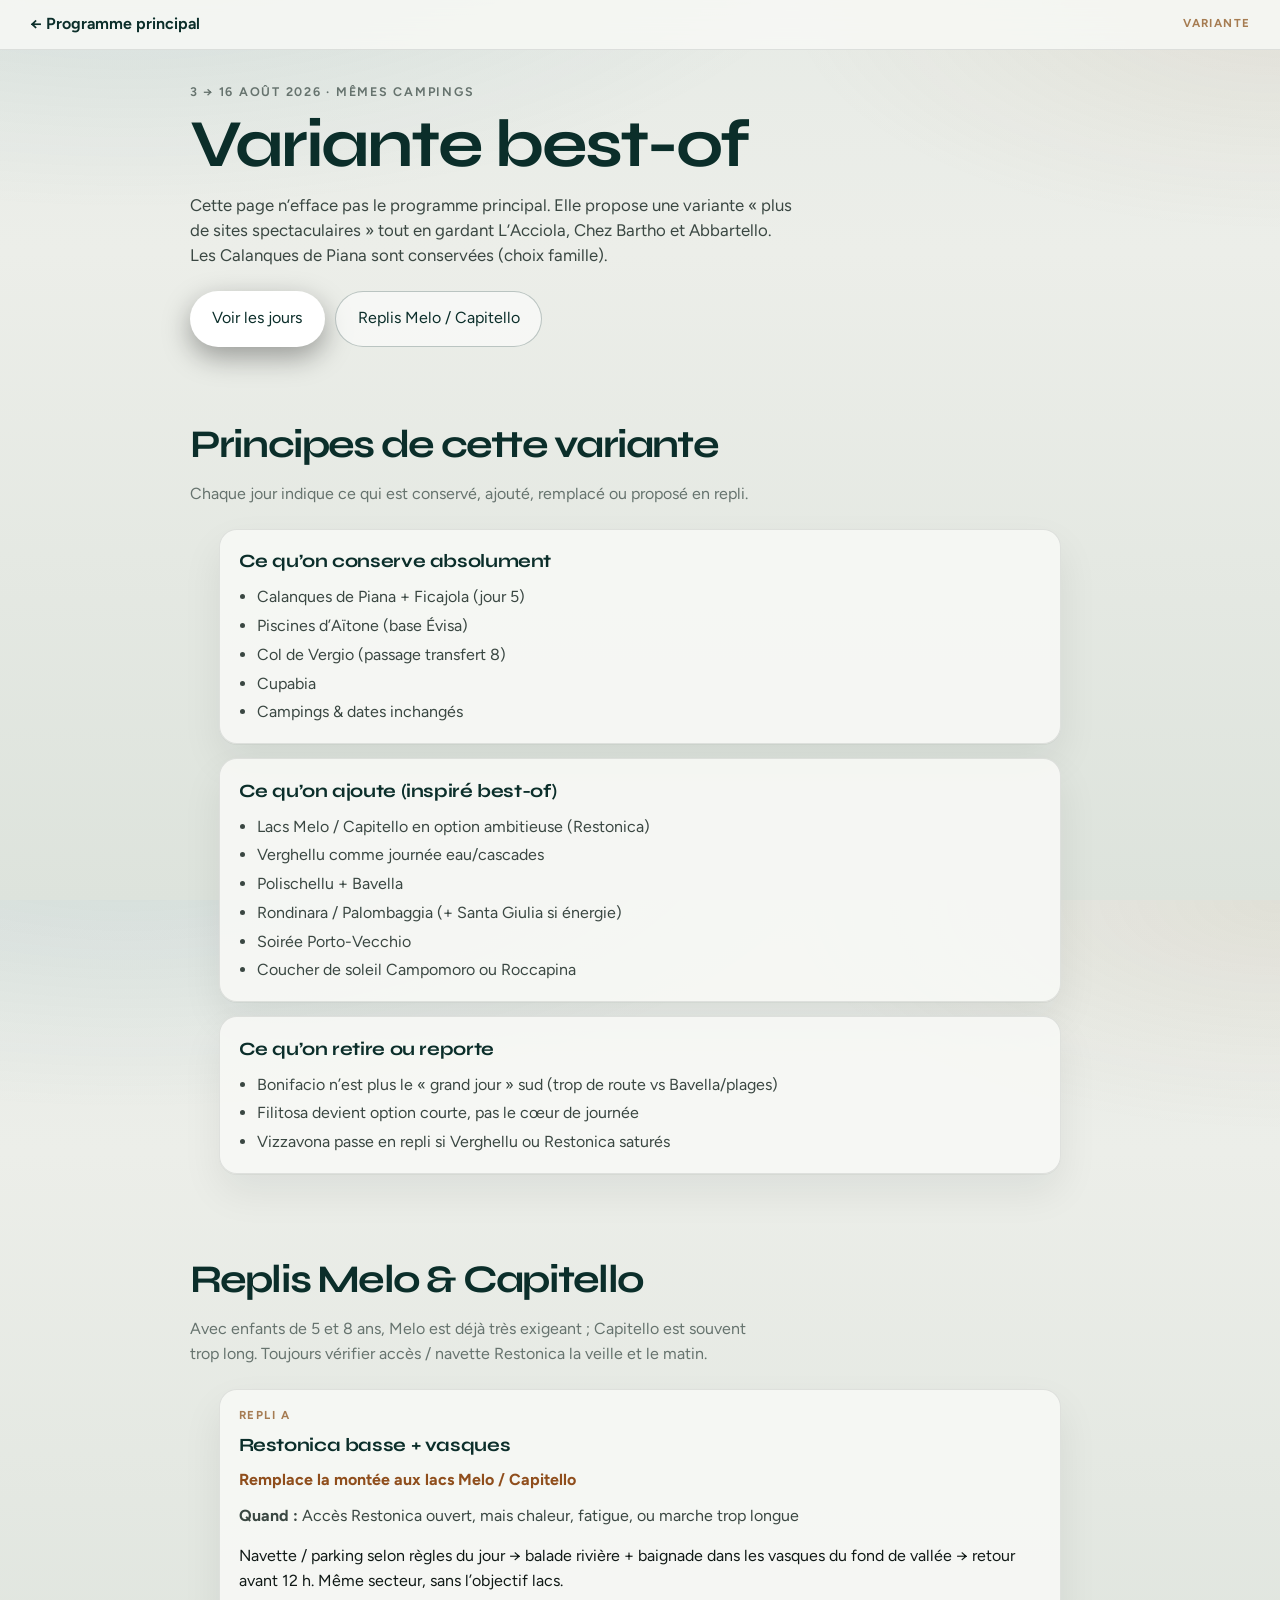
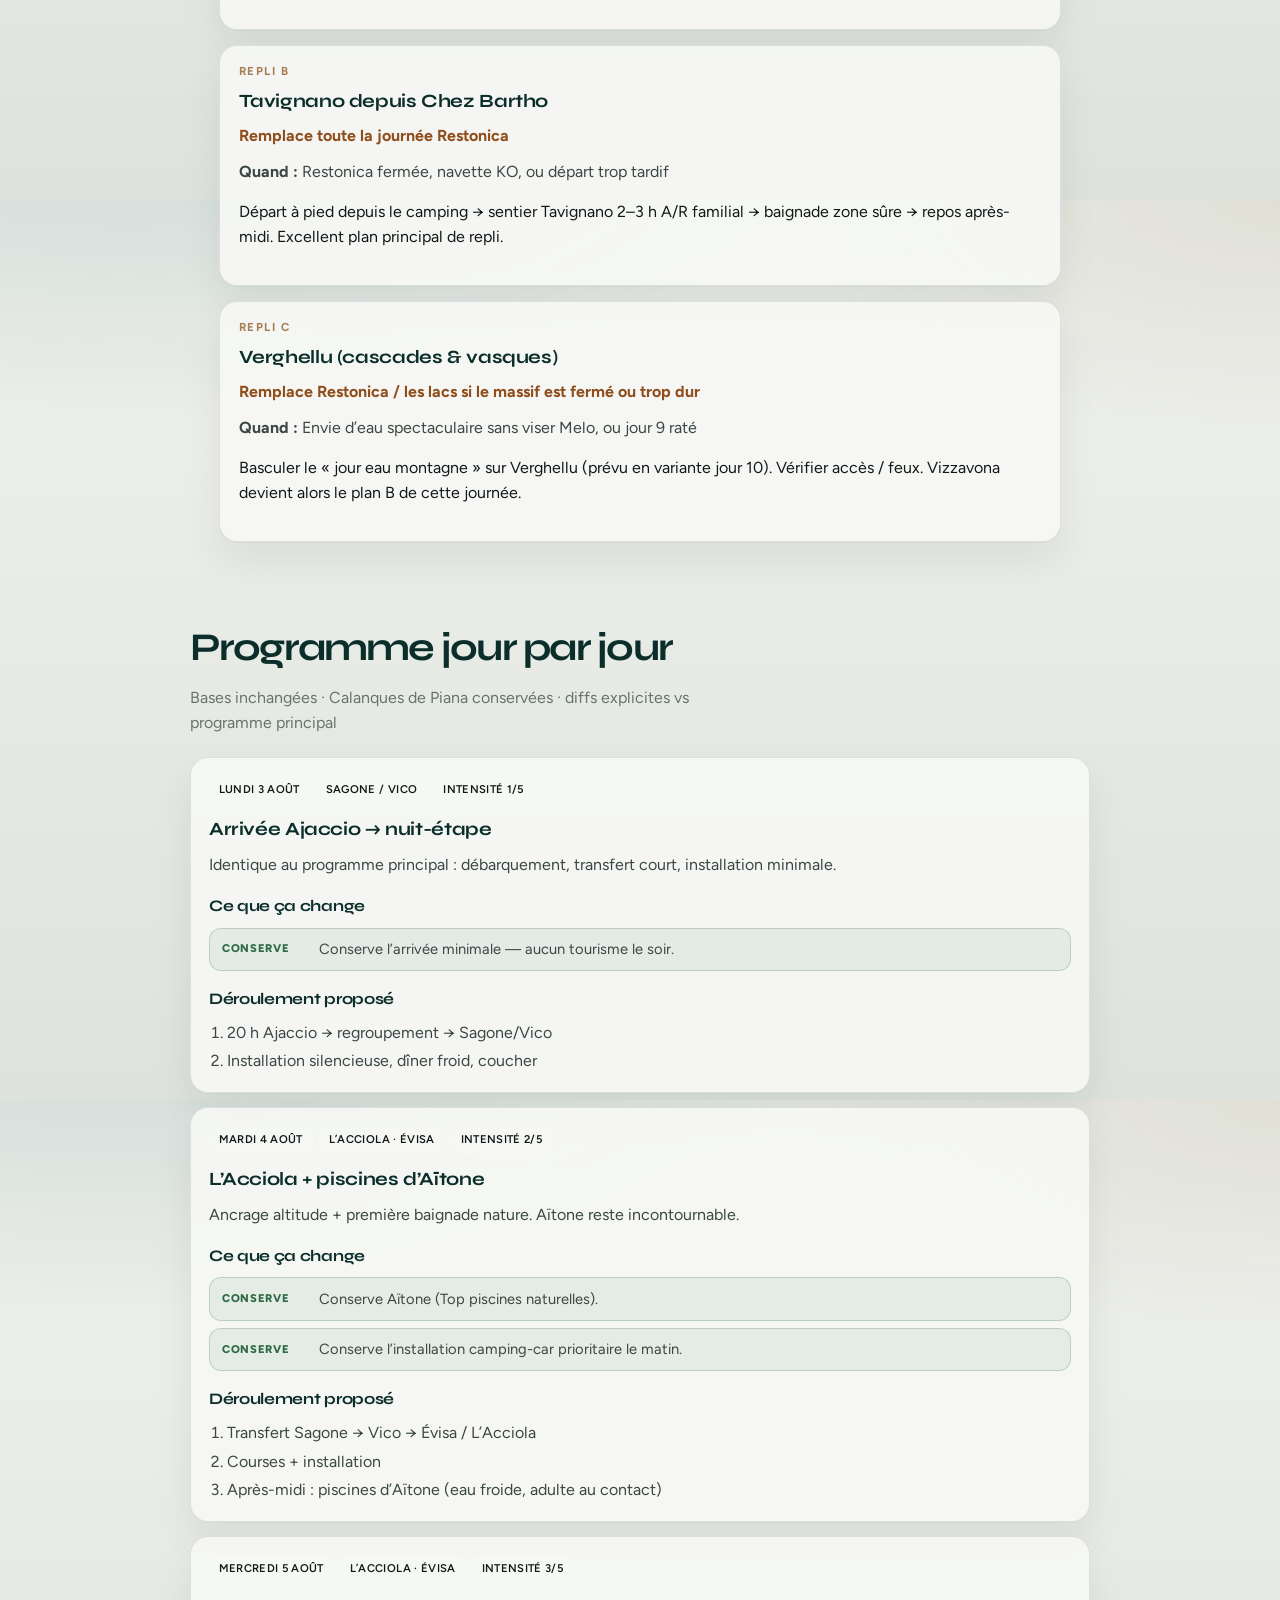
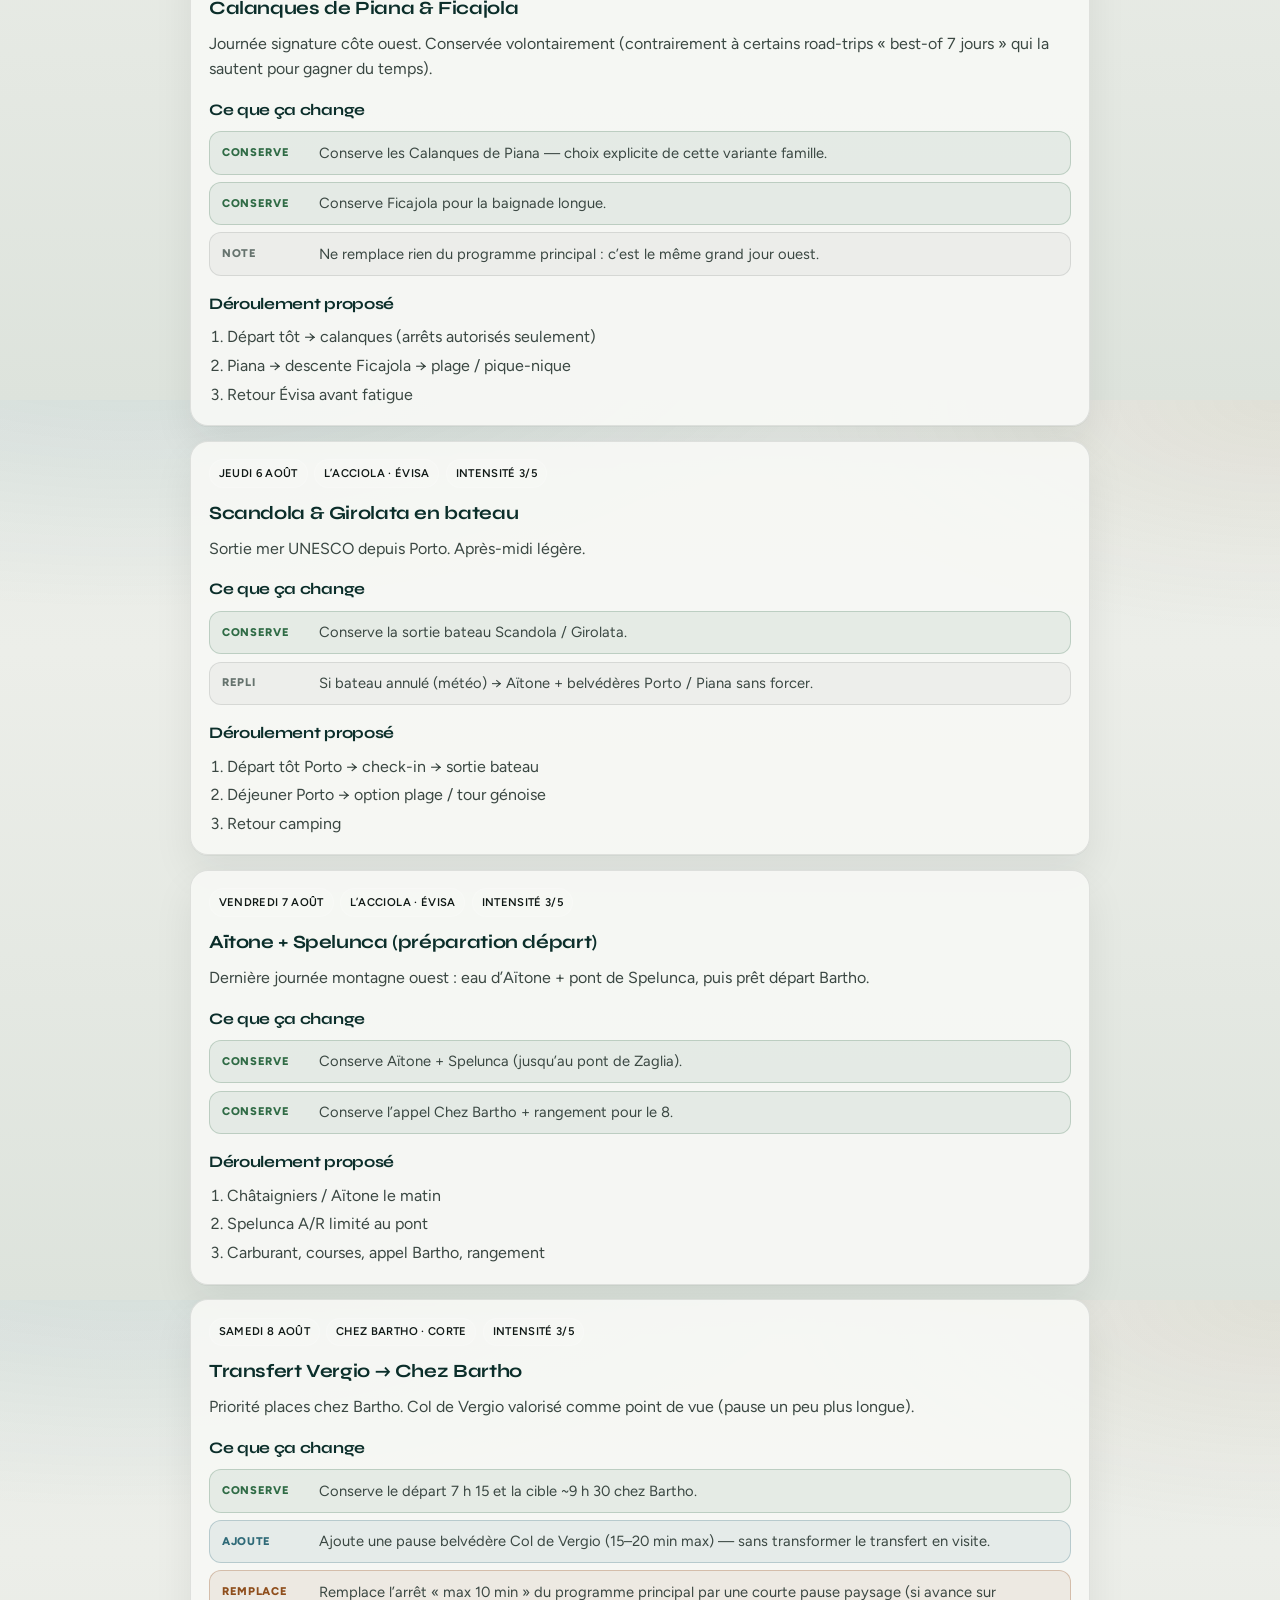
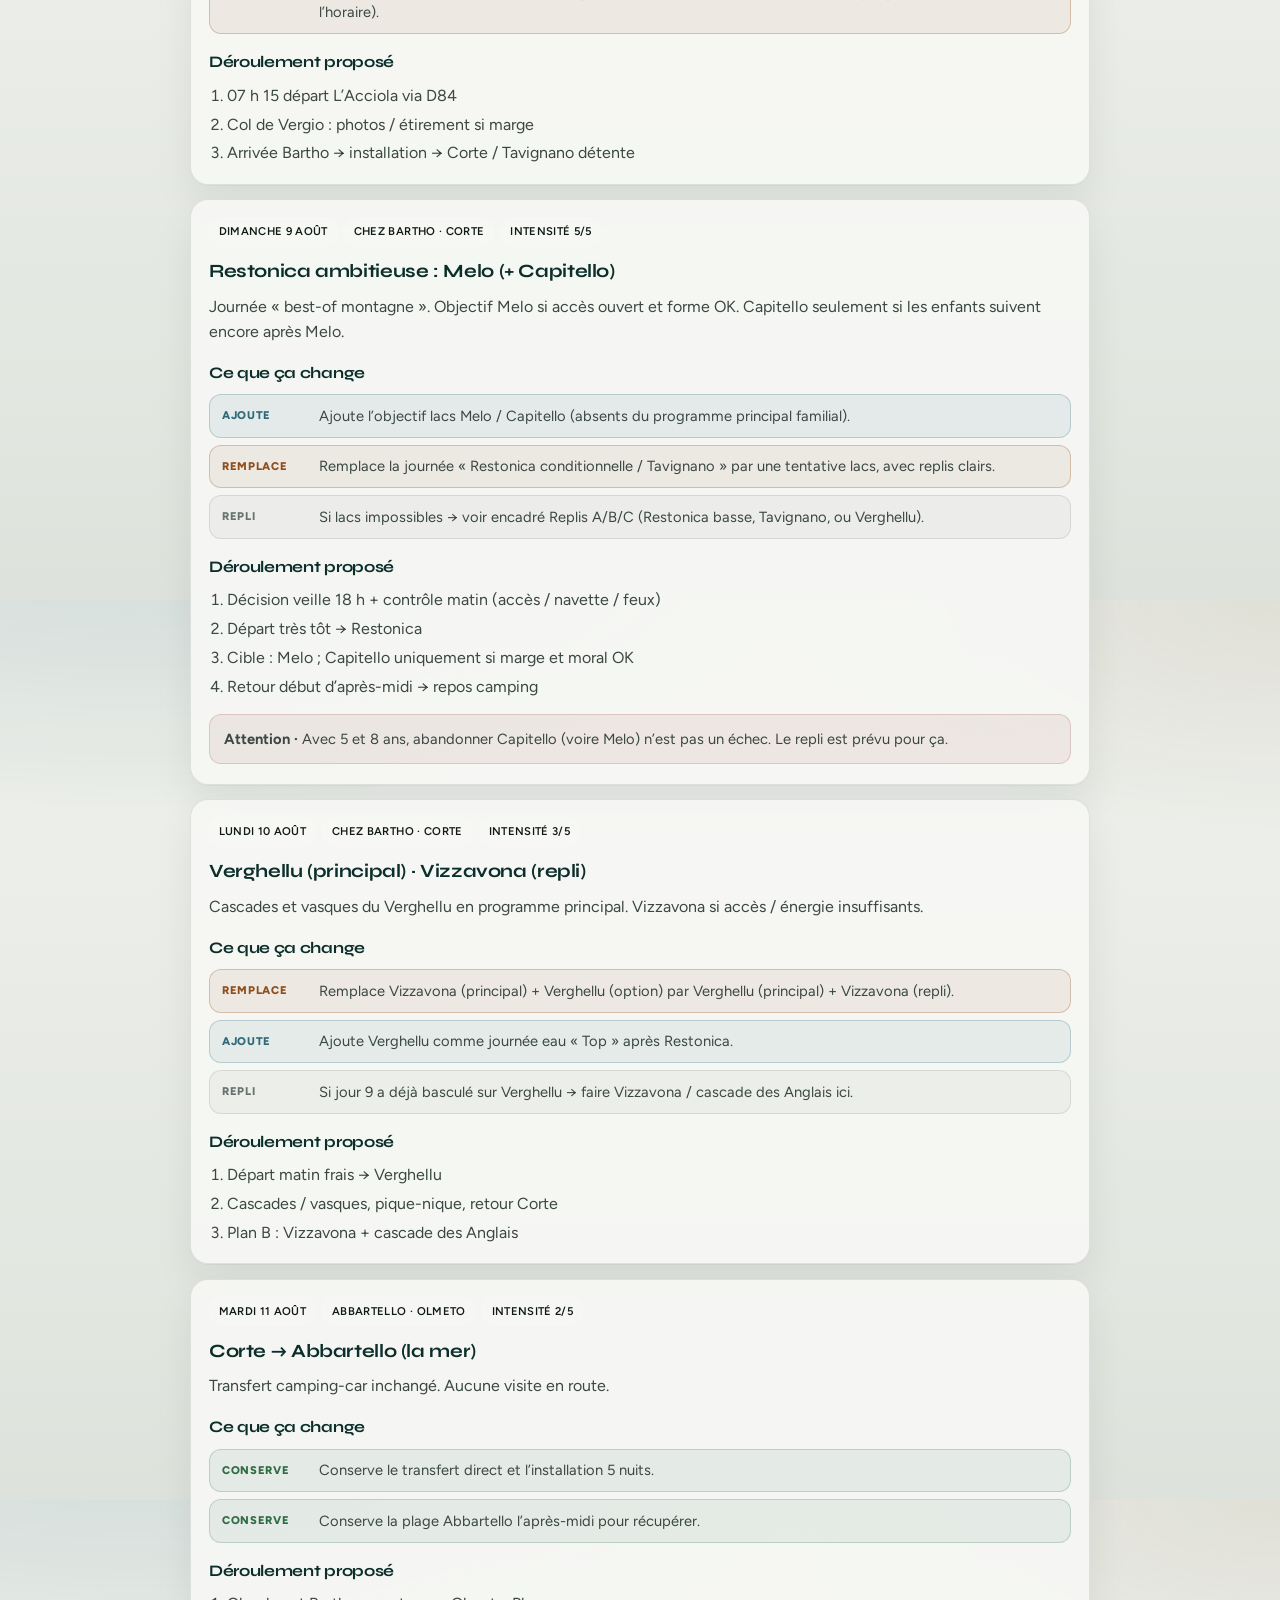
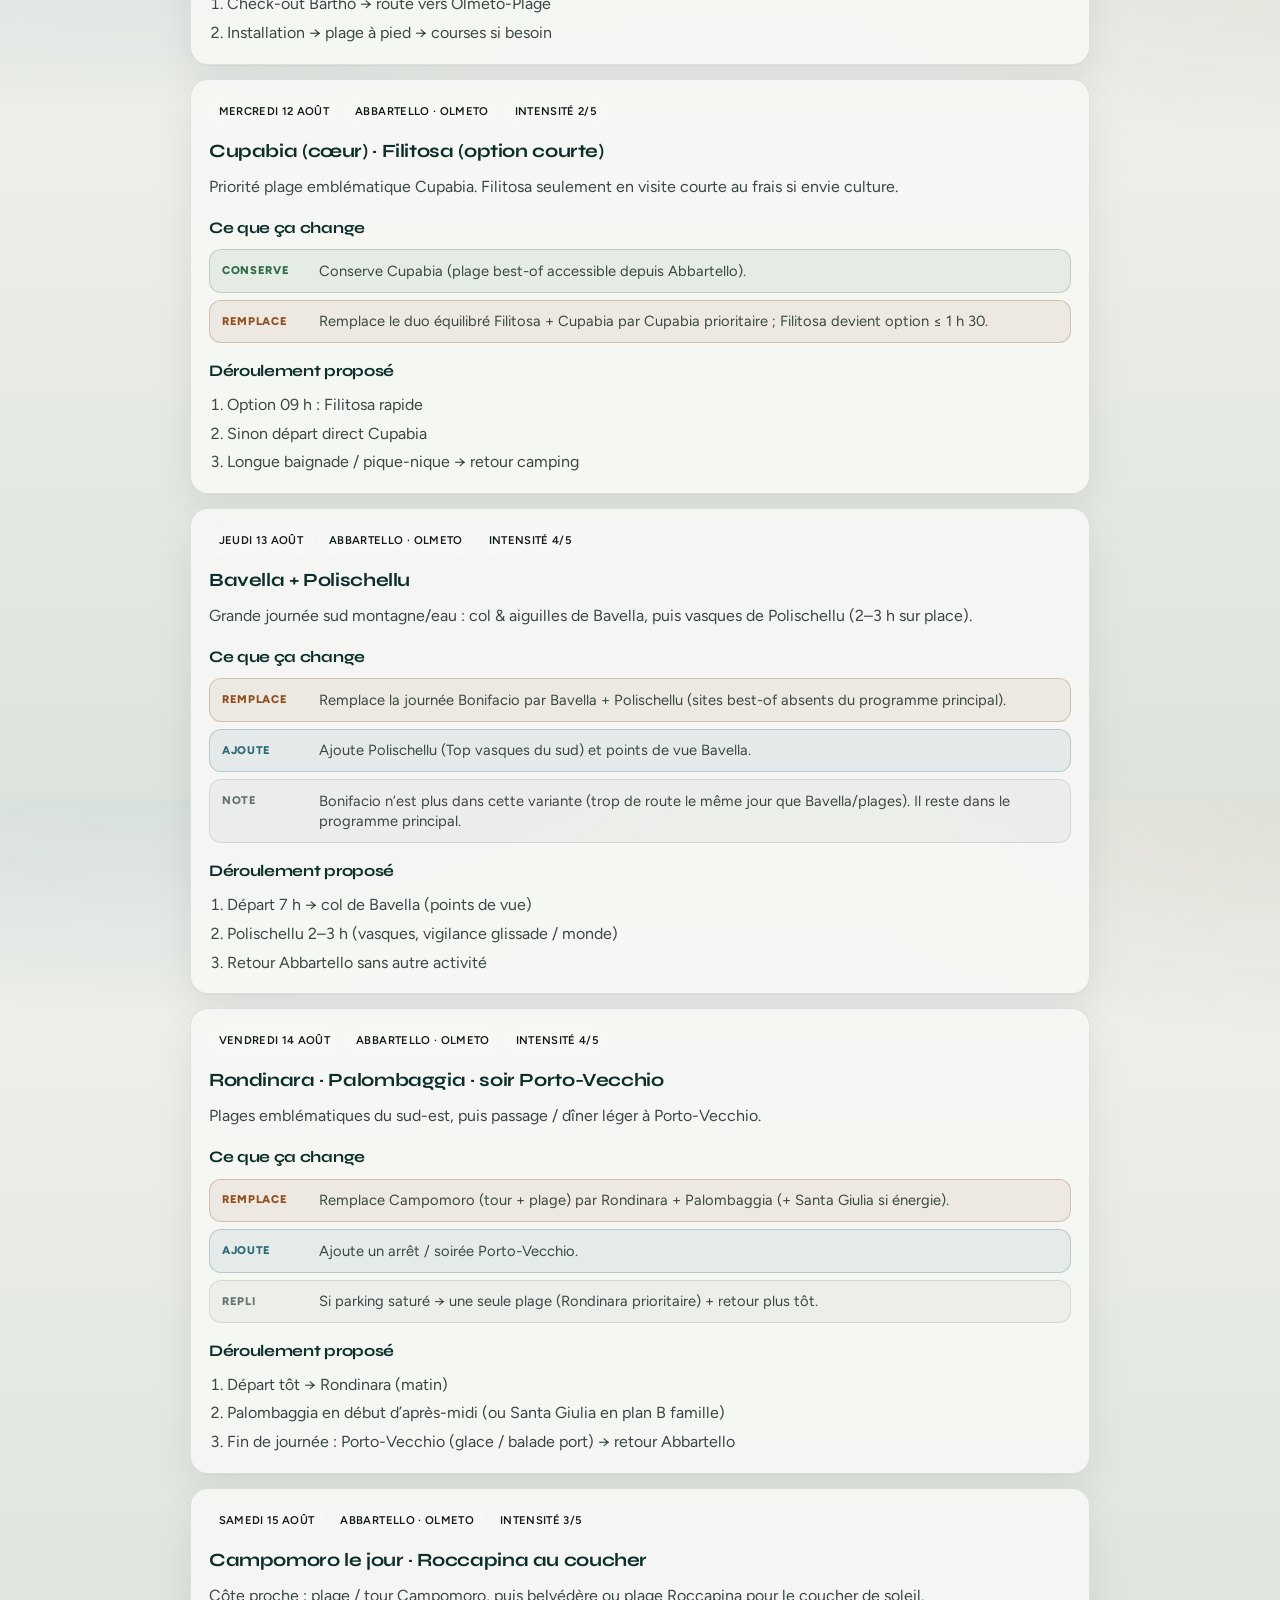
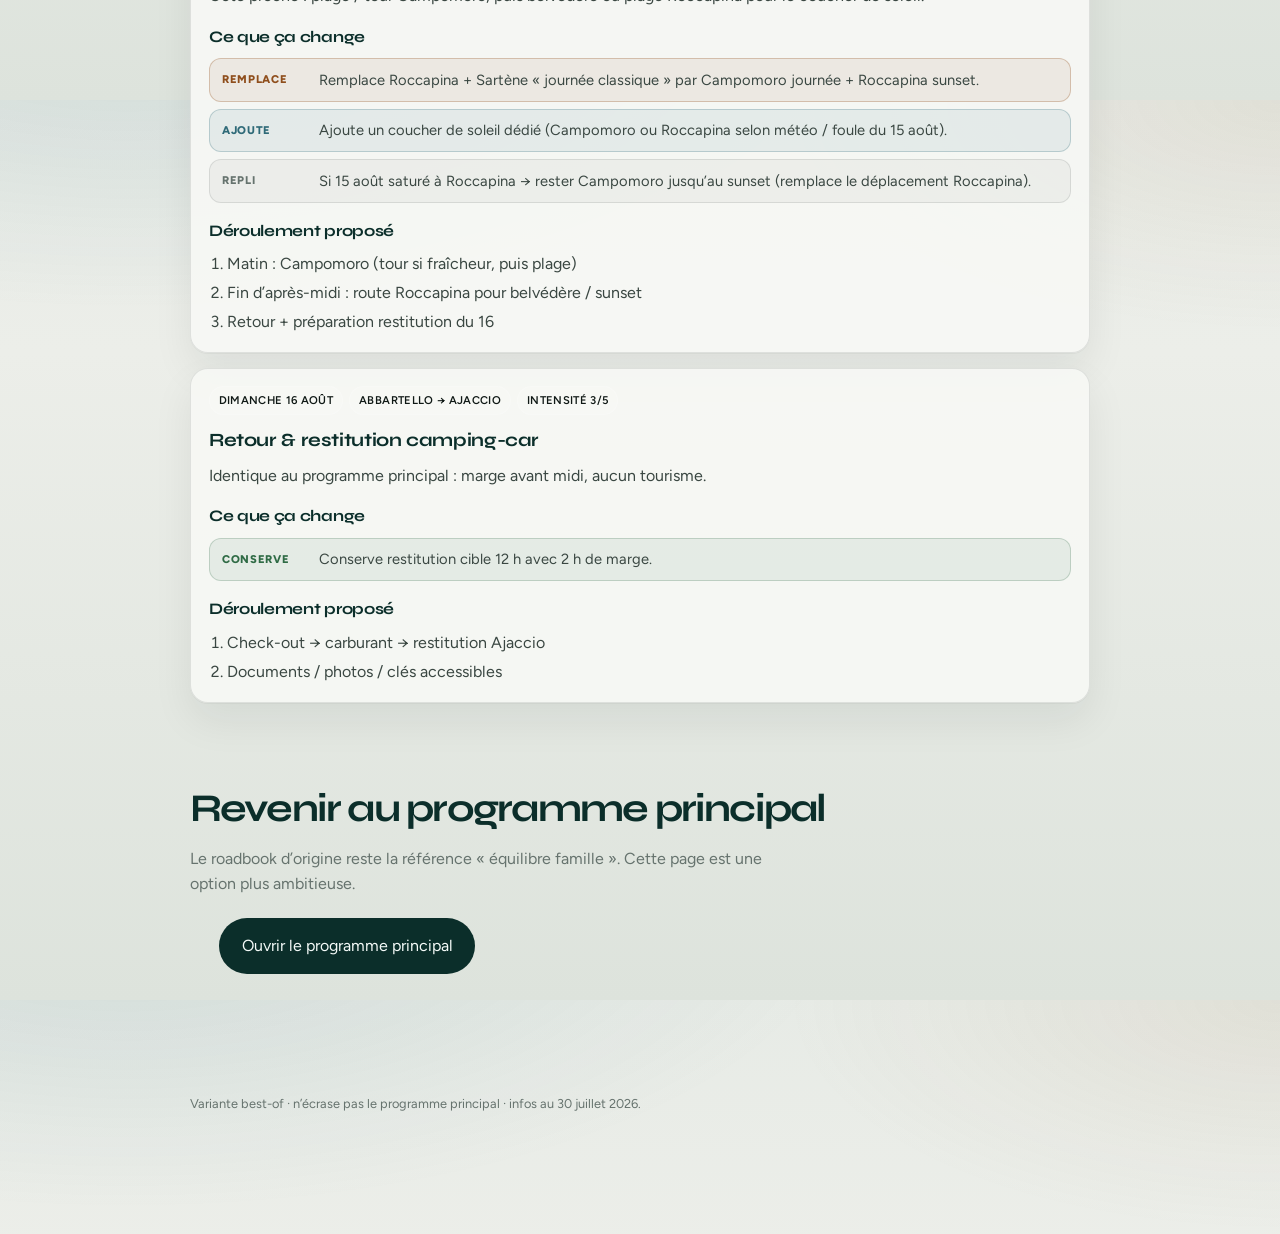
==== alt.html @ 02e7e6fe "feat: add best-of alternative programme page Co-authored-by: renaudstn <renaudstn@users.noreply.gith" ====
<!DOCTYPE html>
<html lang="fr">
<head>
  <meta charset="UTF-8" />
  <meta name="viewport" content="width=device-width, initial-scale=1, viewport-fit=cover" />
  <meta name="theme-color" content="#0b2e2a" />
  <meta name="description" content="Variante best-of Corse 2026 — mêmes campings, Calanques de Piana conservées, replis Melo/Capitello." />
  <meta name="apple-mobile-web-app-capable" content="yes" />
  <title>Corse 2026 · Variante best-of</title>
  <link rel="manifest" href="./manifest.webmanifest" />
  <link rel="icon" href="./icons/icon.svg" type="image/svg+xml" />
  <link rel="apple-touch-icon" href="./icons/apple-touch.png" />
  <link rel="preconnect" href="https://fonts.googleapis.com" />
  <link rel="preconnect" href="https://fonts.gstatic.com" crossorigin />
  <link href="https://fonts.googleapis.com/css2?family=Figtree:wght@300;400;500;600;700&family=Syne:wght@500;600;700;800&display=swap" rel="stylesheet" />
  <link rel="stylesheet" href="./assets/styles.css" />
</head>
<body class="alt-page">
  <a class="skip" href="#main">Aller au contenu</a>

  <header class="alt-top">
    <a class="alt-top__back" href="./index.html">← Programme principal</a>
    <p class="alt-top__badge">Variante</p>
  </header>

  <main id="main" class="alt-main">
    <section class="alt-hero">
      <p class="alt-hero__kicker">3 → 16 août 2026 · mêmes campings</p>
      <h1>Variante best-of</h1>
      <p class="alt-hero__lead" id="altLead"></p>
      <div class="alt-hero__actions">
        <a class="btn btn--primary" href="#jours">Voir les jours</a>
        <a class="btn btn--ghost" href="#replis-melo">Replis Melo / Capitello</a>
      </div>
    </section>

    <section class="panel alt-panel" id="principes">
      <div class="section-head">
        <h2>Principes de cette variante</h2>
        <p>Chaque jour indique ce qui est conservé, ajouté, remplacé ou proposé en repli.</p>
      </div>
      <div class="alt-principles" id="altPrinciples"></div>
    </section>

    <section class="panel alt-panel" id="replis-melo">
      <div class="section-head">
        <h2 id="meloTitle">Replis Melo & Capitello</h2>
        <p id="meloIntro"></p>
      </div>
      <div class="alt-fallbacks" id="meloFallbacks"></div>
    </section>

    <section class="panel alt-panel panel--flush" id="jours">
      <div class="section-head section-head--pad">
        <h2>Programme jour par jour</h2>
        <p>Bases inchangées · Calanques de Piana conservées · diffs explicites vs programme principal</p>
      </div>
      <div class="alt-days" id="altDays"></div>
    </section>

    <section class="panel alt-panel">
      <div class="section-head">
        <h2>Revenir au programme principal</h2>
        <p>Le roadbook d’origine reste la référence « équilibre famille ». Cette page est une option plus ambitieuse.</p>
      </div>
      <p style="padding: 0 var(--pad) 1.5rem">
        <a class="btn btn--solid" href="./index.html#programme">Ouvrir le programme principal</a>
      </p>
    </section>
  </main>

  <footer class="footer">
    <p>Variante best-of · n’écrase pas le programme principal · infos au 30 juillet 2026.</p>
  </footer>

  <script src="./data/alt-programme.js"></script>
  <script src="./assets/alt-app.js"></script>
</body>
</html>
---- assets/styles.css ----
:root {
  --bg: #eceee9;
  --bg-deep: #dde3dc;
  --ink: #101916;
  --ink-soft: #3a4742;
  --muted: #66736e;
  --line: rgba(16, 25, 22, 0.1);
  --card: #f7f8f5;
  --card-solid: #f7f8f5;
  --brand: #0b2e2a;
  --brand-2: #1f5c54;
  --sea: #2f6a78;
  --sand: #a67c52;
  --warn: #8f4e1c;
  --ok: #2f6b45;
  --danger: #8b2e2e;
  --shadow: 0 1px 0 rgba(16, 25, 22, 0.04), 0 18px 40px rgba(16, 25, 22, 0.07);
  --radius: 18px;
  --font-display: "Syne", "Avenir Next", sans-serif;
  --font-body: "Figtree", system-ui, sans-serif;
  --pad: clamp(1rem, 3.2vw, 1.85rem);
  --max: 960px;
  --top: 0px;
  --bottombar: calc(4.25rem + env(safe-area-inset-bottom, 0px));
  --ease: cubic-bezier(0.22, 1, 0.36, 1);
  --hero-veil: linear-gradient(
    180deg,
    rgba(4, 16, 14, 0.62) 0%,
    rgba(4, 16, 14, 0.48) 32%,
    rgba(4, 16, 14, 0.58) 58%,
    rgba(4, 16, 14, 0.82) 78%,
    rgba(4, 16, 14, 0.94) 100%
  );
  --hero-text-shadow:
    0 1px 2px rgba(0, 0, 0, 0.55),
    0 6px 28px rgba(0, 0, 0, 0.45);
}

*,
*::before,
*::after {
  box-sizing: border-box;
}

html {
  scroll-behavior: smooth;
  scroll-padding-top: max(0.75rem, env(safe-area-inset-top, 0px));
  height: -webkit-fill-available;
}

body {
  margin: 0;
  font-family: var(--font-body);
  color: var(--ink);
  background:
    radial-gradient(900px 420px at 100% -10%, rgba(47, 106, 120, 0.1), transparent 55%),
    radial-gradient(700px 360px at -10% 20%, rgba(31, 92, 84, 0.1), transparent 50%),
    linear-gradient(180deg, #e7ebe6 0%, var(--bg) 24%, #f4f5f2 100%);
  min-height: 100dvh;
  min-height: -webkit-fill-available;
  line-height: 1.55;
  padding-bottom: calc(var(--bottombar) + 1.5rem);
  -webkit-font-smoothing: antialiased;
}

img {
  max-width: 100%;
  display: block;
}

a {
  color: inherit;
  text-decoration: none;
}

button,
a.btn {
  font: inherit;
}

.skip {
  position: absolute;
  left: -999px;
  top: 0;
  background: var(--brand);
  color: white;
  padding: 0.75rem 1rem;
  z-index: 100;
}

.skip:focus {
  left: 0.75rem;
  top: 0.75rem;
}

/* Sticky burger (no outer shell) */
.menu-btn {
  position: fixed;
  left: max(0.85rem, env(safe-area-inset-left, 0px));
  bottom: calc(0.65rem + env(safe-area-inset-bottom, 0px));
  z-index: 40;
  width: 2.75rem;
  height: 2.75rem;
  border: 1px solid rgba(255, 255, 255, 0.4);
  border-radius: 0.95rem;
  background: rgba(6, 18, 16, 0.52);
  box-shadow: 0 10px 32px rgba(0, 0, 0, 0.28);
  backdrop-filter: blur(18px) saturate(1.2);
  -webkit-backdrop-filter: blur(18px) saturate(1.2);
  display: grid;
  place-content: center;
  gap: 4px;
  cursor: pointer;
  padding: 0;
  transition:
    background 0.35s var(--ease),
    border-color 0.35s var(--ease),
    box-shadow 0.35s var(--ease);
}

.menu-btn span {
  display: block;
  width: 1rem;
  height: 1.5px;
  background: #fff;
  border-radius: 2px;
  box-shadow: 0 1px 2px rgba(0, 0, 0, 0.35);
  transition: background 0.3s ease;
}

.menu-btn.is-solid {
  background: rgba(247, 248, 245, 0.88);
  border-color: rgba(16, 25, 22, 0.12);
  box-shadow: 0 10px 36px rgba(16, 25, 22, 0.12);
}

.menu-btn.is-solid span {
  background: var(--ink);
  box-shadow: none;
}

/* Keep unused brand mark styles for drawers if needed */
.brand__mark {
  width: 2.05rem;
  height: 2.05rem;
  border-radius: 0.7rem;
  background: linear-gradient(145deg, #1f5c54, #0b2e2a 60%, #a67c52 130%);
}

/* ---------- HERO WOW ---------- */
.hero {
  position: relative;
  min-height: 100svh;
  min-height: 100dvh;
  min-height: -webkit-fill-available;
  height: 100dvh;
  display: grid;
  align-content: end;
  overflow: clip;
  color: #f4faf8;
  isolation: isolate;
}

.hero__media {
  position: absolute;
  inset: 0;
  z-index: 0;
}

.hero__parallax {
  position: absolute;
  /* Extra bleed so parallax never shows gaps at edges */
  inset: -14% 0 -8%;
  will-change: transform;
  transform: translate3d(0, 0, 0) scale(1.08);
}

.hero__img {
  width: 100%;
  height: 100%;
  object-fit: cover;
  object-position: center 40%;
  filter: saturate(1.06) contrast(1.08) brightness(0.86);
}

.hero__veil {
  position: absolute;
  inset: 0;
  background: var(--hero-veil);
  pointer-events: none;
}

.hero__grain {
  position: absolute;
  inset: 0;
  opacity: 0.18;
  mix-blend-mode: soft-light;
  pointer-events: none;
  background-image: url("data:image/svg+xml,%3Csvg viewBox='0 0 200 200' xmlns='http://www.w3.org/2000/svg'%3E%3Cfilter id='n'%3E%3CfeTurbulence type='fractalNoise' baseFrequency='0.85' numOctaves='3' stitchTiles='stitch'/%3E%3C/filter%3E%3Crect width='100%25' height='100%25' filter='url(%23n)' opacity='0.55'/%3E%3C/svg%3E");
}

.hero__content {
  position: relative;
  z-index: 1;
  max-width: var(--max);
  width: 100%;
  margin: 0 auto;
  padding:
    max(2.5rem, calc(env(safe-area-inset-top, 0px) + 1.75rem))
    var(--pad)
    calc(5.75rem + env(safe-area-inset-bottom, 0px));
}

.hero__kicker {
  margin: 0 0 1rem;
  font-size: 0.8rem;
  letter-spacing: 0.18em;
  text-transform: uppercase;
  color: #fff;
  font-weight: 600;
  text-shadow: var(--hero-text-shadow);
}

.hero__title {
  margin: 0;
  font-family: var(--font-display);
  font-weight: 800;
  letter-spacing: -0.055em;
  line-height: 0.88;
  display: grid;
  gap: 0.05em;
  cursor: pointer;
  color: #fff;
  text-shadow: var(--hero-text-shadow);
}

.hero__title-line,
.hero__title-year {
  display: block;
  font-size: clamp(4rem, 18vw, 8.5rem);
}

.hero__title-year {
  color: #fff;
  font-weight: 700;
}

.hero__lead {
  margin: 1.25rem 0 0;
  max-width: 26rem;
  font-size: clamp(1.05rem, 2.6vw, 1.22rem);
  color: #fff;
  font-weight: 500;
  line-height: 1.45;
  text-shadow: var(--hero-text-shadow);
}

.hero__cta {
  display: flex;
  flex-wrap: wrap;
  gap: 0.7rem;
  margin-top: 1.75rem;
}

.hero__scroll {
  position: absolute;
  left: 50%;
  bottom: calc(4.85rem + env(safe-area-inset-bottom, 0px));
  transform: translateX(-50%);
  z-index: 2;
  display: inline-flex;
  flex-direction: column;
  align-items: center;
  gap: 0.45rem;
  color: #fff;
  font-size: 0.72rem;
  letter-spacing: 0.14em;
  text-transform: uppercase;
  font-weight: 700;
  text-shadow: 0 1px 8px rgba(0, 0, 0, 0.45);
}

.hero__scroll::after {
  content: "";
  width: 1px;
  height: 2rem;
  background: linear-gradient(180deg, rgba(244, 250, 248, 0.8), transparent);
  animation: scrollPulse 1.8s var(--ease) infinite;
}

@keyframes scrollPulse {
  0%, 100% { transform: scaleY(0.7); opacity: 0.4; }
  50% { transform: scaleY(1); opacity: 1; }
}

/* Hero entrance */
[data-hero-reveal] {
  opacity: 0;
  transform: translateY(28px);
  filter: blur(8px);
  transition:
    opacity 0.9s var(--ease),
    transform 0.9s var(--ease),
    filter 0.9s var(--ease);
}

.hero.is-ready [data-hero-reveal] {
  opacity: 1;
  transform: translateY(0);
  filter: blur(0);
}

.hero.is-ready .hero__kicker { transition-delay: 0.08s; }
.hero.is-ready .hero__title-line { transition-delay: 0.18s; }
.hero.is-ready .hero__title-year { transition-delay: 0.3s; }
.hero.is-ready .hero__lead { transition-delay: 0.42s; }
.hero.is-ready .hero__cta { transition-delay: 0.54s; }

.hero.is-ready .hero__parallax {
  animation: heroBreath 14s ease-in-out infinite alternate;
}

@keyframes heroBreath {
  from { transform: translate3d(0, 0, 0) scale(1.08); }
  to { transform: translate3d(0, -2.5%, 0) scale(1.12); }
}

/* Scroll-driven title fade */
.hero.is-leaving .hero__content {
  opacity: calc(1 - var(--hero-progress, 0));
  transform: translate3d(0, calc(var(--hero-progress, 0) * -40px), 0) scale(calc(1 - var(--hero-progress, 0) * 0.06));
  filter: blur(calc(var(--hero-progress, 0) * 4px));
  transition: none;
}

.today-strip {
  max-width: var(--max);
  margin: -1.25rem auto 0;
  padding: 0 var(--pad);
  position: relative;
  z-index: 3;
}

.today-strip[hidden] {
  display: none !important;
}

.today-strip__inner {
  display: flex;
  align-items: center;
  justify-content: space-between;
  gap: 1rem;
  padding: 1rem 1.15rem;
  border-radius: 1.1rem;
  background: var(--card);
  border: 1px solid var(--line);
  box-shadow: var(--shadow);
}

.today-title {
  margin: 0.2rem 0 0;
  font-family: var(--font-display);
  font-size: 1.15rem;
  font-weight: 700;
  letter-spacing: -0.03em;
  color: var(--brand);
}

/* Reveal on scroll */
[data-reveal] {
  opacity: 0;
  transform: translateY(22px);
  transition: opacity 0.7s var(--ease), transform 0.7s var(--ease);
}

[data-reveal].is-in {
  opacity: 1;
  transform: none;
}

/* Buttons */
.btn {
  display: inline-flex;
  align-items: center;
  justify-content: center;
  gap: 0.4rem;
  border-radius: 999px;
  padding: 0.9rem 1.35rem;
  border: 1px solid transparent;
  font-weight: 650;
  cursor: pointer;
  transition: transform 0.2s var(--ease), background 0.2s ease, color 0.2s ease;
}

.btn:hover {
  transform: translateY(-1px);
}

.btn:active {
  transform: translateY(0);
}

.btn--primary {
  background: #fff;
  color: var(--brand);
  border-color: rgba(255, 255, 255, 0.95);
  box-shadow:
    0 1px 0 rgba(255, 255, 255, 0.55) inset,
    0 10px 28px rgba(0, 0, 0, 0.35);
}

.hero .btn--primary {
  font-weight: 750;
  letter-spacing: 0.01em;
}

.btn--ghost {
  background: transparent;
  color: #f4faf8;
  border-color: rgba(244, 250, 248, 0.35);
}

.panel .btn--ghost,
.btn--solid {
  color: #f4faf8;
  border-color: transparent;
  background: var(--brand);
}

.btn--small {
  padding: 0.55rem 0.95rem;
  font-size: 0.85rem;
}

/* Drawer */

/* Drawer */
.drawer {
  position: fixed;
  inset: 0 auto 0 0;
  width: min(20rem, 86vw);
  background: #f4faf8;
  border-right: 1px solid var(--line);
  z-index: 50;
  padding: max(1.25rem, env(safe-area-inset-top, 0px) + 0.75rem) 1.25rem calc(var(--bottombar) + 1rem);

  transform: translateX(-105%);
  transition: transform 0.35s var(--ease);
  box-shadow: var(--shadow);
}

.drawer.is-open {
  transform: translateX(0);
}

.drawer__nav {
  display: grid;
  gap: 0.35rem;
}

.drawer__nav a {
  padding: 0.85rem 1rem;
  border-radius: 0.95rem;
  font-weight: 500;
  color: var(--ink-soft);
}

.drawer__nav a:hover,
.drawer__nav a.is-active {
  background: rgba(14, 58, 54, 0.08);
  color: var(--brand);
}

.drawer__note {
  margin-top: 1.5rem;
  font-size: 0.8rem;
  color: var(--muted);
  padding: 0 0.5rem;
}

.scrim {
  position: fixed;
  inset: 0;
  background: rgba(10, 28, 26, 0.35);
  z-index: 45;
  border: 0;
  backdrop-filter: blur(2px);
}

@keyframes rise {
  from { opacity: 0; transform: translateY(18px); }
  to { opacity: 1; transform: translateY(0); }
}

.eyebrow {
  margin: 0;
  font-size: 0.7rem;
  letter-spacing: 0.12em;
  text-transform: uppercase;
  color: var(--muted);
  font-weight: 600;
}

/* Panels */
.panel {
  max-width: var(--max);
  margin: 0 auto;
  padding: 2.75rem var(--pad) 0.5rem;
}

.panel--flush {
  padding-left: 0;
  padding-right: 0;
}

.section-head {
  margin-bottom: 1.35rem;
}

.section-head--pad {
  padding: 0 var(--pad);
}

.section-head h2 {
  margin: 0;
  font-family: var(--font-display);
  font-size: clamp(1.85rem, 4.4vw, 2.45rem);
  letter-spacing: -0.045em;
  font-weight: 700;
  color: var(--brand);
}

.section-head p {
  margin: 0.45rem 0 0;
  color: var(--muted);
  max-width: 36rem;
}

.stat-row {
  display: grid;
  grid-template-columns: repeat(2, 1fr);
  gap: 0.75rem;
}

@media (min-width: 720px) {
  .stat-row {
    grid-template-columns: repeat(4, 1fr);
  }
}

.stat {
  padding: 1rem 1.05rem;
  border-radius: 14px;
  background: var(--card);
  border: 1px solid var(--line);
}

.stat strong {
  display: block;
  font-family: var(--font-display);
  font-size: 1.45rem;
  letter-spacing: -0.03em;
  color: var(--brand);
}

.stat span {
  display: block;
  margin-top: 0.15rem;
  font-size: 0.82rem;
  color: var(--muted);
}

.route-strip {
  margin-top: 1.25rem;
  display: grid;
  gap: 0.65rem;
}

.route-item {
  display: grid;
  grid-template-columns: auto 1fr auto;
  gap: 0.85rem;
  align-items: center;
  padding: 0.95rem 1.05rem;
  border-radius: 1.15rem;
  background: var(--card-solid);
  border: 1px solid var(--line);
  border-left: 4px solid var(--accent, var(--brand-2));
}

.route-item__dot {
  width: 0.65rem;
  height: 0.65rem;
  border-radius: 50%;
  background: var(--accent, var(--brand-2));
}

.route-item h3 {
  margin: 0;
  font-size: 1rem;
  font-weight: 600;
}

.route-item p {
  margin: 0.15rem 0 0;
  font-size: 0.8rem;
  color: var(--muted);
}

.badge {
  font-size: 0.72rem;
  font-weight: 700;
  letter-spacing: 0.02em;
  padding: 0.3rem 0.55rem;
  border-radius: 999px;
  background: rgba(14, 58, 54, 0.08);
  color: var(--brand);
  white-space: nowrap;
}

.badge--ok {
  background: rgba(47, 107, 69, 0.12);
  color: var(--ok);
}

.badge--warn {
  background: rgba(154, 79, 28, 0.12);
  color: var(--warn);
}

.badge--confirm {
  background: rgba(29, 95, 122, 0.12);
  color: var(--sea);
}

.rules {
  margin-top: 1.25rem;
  display: grid;
  gap: 0.75rem;
}

@media (min-width: 800px) {
  .rules {
    grid-template-columns: 1fr 1fr;
  }
}

.rule {
  padding: 1.1rem 1.15rem;
  border-radius: 1.15rem;
  background: linear-gradient(160deg, rgba(255, 255, 255, 0.8), rgba(255, 255, 255, 0.45));
  border: 1px solid var(--line);
}

.rule h3 {
  margin: 0;
  font-size: 0.95rem;
  color: var(--brand);
}

.rule p {
  margin: 0.4rem 0 0;
  font-size: 0.9rem;
  color: var(--ink-soft);
}

/* Day rail */
.day-rail {
  display: flex;
  gap: 0.5rem;
  overflow-x: auto;
  padding: 0.25rem var(--pad) 0.85rem;
  scroll-snap-type: x mandatory;
  -webkit-overflow-scrolling: touch;
  scrollbar-width: none;
}

.day-rail::-webkit-scrollbar {
  display: none;
}

.day-pill {
  flex: 0 0 auto;
  scroll-snap-align: start;
  border: 1px solid var(--line);
  background: rgba(255, 255, 255, 0.7);
  border-radius: 1.1rem;
  padding: 0.7rem 0.9rem;
  min-width: 4.6rem;
  text-align: left;
  cursor: pointer;
  transition: background 0.2s ease, border-color 0.2s ease, transform 0.2s var(--ease);
}

.day-pill:hover {
  transform: translateY(-1px);
}

.day-pill.is-active {
  background: var(--brand);
  border-color: var(--brand);
  color: #f4faf8;
}

.day-pill.is-today:not(.is-active) {
  border-color: var(--brand-2);
  box-shadow: inset 0 0 0 1px rgba(31, 111, 106, 0.25);
}

.day-pill__dow {
  display: block;
  font-size: 0.68rem;
  text-transform: uppercase;
  letter-spacing: 0.06em;
  opacity: 0.7;
}

.day-pill__num {
  display: block;
  font-family: var(--font-display);
  font-size: 1.25rem;
  font-weight: 650;
  line-height: 1.1;
  margin-top: 0.1rem;
}

.day-stage {
  padding: 0 var(--pad) 0.5rem;
  touch-action: pan-y;
}

.day-stage.is-swipe-left .day-card {
  animation: swipeInFromRight 0.28s var(--ease) both;
}

.day-stage.is-swipe-right .day-card {
  animation: swipeInFromLeft 0.28s var(--ease) both;
}

@keyframes swipeInFromRight {
  from { opacity: 0; transform: translateX(18px); }
  to { opacity: 1; transform: translateX(0); }
}

@keyframes swipeInFromLeft {
  from { opacity: 0; transform: translateX(-18px); }
  to { opacity: 1; transform: translateX(0); }
}

.day-card {
  border-radius: var(--radius);
  background: var(--card);
  border: 1px solid var(--line);
  box-shadow: var(--shadow);
  overflow: visible;
  animation: rise 0.45s var(--ease) both;
}

.day-card__hero {
  padding: 1.35rem 1.25rem 1.15rem;
  background: linear-gradient(160deg, #0b2e2a 0%, #1a4f48 55%, #245a66 100%);
  color: #f4faf8;
  position: relative;
  overflow: hidden;
  border-radius: var(--radius) var(--radius) 0 0;
}

.day-card__hero::before {
  content: "";
  position: absolute;
  inset: auto -10% -40% 40%;
  height: 140%;
  background: radial-gradient(circle, rgba(201, 166, 107, 0.28), transparent 60%);
  pointer-events: none;
}

.day-card__meta {
  position: relative;
  display: flex;
  flex-wrap: wrap;
  gap: 0.4rem;
  margin-bottom: 0.7rem;
}

.tag {
  font-size: 0.7rem;
  font-weight: 600;
  letter-spacing: 0.03em;
  text-transform: uppercase;
  padding: 0.28rem 0.55rem;
  border-radius: 999px;
  background: rgba(255, 255, 255, 0.14);
  border: 1px solid rgba(255, 255, 255, 0.16);
}

.day-card__hero h3 {
  position: relative;
  margin: 0;
  font-family: var(--font-display);
  font-size: clamp(1.45rem, 4vw, 1.9rem);
  letter-spacing: -0.03em;
  line-height: 1.15;
  max-width: 18ch;
}

.day-card__hero .lead {
  position: relative;
  margin: 0.65rem 0 0;
  color: rgba(244, 250, 248, 0.86);
  font-weight: 300;
  max-width: 42rem;
}

.intensity {
  position: relative;
  margin-top: 0.9rem;
  display: flex;
  align-items: center;
  gap: 0.45rem;
  font-size: 0.78rem;
  opacity: 0.85;
}

.intensity__bars {
  display: flex;
  gap: 3px;
}

.intensity__bars i {
  width: 0.35rem;
  height: 0.85rem;
  border-radius: 2px;
  background: rgba(255, 255, 255, 0.25);
}

.intensity__bars i.on {
  background: #f4faf8;
}

.metrics {
  display: grid;
  grid-template-columns: repeat(2, 1fr);
  gap: 0.55rem;
  padding: 1rem 1.15rem;
  border-bottom: 1px solid var(--line);
}

@media (min-width: 640px) {
  .metrics {
    grid-template-columns: repeat(4, 1fr);
  }
}

.metric {
  padding: 0.65rem 0.7rem;
  border-radius: 0.9rem;
  background: rgba(14, 58, 54, 0.04);
}

.metric span {
  display: block;
  font-size: 0.7rem;
  color: var(--muted);
  text-transform: uppercase;
  letter-spacing: 0.05em;
}

.metric strong {
  display: block;
  margin-top: 0.15rem;
  font-size: 0.95rem;
  color: var(--brand);
}

.timeline {
  list-style: none;
  margin: 0;
  padding: 1.15rem 1.25rem 0.35rem;
}

.timeline li {
  display: grid;
  grid-template-columns: 3.6rem 1fr;
  gap: 0.85rem;
  padding: 0 0 1.1rem;
  position: relative;
}

.timeline li::before {
  content: "";
  position: absolute;
  left: 3.95rem;
  top: 0.45rem;
  bottom: 0;
  width: 1px;
  background: var(--line);
}

.timeline li:last-child::before {
  display: none;
}

.timeline__time {
  font-variant-numeric: tabular-nums;
  font-weight: 600;
  font-size: 0.85rem;
  color: var(--brand-2);
  padding-top: 0.1rem;
}

.timeline__body {
  padding-left: 0.85rem;
  position: relative;
}

.timeline__body::before {
  content: "";
  position: absolute;
  left: -0.2rem;
  top: 0.4rem;
  width: 0.55rem;
  height: 0.55rem;
  border-radius: 50%;
  background: var(--brand);
  box-shadow: 0 0 0 3px rgba(14, 58, 54, 0.12);
}

.timeline__body h4 {
  margin: 0;
  font-size: 0.98rem;
  font-weight: 600;
}

.timeline__body p {
  margin: 0.2rem 0 0;
  font-size: 0.88rem;
  color: var(--ink-soft);
}

.notes {
  display: grid;
  gap: 0.7rem;
  padding: 0.35rem 1.15rem 1.25rem;
}

@media (min-width: 800px) {
  .notes {
    grid-template-columns: 1fr 1fr;
  }
}

.note {
  padding: 0.95rem 1rem;
  border-radius: 1rem;
  background: rgba(14, 58, 54, 0.04);
  border: 1px solid var(--line);
}

.note--vigilance {
  background: rgba(154, 79, 28, 0.08);
  border-color: rgba(154, 79, 28, 0.18);
}

.note--planb {
  background: rgba(29, 95, 122, 0.08);
  border-color: rgba(29, 95, 122, 0.16);
}

.note h4 {
  margin: 0;
  font-size: 0.78rem;
  letter-spacing: 0.08em;
  text-transform: uppercase;
  color: var(--muted);
}

.note p {
  margin: 0.35rem 0 0;
  font-size: 0.9rem;
  color: var(--ink-soft);
}

.day-actions {
  display: flex;
  flex-wrap: wrap;
  gap: 0.55rem;
  padding: 0 1.15rem 1.25rem;
}

.day-actions .btn {
  color: var(--brand);
  border-color: var(--line);
  background: rgba(255, 255, 255, 0.7);
}

.enrich {
  margin: 0 1.15rem 1.15rem;
  padding: 0.95rem 1rem;
  border-radius: 1rem;
  background: linear-gradient(120deg, rgba(201, 166, 107, 0.16), rgba(31, 111, 106, 0.08));
  border: 1px solid rgba(201, 166, 107, 0.28);
  font-size: 0.92rem;
  color: var(--ink-soft);
}

.enrich strong {
  color: var(--brand);
  font-weight: 600;
}

/* Bases */
.base-grid,
.contact-grid,
.log-grid {
  display: grid;
  gap: 0.85rem;
}

@media (min-width: 720px) {
  .base-grid,
  .contact-grid,
  .log-grid {
    grid-template-columns: 1fr 1fr;
  }
}

.base-card,
.contact-card,
.log-card {
  padding: 1.15rem 1.2rem;
  border-radius: 1.25rem;
  background: var(--card);
  border: 1px solid var(--line);
  backdrop-filter: blur(8px);
}

.base-card {
  border-top: 4px solid var(--accent, var(--brand-2));
}

.base-card h3,
.contact-card h3,
.log-card h3 {
  margin: 0;
  font-family: var(--font-display);
  font-size: 1.25rem;
  letter-spacing: -0.02em;
  color: var(--brand);
}

.base-card .place {
  margin: 0.2rem 0 0;
  color: var(--muted);
  font-size: 0.9rem;
}

.base-card .meta {
  margin: 0.85rem 0 0;
  display: flex;
  flex-wrap: wrap;
  gap: 0.4rem;
}

.base-card .note {
  margin-top: 0.85rem;
  padding: 0;
  border: 0;
  background: transparent;
  font-size: 0.9rem;
  color: var(--ink-soft);
}

.base-actions {
  display: flex;
  flex-wrap: wrap;
  gap: 0.45rem;
  margin-top: 1rem;
}

.base-actions a,
.contact-card a.btn {
  display: inline-flex;
  align-items: center;
  padding: 0.55rem 0.85rem;
  border-radius: 999px;
  background: var(--brand);
  color: #f4faf8;
  font-size: 0.82rem;
  font-weight: 600;
}

.base-actions a.secondary,
.contact-card a.secondary {
  background: rgba(14, 58, 54, 0.08);
  color: var(--brand);
}

/* Checklist */
.check-list {
  list-style: none;
  margin: 0 0 1rem;
  padding: 0;
  display: grid;
  gap: 0.55rem;
}

.check-item {
  display: flex;
  gap: 0.75rem;
  align-items: flex-start;
  padding: 0.95rem 1rem;
  border-radius: 1rem;
  background: var(--card);
  border: 1px solid var(--line);
  cursor: pointer;
  transition: background 0.2s ease;
}

.check-item:hover {
  background: rgba(255, 255, 255, 0.9);
}

.check-item input {
  appearance: none;
  width: 1.25rem;
  height: 1.25rem;
  margin-top: 0.1rem;
  border: 1.5px solid var(--brand-2);
  border-radius: 0.4rem;
  flex-shrink: 0;
  display: grid;
  place-content: center;
  background: white;
}

.check-item input:checked {
  background: var(--brand);
  border-color: var(--brand);
}

.check-item input:checked::after {
  content: "";
  width: 0.35rem;
  height: 0.65rem;
  border: solid #f4faf8;
  border-width: 0 2px 2px 0;
  transform: rotate(45deg) translate(-1px, -1px);
}

.check-item.is-done span {
  text-decoration: line-through;
  color: var(--muted);
}

.emergency {
  margin-top: 1rem;
  display: flex;
  align-items: center;
  justify-content: space-between;
  padding: 1.15rem 1.25rem;
  border-radius: 1.25rem;
  background: linear-gradient(120deg, #5c1f1f, #8b2e2e);
  color: #fff7f7;
}

.emergency span {
  font-size: 0.85rem;
  letter-spacing: 0.08em;
  text-transform: uppercase;
  opacity: 0.85;
}

.emergency strong {
  font-family: var(--font-display);
  font-size: 1.8rem;
  letter-spacing: -0.03em;
}

/* Dock */
.footer {
  max-width: var(--max);
  margin: 2rem auto 0;
  padding: 0 var(--pad) 1rem;
  color: var(--muted);
  font-size: 0.8rem;
}

/* Drawer enriched */
.drawer__head {
  display: flex;
  align-items: center;
  justify-content: space-between;
  margin-bottom: 0.75rem;
}

.drawer__title {
  margin: 0;
  font-family: var(--font-display);
  font-size: 1.2rem;
  color: var(--brand);
}

.drawer__close {
  width: 2.2rem;
  height: 2.2rem;
  border: 1px solid var(--line);
  border-radius: 0.7rem;
  background: white;
  font-size: 1.4rem;
  line-height: 1;
  cursor: pointer;
  color: var(--ink);
}

.drawer__label {
  margin: 1.25rem 0 0.55rem;
  font-size: 0.72rem;
  letter-spacing: 0.1em;
  text-transform: uppercase;
  color: var(--muted);
  font-weight: 600;
}

.drawer__day-list {
  display: grid;
  gap: 0.35rem;
  max-height: min(42vh, 22rem);
  overflow: auto;
  padding-right: 0.2rem;
}

.drawer-day {
  display: grid;
  grid-template-columns: 2.4rem 1fr;
  gap: 0.65rem;
  align-items: center;
  text-align: left;
  border: 1px solid var(--line);
  background: white;
  border-radius: 0.9rem;
  padding: 0.55rem 0.65rem;
  cursor: pointer;
}

.drawer-day.is-active {
  border-color: var(--brand);
  background: rgba(14, 58, 54, 0.06);
}

.drawer-day.is-today:not(.is-active) {
  box-shadow: inset 0 0 0 1px rgba(31, 111, 106, 0.35);
}

.drawer-day__num {
  font-family: var(--font-display);
  font-size: 1.2rem;
  font-weight: 650;
  color: var(--brand);
  text-align: center;
}

.drawer-day__meta {
  display: grid;
  gap: 0.05rem;
  min-width: 0;
}

.drawer-day__meta strong {
  font-size: 0.85rem;
}

.drawer-day__meta em {
  font-style: normal;
  font-size: 0.75rem;
  color: var(--muted);
  white-space: nowrap;
  overflow: hidden;
  text-overflow: ellipsis;
}

/* Day switcher */
.day-switcher {
  position: sticky;
  top: max(0.5rem, env(safe-area-inset-top, 0px));
  z-index: 25;
  display: grid;
  grid-template-columns: 2.75rem 1fr 2.75rem;
  gap: 0.45rem;
  align-items: center;
  margin: 0 var(--pad) 0.65rem;
  padding: 0.4rem;
  border-radius: 1.15rem;
  background: rgba(244, 250, 248, 0.92);
  border: 1px solid var(--line);
  backdrop-filter: blur(12px);
  box-shadow: 0 8px 28px rgba(14, 58, 54, 0.08);
}

.day-switcher__btn {
  width: 2.75rem;
  height: 2.75rem;
  border: 0;
  border-radius: 0.9rem;
  background: var(--brand);
  color: #f4faf8;
  font-size: 1.6rem;
  line-height: 1;
  cursor: pointer;
}

.day-switcher__btn:disabled {
  opacity: 0.35;
  cursor: not-allowed;
}

.day-switcher__current {
  border: 0;
  background: transparent;
  text-align: center;
  cursor: pointer;
  padding: 0.2rem;
  min-width: 0;
}

.day-switcher__date {
  display: block;
  font-size: 0.72rem;
  letter-spacing: 0.06em;
  text-transform: uppercase;
  color: var(--muted);
}

.day-switcher__title {
  display: block;
  font-family: var(--font-display);
  font-size: 1.05rem;
  font-weight: 650;
  color: var(--brand);
  white-space: nowrap;
  overflow: hidden;
  text-overflow: ellipsis;
}

/* Maps */
.overview-map-wrap,
.map-block {
  margin: 1.1rem 0;
}

.map {
  width: 100%;
  height: 240px;
  min-height: 220px;
  border-radius: 12px;
  border: 1px solid var(--line);
  overflow: hidden;
  background: #d9e4df;
  position: relative;
  z-index: 1;
  isolation: isolate;
}

.map--overview {
  height: min(48vw, 300px);
  min-height: 220px;
}

.map--day {
  height: 240px;
  min-height: 220px;
}

.base-mini-map {
  height: 130px;
  min-height: 130px;
  margin-top: 0.85rem;
  border-radius: 12px;
  border: 1px solid var(--line);
  overflow: hidden;
  position: relative;
  z-index: 1;
}

.why-block {
  margin: 0;
  padding: 1.1rem 1.2rem 0.35rem;
  border-bottom: 1px solid var(--line);
}

.why-block h4 {
  margin: 0 0 0.4rem;
  font-size: 0.72rem;
  letter-spacing: 0.08em;
  text-transform: uppercase;
  color: var(--muted);
  font-weight: 600;
}

.why-block p {
  margin: 0;
  color: var(--ink-soft);
  font-size: 0.98rem;
  line-height: 1.6;
}

.map-caption {
  margin: 0.45rem 0 0;
  font-size: 0.78rem;
  color: var(--muted);
}

.map-legend {
  list-style: none;
  margin: 0.65rem 0 0;
  padding: 0;
  display: grid;
  gap: 0.35rem;
}

.map-legend li {
  display: flex;
  align-items: flex-start;
  gap: 0.55rem;
  font-size: 0.88rem;
  color: var(--ink-soft);
}

.map-legend em {
  font-style: normal;
  color: var(--muted);
  font-size: 0.8rem;
}

.map-legend__n {
  flex: 0 0 1.35rem;
  width: 1.35rem;
  height: 1.35rem;
  border-radius: 999px;
  background: var(--brand);
  color: #f4faf8;
  font-size: 0.72rem;
  font-weight: 700;
  display: grid;
  place-content: center;
  margin-top: 0.1rem;
}

.map-legend--overview {
  margin-top: 0.75rem;
}

/* Numbered map pins */
.pin {
  background: transparent !important;
  border: 0 !important;
}

.pin__wrap {
  display: inline-flex;
  align-items: center;
  gap: 0.35rem;
  max-width: 11rem;
  filter: drop-shadow(0 1px 2px rgba(0, 0, 0, 0.18));
}

.pin__badge {
  flex: 0 0 1.55rem;
  width: 1.55rem;
  height: 1.55rem;
  border-radius: 999px;
  background: var(--pin, #163f39);
  color: #fff;
  font-size: 0.78rem;
  font-weight: 700;
  display: grid;
  place-content: center;
  border: 2px solid #fff;
  font-family: var(--font-body);
}

.pin__label {
  background: rgba(255, 255, 255, 0.96);
  color: var(--ink);
  font-size: 0.72rem;
  font-weight: 650;
  line-height: 1.2;
  padding: 0.28rem 0.45rem;
  border-radius: 0.45rem;
  border: 1px solid rgba(21, 32, 30, 0.12);
  white-space: nowrap;
  overflow: hidden;
  text-overflow: ellipsis;
  max-width: 8.5rem;
  font-family: var(--font-body);
}

.pin__wrap--mini .pin__badge {
  width: 1.25rem;
  height: 1.25rem;
  flex-basis: 1.25rem;
  font-size: 0.7rem;
}

.leaflet-container {
  font-family: var(--font-body);
}

.map-block {
  margin: 0.35rem 1.15rem 1rem;
}

.map-block__head {
  display: flex;
  align-items: baseline;
  justify-content: space-between;
  gap: 0.75rem;
  margin-bottom: 0.5rem;
}

.map-block__head h4,
.day-section-head h4 {
  margin: 0;
  font-size: 0.95rem;
  color: var(--brand);
}

.map-link {
  font-size: 0.8rem;
  font-weight: 600;
  color: var(--brand-2);
  white-space: nowrap;
}

.place-link {
  color: var(--brand);
  text-decoration: underline;
  text-decoration-thickness: 1.5px;
  text-underline-offset: 0.18em;
  font-weight: 650;
  display: inline-flex;
  flex-wrap: wrap;
  align-items: baseline;
  gap: 0.35rem 0.55rem;
}

.place-link:hover {
  color: var(--brand-2);
}

.place-link__src {
  font-size: 0.72rem;
  font-weight: 700;
  letter-spacing: 0.02em;
  color: var(--brand-2);
  text-decoration: none;
  white-space: nowrap;
}

.places-strip {
  margin: 0.35rem 1.25rem 1rem;
  padding: 0.95rem 1rem;
  border-radius: 14px;
  background: rgba(15, 46, 42, 0.06);
  border: 1px solid rgba(15, 46, 42, 0.1);
}

.places-strip h4 {
  margin: 0 0 0.7rem;
  font-size: 0.82rem;
  font-weight: 700;
  letter-spacing: 0.04em;
  text-transform: uppercase;
  color: var(--brand);
}

.places-strip__list {
  display: flex;
  flex-wrap: wrap;
  gap: 0.55rem;
}

.place-chip {
  display: inline-flex;
  flex-direction: column;
  gap: 0.12rem;
  padding: 0.65rem 0.9rem;
  border-radius: 12px;
  background: #fff;
  border: 1px solid rgba(15, 46, 42, 0.14);
  color: var(--ink);
  text-decoration: none;
  min-width: 7.5rem;
  box-shadow: 0 1px 0 rgba(16, 25, 22, 0.04);
  transition: transform 0.2s var(--ease), border-color 0.2s ease, box-shadow 0.2s ease;
}

.place-chip strong {
  font-size: 0.92rem;
  font-weight: 700;
  letter-spacing: -0.01em;
}

.place-chip span {
  font-size: 0.72rem;
  font-weight: 650;
  color: var(--brand-2);
}

.place-chip:hover {
  transform: translateY(-1px);
  border-color: rgba(31, 92, 84, 0.45);
  box-shadow: 0 8px 20px rgba(16, 25, 22, 0.08);
}

.day-section-head {
  display: flex;
  align-items: center;
  gap: 0.4rem;
  padding: 0 1.25rem;
  margin-bottom: 0.15rem;
}

.enrich {
  margin: 0.85rem 1.15rem 0.75rem;
}

/* Pack chips & tip pills */
.pack-row,
.tip-row {
  display: flex;
  flex-wrap: wrap;
  gap: 0.4rem;
  padding: 0.15rem 1.15rem 0.35rem;
}

.pack-chip {
  font-size: 0.75rem;
  font-weight: 600;
  padding: 0.35rem 0.65rem;
  border-radius: 999px;
  background: rgba(201, 166, 107, 0.18);
  color: #6a4e22;
}

.tip-pill {
  border: 1px solid rgba(29, 95, 122, 0.22);
  background: rgba(29, 95, 122, 0.08);
  color: var(--sea);
  border-radius: 999px;
  padding: 0.4rem 0.75rem;
  font-size: 0.78rem;
  font-weight: 600;
  cursor: pointer;
}

.tip-pill::before {
  content: "i ";
  font-weight: 700;
  opacity: 0.7;
}

.tip-btn {
  width: 1.15rem;
  height: 1.15rem;
  border-radius: 50%;
  border: 1px solid rgba(14, 58, 54, 0.28);
  background: rgba(255, 255, 255, 0.75);
  color: var(--brand);
  font-size: 0.68rem;
  font-weight: 700;
  line-height: 1;
  cursor: pointer;
  display: inline-grid;
  place-content: center;
  vertical-align: middle;
  margin-left: 0.25rem;
  padding: 0;
}

.day-card__hero .tip-btn {
  border-color: rgba(255, 255, 255, 0.35);
  background: rgba(255, 255, 255, 0.16);
  color: #f4faf8;
}

.intensity__label {
  font-style: normal;
  font-size: 0.75rem;
  opacity: 0.8;
  margin-left: 0.25rem;
}

/* Tip modal */
.tip-layer {
  position: fixed;
  inset: 0;
  z-index: 80;
  background: rgba(10, 28, 26, 0.4);
  display: grid;
  place-items: center;
  padding: 1rem;
  backdrop-filter: blur(2px);
}

.tip-layer[hidden] {
  display: none !important;
}

.tip-card {
  width: min(28rem, 100%);
  background: #f7fbf9;
  border-radius: 1.2rem;
  padding: 1.25rem 1.2rem 1.35rem;
  border: 1px solid var(--line);
  box-shadow: var(--shadow);
  position: relative;
  animation: rise 0.3s var(--ease) both;
  margin-bottom: calc(var(--bottombar) + 0.25rem);
}

.tip-card__close {
  position: absolute;
  top: 0.7rem;
  right: 0.7rem;
  width: 2rem;
  height: 2rem;
  border: 0;
  border-radius: 0.65rem;
  background: rgba(14, 58, 54, 0.08);
  font-size: 1.2rem;
  cursor: pointer;
}

.tip-card__eyebrow {
  margin: 0;
  font-size: 0.7rem;
  letter-spacing: 0.1em;
  text-transform: uppercase;
  color: var(--muted);
}

.tip-card h3 {
  margin: 0.35rem 1.5rem 0.45rem 0;
  font-family: var(--font-display);
  font-size: 1.25rem;
  color: var(--brand);
}

.tip-card p:last-child {
  margin: 0;
  color: var(--ink-soft);
  line-height: 1.55;
}

/* Day pager */
.day-pager {
  display: grid;
  grid-template-columns: 1fr 1fr;
  gap: 0.55rem;
  padding: 0 1.15rem 1.25rem;
}

.day-pager__btn {
  text-align: left;
  border: 1px solid var(--line);
  background: rgba(255, 255, 255, 0.75);
  border-radius: 1rem;
  padding: 0.75rem 0.85rem;
  cursor: pointer;
  min-width: 0;
}

.day-pager__btn--next {
  text-align: right;
}

.day-pager__btn:disabled {
  opacity: 0.4;
  cursor: not-allowed;
}

.day-pager__btn span {
  display: block;
  font-size: 0.7rem;
  color: var(--muted);
  text-transform: uppercase;
  letter-spacing: 0.05em;
}

.day-pager__btn strong {
  display: block;
  margin-top: 0.2rem;
  font-size: 0.88rem;
  color: var(--brand);
  white-space: nowrap;
  overflow: hidden;
  text-overflow: ellipsis;
}

.rule h3,
.log-card h3,
.base-card h3,
.note h4 {
  display: flex;
  align-items: center;
  flex-wrap: wrap;
  gap: 0.15rem;
}

/* Leaflet tweaks inside cards */
.leaflet-container {
  font-family: var(--font-body);
}

/* Reduced motion */
@media (prefers-reduced-motion: reduce) {
  html { scroll-behavior: auto; }
  .hero__parallax,
  .hero.is-ready .hero__parallax,
  .hero__content,
  .day-card,
  .tip-card,
  [data-hero-reveal],
  [data-reveal] {
    animation: none !important;
    transition: none !important;
    filter: none !important;
    opacity: 1 !important;
    transform: none !important;
  }
  .hero__scroll::after { animation: none !important; }
}

/* Desktop refinements */
@media (min-width: 960px) {
  .menu-btn {
    left: max(1.25rem, env(safe-area-inset-left, 0px));
  }

  .drawer {
    width: min(22rem, 90vw);
  }

  .map--day {
    height: 280px;
  }

  .map--overview {
    height: 320px;
  }

  .tip-layer {
    place-items: center;
  }

  .tip-card {
    margin-bottom: 0;
    border-radius: 1.2rem;
  }

  .day-switcher {
    max-width: calc(var(--max) - 2 * var(--pad));
    margin-left: auto;
    margin-right: auto;
  }
}

/* ---------- Variante best-of page ---------- */
.alt-entry {
  margin: 0.85rem 0 0;
  font-size: 0.92rem;
  color: var(--ink-soft);
}

.alt-entry a {
  font-weight: 700;
  color: var(--brand);
  text-decoration: underline;
  text-underline-offset: 0.15em;
}

.alt-page {
  background:
    radial-gradient(1200px 500px at 10% -10%, rgba(47, 106, 120, 0.12), transparent 60%),
    radial-gradient(900px 420px at 100% 0%, rgba(166, 124, 82, 0.1), transparent 55%),
    linear-gradient(180deg, #e7ebe6 0%, var(--bg) 28%, var(--bg-deep) 100%);
}

.alt-top {
  position: sticky;
  top: 0;
  z-index: 30;
  display: flex;
  align-items: center;
  justify-content: space-between;
  gap: 1rem;
  padding:
    max(0.75rem, env(safe-area-inset-top, 0px))
    var(--pad)
    0.75rem;
  background: rgba(247, 248, 245, 0.86);
  border-bottom: 1px solid var(--line);
  backdrop-filter: blur(14px);
  -webkit-backdrop-filter: blur(14px);
}

.alt-top__back {
  font-weight: 650;
  color: var(--brand);
  text-decoration: none;
}

.alt-top__badge {
  margin: 0;
  font-size: 0.72rem;
  font-weight: 700;
  letter-spacing: 0.12em;
  text-transform: uppercase;
  color: var(--sand);
}

.alt-main {
  padding-bottom: 2.5rem;
}

.alt-hero {
  max-width: var(--max);
  margin: 0 auto;
  padding: 2rem var(--pad) 1.5rem;
}

.alt-hero__kicker {
  margin: 0 0 0.75rem;
  font-size: 0.78rem;
  letter-spacing: 0.14em;
  text-transform: uppercase;
  font-weight: 650;
  color: var(--muted);
}

.alt-hero h1 {
  margin: 0;
  font-family: var(--font-display);
  font-size: clamp(2.4rem, 9vw, 4.2rem);
  line-height: 0.95;
  letter-spacing: -0.04em;
  color: var(--brand);
}

.alt-hero__lead {
  margin: 1rem 0 0;
  max-width: 38rem;
  font-size: 1.05rem;
  line-height: 1.5;
  color: var(--ink-soft);
}

.alt-hero__actions {
  display: flex;
  flex-wrap: wrap;
  gap: 0.65rem;
  margin-top: 1.4rem;
}

.alt-page .btn--ghost {
  color: var(--brand);
  border-color: rgba(11, 46, 42, 0.25);
  background: rgba(255, 255, 255, 0.55);
}

.alt-panel {
  background: transparent;
}

.alt-principles,
.alt-fallbacks,
.alt-days {
  display: grid;
  gap: 0.9rem;
  padding: 0 var(--pad) 1.5rem;
  max-width: var(--max);
  margin: 0 auto;
}

.alt-principle,
.alt-fallback,
.alt-day {
  background: rgba(247, 248, 245, 0.92);
  border: 1px solid var(--line);
  border-radius: var(--radius);
  padding: 1.1rem 1.15rem 1.2rem;
  box-shadow: var(--shadow);
}

.alt-principle h3,
.alt-fallback h3,
.alt-day h3,
.alt-day__changes h4,
.alt-day__plan h4 {
  margin: 0 0 0.55rem;
  font-family: var(--font-display);
  letter-spacing: -0.02em;
  color: var(--brand);
}

.alt-principle ul,
.alt-day__plan ol {
  margin: 0;
  padding-left: 1.15rem;
  color: var(--ink-soft);
  line-height: 1.45;
}

.alt-principle li + li,
.alt-day__plan li + li {
  margin-top: 0.35rem;
}

.alt-fallback__id {
  margin: 0 0 0.35rem;
  font-size: 0.72rem;
  font-weight: 700;
  letter-spacing: 0.14em;
  text-transform: uppercase;
  color: var(--sand);
}

.alt-fallback__replaces {
  margin: 0 0 0.65rem;
  font-weight: 700;
  color: var(--warn);
}

.alt-fallback__when {
  margin: 0 0 0.55rem;
  color: var(--ink-soft);
}

.alt-day__meta {
  display: flex;
  flex-wrap: wrap;
  gap: 0.4rem;
  margin-bottom: 0.7rem;
}

.alt-day .lead {
  margin: 0.35rem 0 0;
  color: var(--ink-soft);
}

.alt-day__changes,
.alt-day__plan {
  margin-top: 1rem;
}

.alt-day__changes ul {
  list-style: none;
  margin: 0;
  padding: 0;
  display: grid;
  gap: 0.45rem;
}

.alt-change {
  display: grid;
  grid-template-columns: 5.5rem 1fr;
  gap: 0.55rem;
  align-items: start;
  padding: 0.65rem 0.75rem;
  border-radius: 12px;
  background: rgba(16, 25, 22, 0.035);
  border: 1px solid transparent;
  font-size: 0.92rem;
  line-height: 1.4;
  color: var(--ink-soft);
}

.alt-change__type {
  font-size: 0.7rem;
  font-weight: 800;
  letter-spacing: 0.06em;
  text-transform: uppercase;
  padding-top: 0.15rem;
}

.alt-change.is-keep {
  border-color: rgba(47, 107, 69, 0.22);
  background: rgba(47, 107, 69, 0.08);
}
.alt-change.is-keep .alt-change__type { color: var(--ok); }

.alt-change.is-add {
  border-color: rgba(47, 106, 120, 0.25);
  background: rgba(47, 106, 120, 0.08);
}
.alt-change.is-add .alt-change__type { color: var(--sea); }

.alt-change.is-replace {
  border-color: rgba(143, 78, 28, 0.28);
  background: rgba(143, 78, 28, 0.08);
}
.alt-change.is-replace .alt-change__type { color: var(--warn); }

.alt-change.is-alt,
.alt-change.is-note {
  border-color: rgba(16, 25, 22, 0.1);
}
.alt-change.is-alt .alt-change__type,
.alt-change.is-note .alt-change__type { color: var(--muted); }

.alt-day__caution {
  margin: 1rem 0 0;
  padding: 0.8rem 0.9rem;
  border-radius: 12px;
  background: rgba(139, 46, 46, 0.08);
  border: 1px solid rgba(139, 46, 46, 0.18);
  color: var(--ink-soft);
  font-size: 0.92rem;
}

@media (max-width: 560px) {
  .alt-change {
    grid-template-columns: 1fr;
    gap: 0.25rem;
  }
}
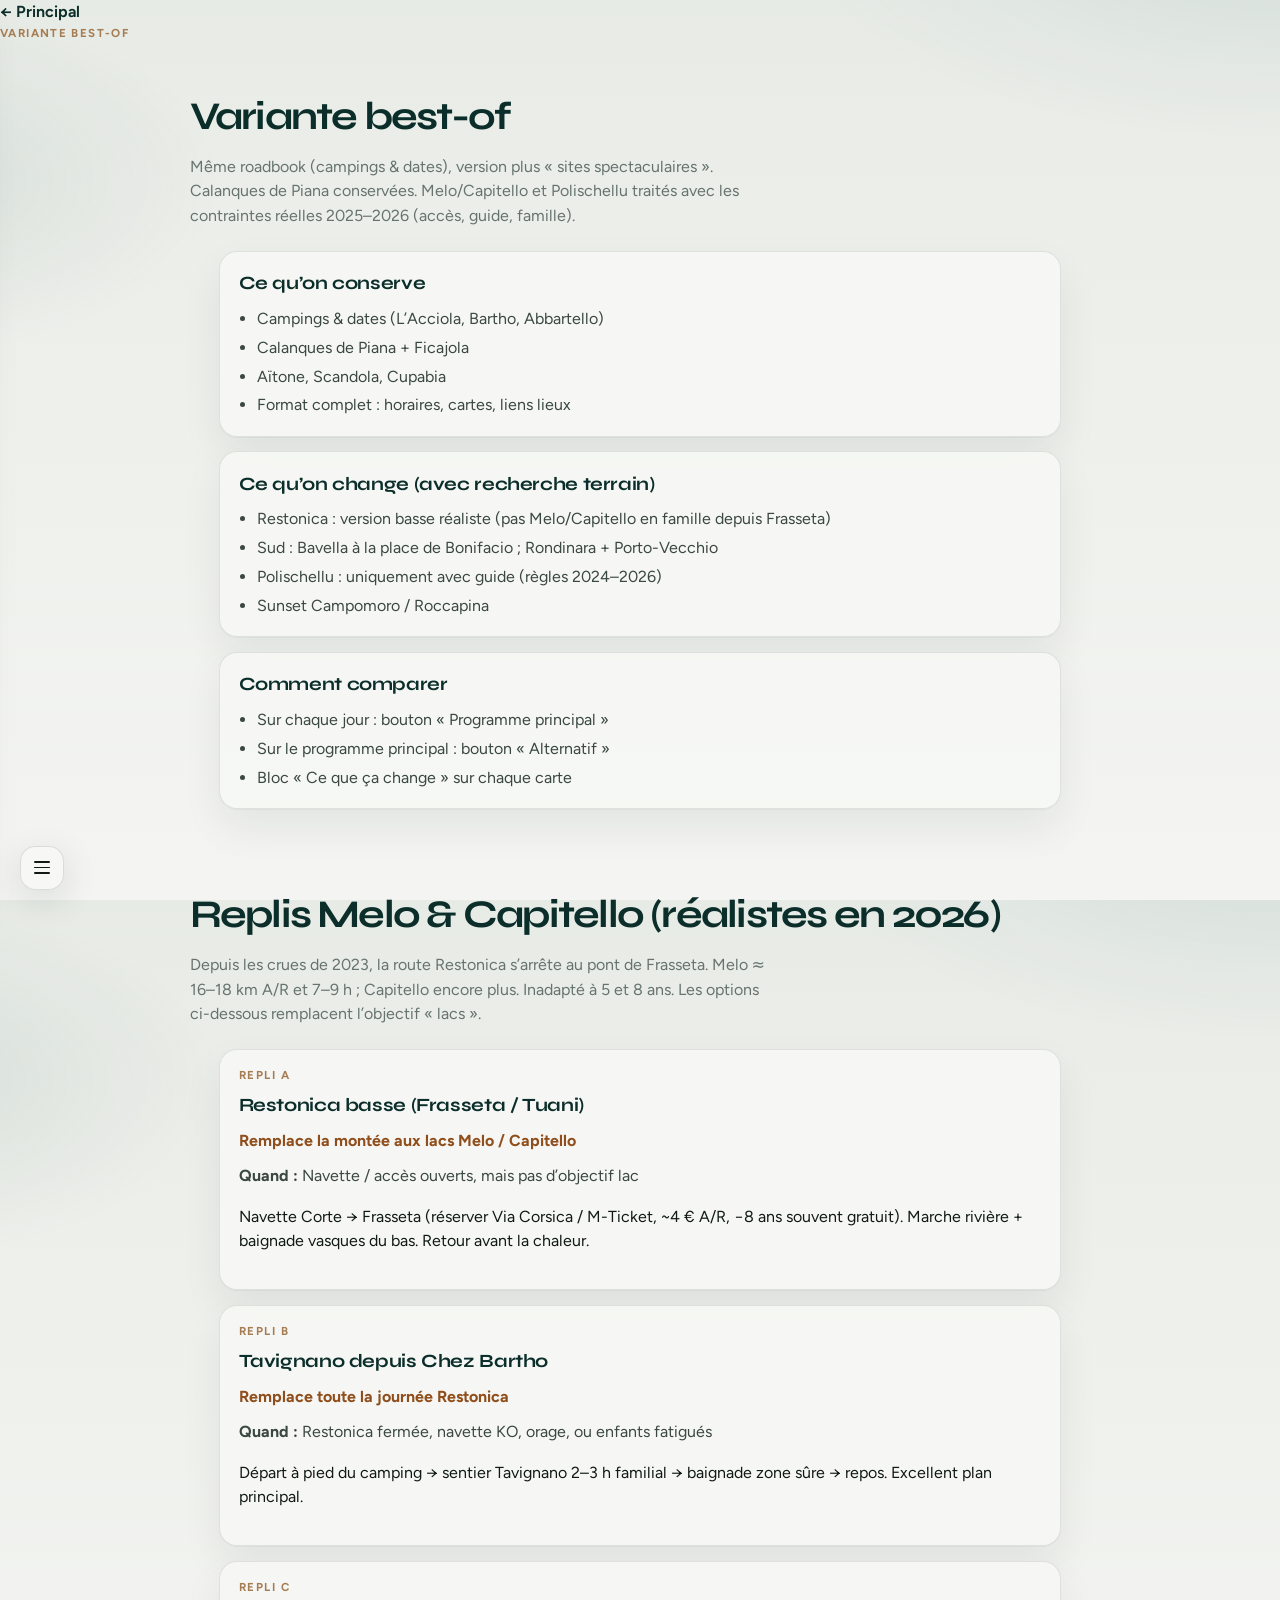
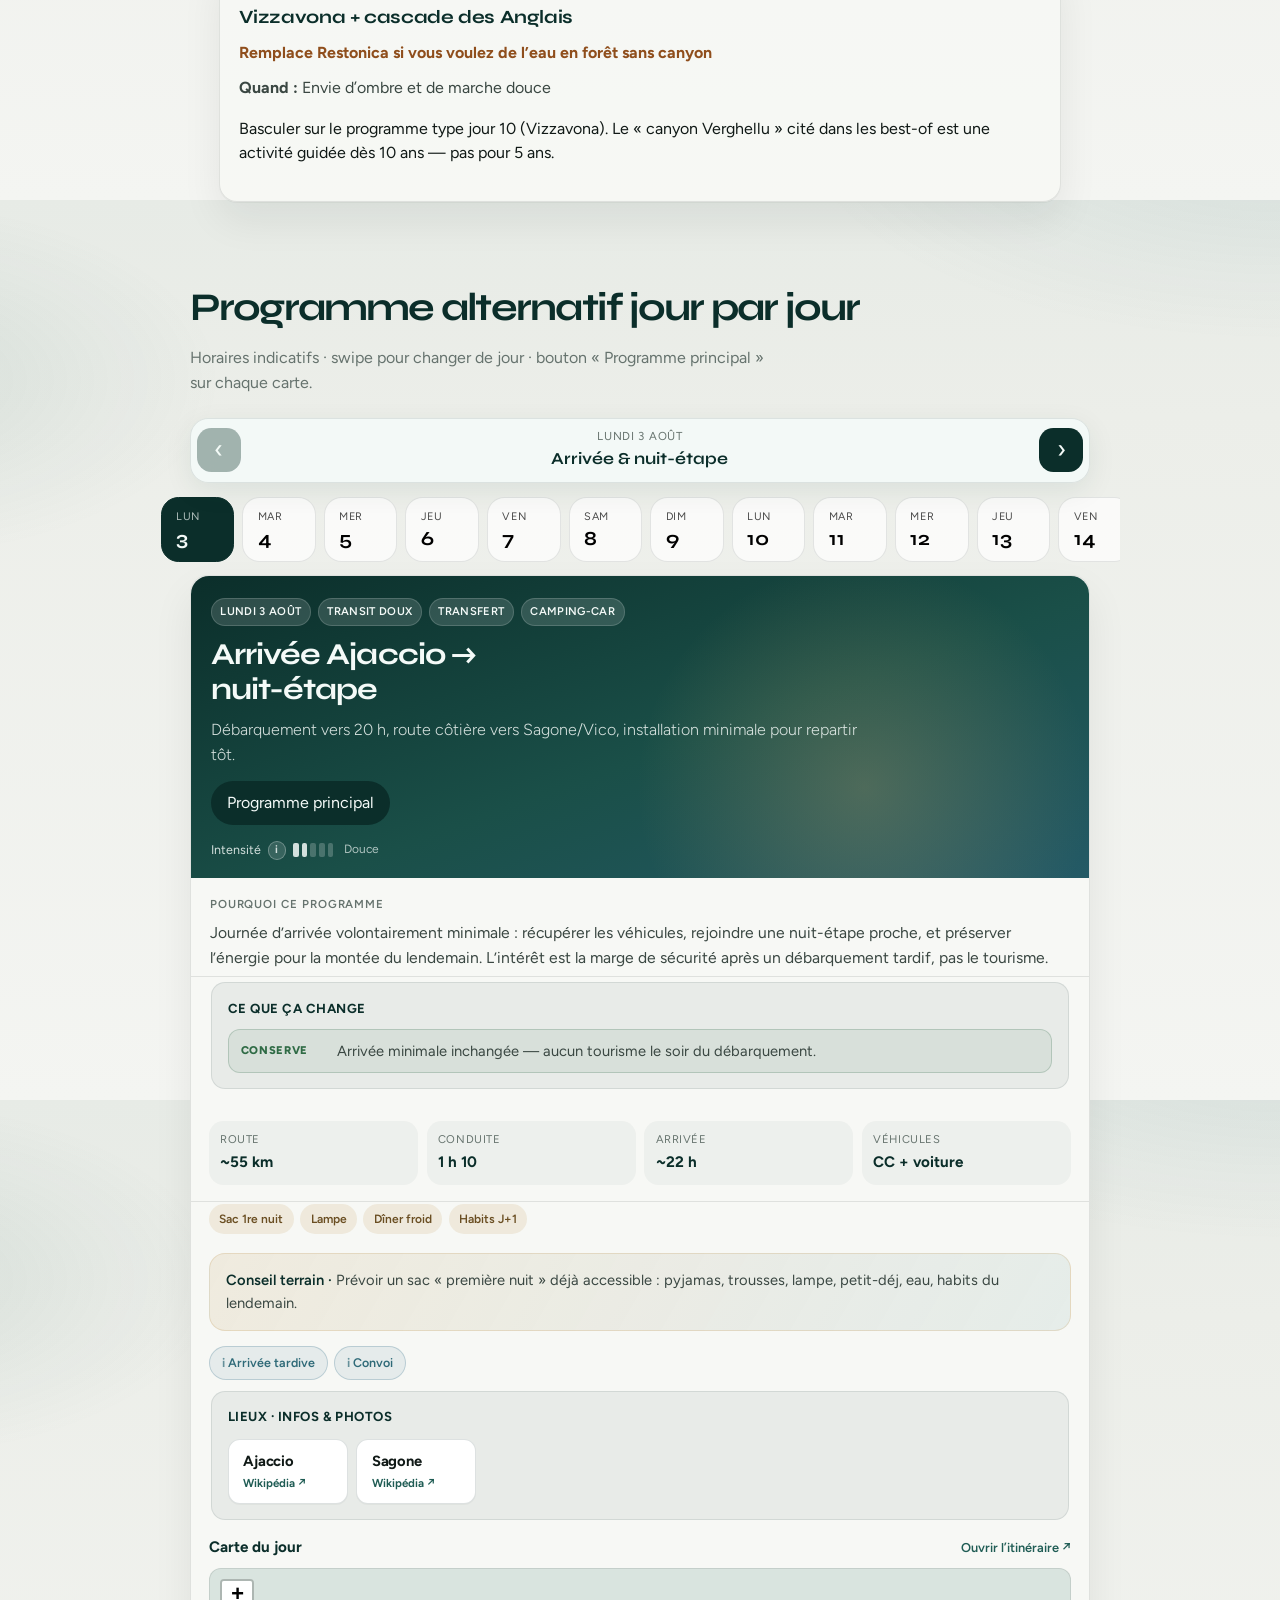
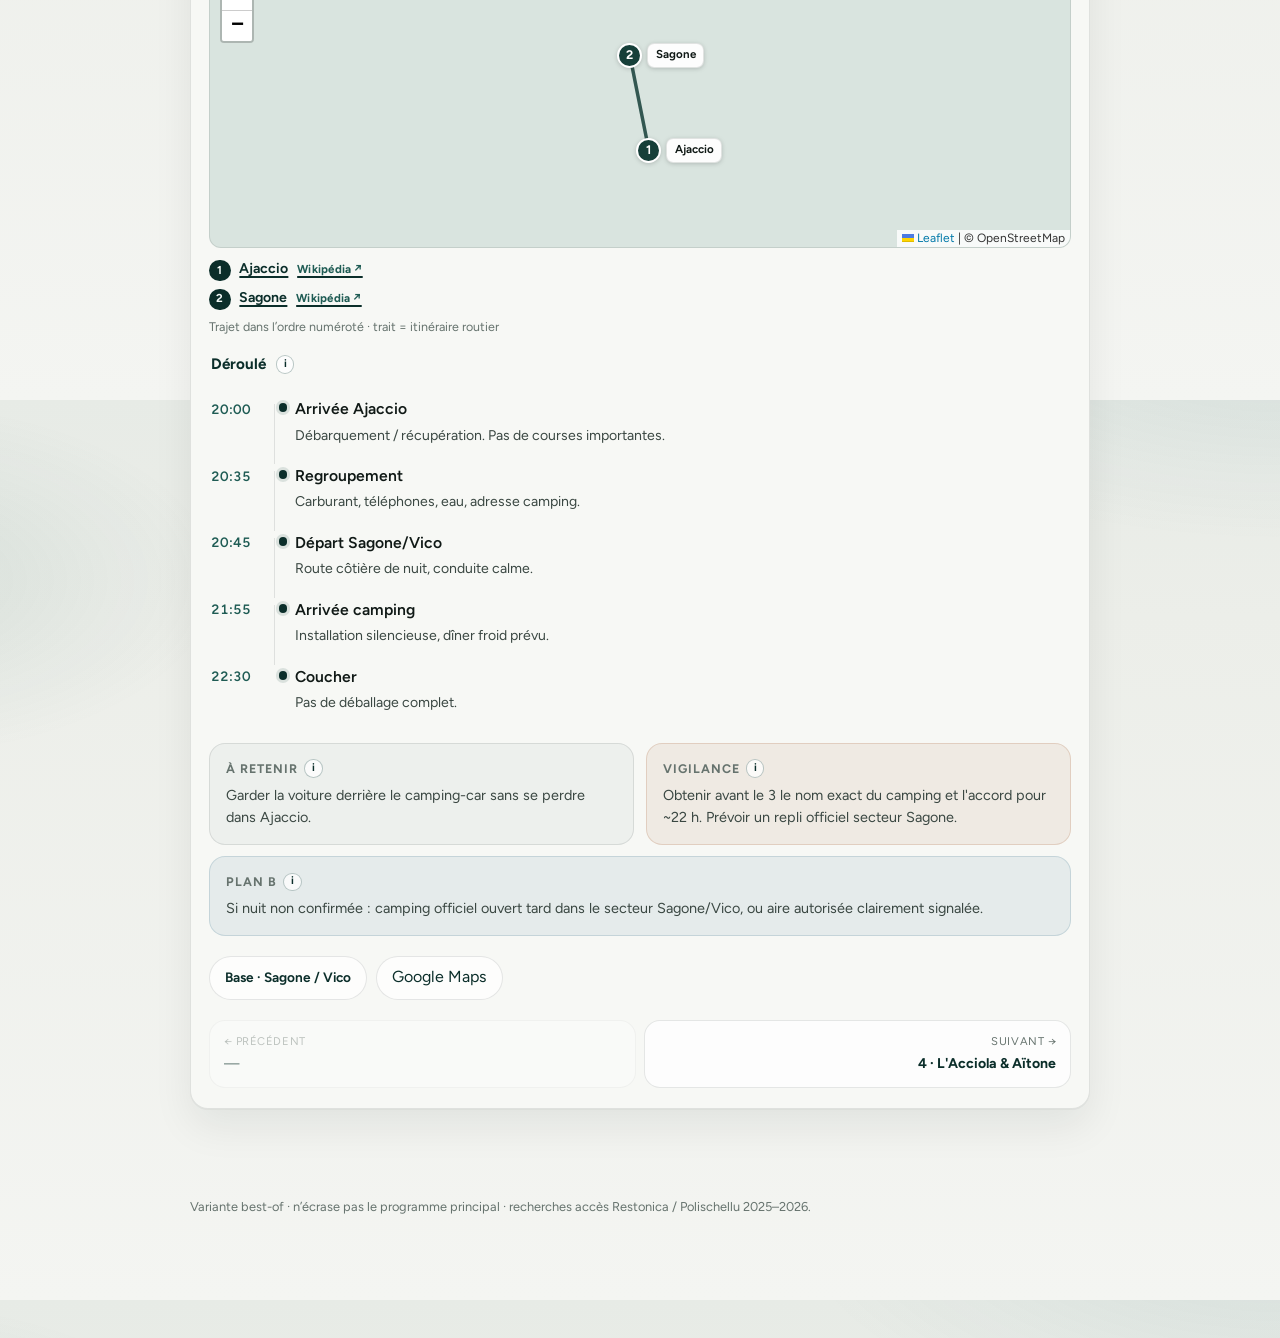
==== commit 4a109535: "feat: full-format alt programme with research-based days Co-authored-by: renaudstn <renaudstn@users." ====
--- a/alt.html
+++ b/alt.html
@@ -4,7 +4,7 @@
   <meta charset="UTF-8" />
   <meta name="viewport" content="width=device-width, initial-scale=1, viewport-fit=cover" />
   <meta name="theme-color" content="#0b2e2a" />
-  <meta name="description" content="Variante best-of Corse 2026 — mêmes campings, Calanques de Piana conservées, replis Melo/Capitello." />
+  <meta name="description" content="Variante best-of Corse 2026 — même format que le programme (horaires, cartes, liens), Calanques de Piana conservées." />
   <meta name="apple-mobile-web-app-capable" content="yes" />
   <title>Corse 2026 · Variante best-of</title>
   <link rel="manifest" href="./manifest.webmanifest" />
@@ -13,31 +13,41 @@
   <link rel="preconnect" href="https://fonts.googleapis.com" />
   <link rel="preconnect" href="https://fonts.gstatic.com" crossorigin />
   <link href="https://fonts.googleapis.com/css2?family=Figtree:wght@300;400;500;600;700&family=Syne:wght@500;600;700;800&display=swap" rel="stylesheet" />
+  <link rel="stylesheet" href="./assets/vendor/leaflet.css" />
   <link rel="stylesheet" href="./assets/styles.css" />
 </head>
-<body class="alt-page">
+<body class="alt-page" data-mode="alt">
   <a class="skip" href="#main">Aller au contenu</a>
 
+  <aside class="drawer" id="drawer" aria-hidden="true">
+    <div class="drawer__head">
+      <p class="drawer__title">Variante best-of</p>
+      <button class="drawer__close" id="drawerClose" type="button" aria-label="Fermer">×</button>
+    </div>
+    <nav class="drawer__nav" aria-label="Sections">
+      <a href="./index.html">Programme principal</a>
+      <a href="#intro-alt">Principes</a>
+      <a href="#replis-melo">Replis Melo</a>
+      <a href="#programme" data-nav="days">Jours</a>
+    </nav>
+    <div class="drawer__days">
+      <p class="drawer__label">Aller au jour</p>
+      <div class="drawer__day-list" id="drawerDays"></div>
+    </div>
+    <p class="drawer__note">Même format que le programme principal · swipe horizontal · flèches ← →</p>
+  </aside>
+  <div class="scrim" id="scrim" hidden></div>
+
   <header class="alt-top">
-    <a class="alt-top__back" href="./index.html">← Programme principal</a>
-    <p class="alt-top__badge">Variante</p>
+    <a class="alt-top__back" href="./index.html">← Principal</a>
+    <p class="alt-top__badge">Variante best-of</p>
   </header>
 
   <main id="main" class="alt-main">
-    <section class="alt-hero">
-      <p class="alt-hero__kicker">3 → 16 août 2026 · mêmes campings</p>
-      <h1>Variante best-of</h1>
-      <p class="alt-hero__lead" id="altLead"></p>
-      <div class="alt-hero__actions">
-        <a class="btn btn--primary" href="#jours">Voir les jours</a>
-        <a class="btn btn--ghost" href="#replis-melo">Replis Melo / Capitello</a>
-      </div>
-    </section>
-
-    <section class="panel alt-panel" id="principes">
+    <section class="panel alt-panel" id="intro-alt">
       <div class="section-head">
-        <h2>Principes de cette variante</h2>
-        <p>Chaque jour indique ce qui est conservé, ajouté, remplacé ou proposé en repli.</p>
+        <h2>Variante best-of</h2>
+        <p id="altLead">Mêmes campings & dates · format complet (horaires, cartes, liens) · recherches terrain 2025–2026.</p>
       </div>
       <div class="alt-principles" id="altPrinciples"></div>
     </section>
@@ -50,30 +60,47 @@
       <div class="alt-fallbacks" id="meloFallbacks"></div>
     </section>
 
-    <section class="panel alt-panel panel--flush" id="jours">
+    <section class="panel panel--flush" id="programme">
       <div class="section-head section-head--pad">
-        <h2>Programme jour par jour</h2>
-        <p>Bases inchangées · Calanques de Piana conservées · diffs explicites vs programme principal</p>
+        <h2>Programme alternatif jour par jour</h2>
+        <p>Horaires indicatifs · swipe pour changer de jour · bouton « Programme principal » sur chaque carte.</p>
       </div>
-      <div class="alt-days" id="altDays"></div>
-    </section>
 
-    <section class="panel alt-panel">
-      <div class="section-head">
-        <h2>Revenir au programme principal</h2>
-        <p>Le roadbook d’origine reste la référence « équilibre famille ». Cette page est une option plus ambitieuse.</p>
+      <div class="day-switcher" id="daySwitcher">
+        <button type="button" class="day-switcher__btn" id="prevDay" aria-label="Jour précédent">‹</button>
+        <button type="button" class="day-switcher__current" id="daySwitcherLabel" aria-haspopup="listbox">
+          <span class="day-switcher__date" id="switchDate">—</span>
+          <span class="day-switcher__title" id="switchTitle">—</span>
+        </button>
+        <button type="button" class="day-switcher__btn" id="nextDay" aria-label="Jour suivant">›</button>
       </div>
-      <p style="padding: 0 var(--pad) 1.5rem">
-        <a class="btn btn--solid" href="./index.html#programme">Ouvrir le programme principal</a>
-      </p>
+
+      <div class="day-rail" id="dayRail" role="tablist" aria-label="Jours du séjour (variante)"></div>
+      <div class="day-stage" id="dayStage"></div>
     </section>
   </main>
 
+  <button class="menu-btn" id="menuBtn" type="button" aria-label="Ouvrir le menu" aria-expanded="false" aria-controls="drawer">
+    <span></span><span></span><span></span>
+  </button>
+
+  <div class="tip-layer" id="tipLayer" hidden>
+    <div class="tip-card" role="dialog" aria-modal="true" aria-labelledby="tipTitle">
+      <button class="tip-card__close" id="tipClose" type="button" aria-label="Fermer">×</button>
+      <p class="tip-card__eyebrow" id="tipEyebrow">Info</p>
+      <h3 id="tipTitle"></h3>
+      <p id="tipBody"></p>
+    </div>
+  </div>
+
   <footer class="footer">
-    <p>Variante best-of · n’écrase pas le programme principal · infos au 30 juillet 2026.</p>
+    <p>Variante best-of · n’écrase pas le programme principal · recherches accès Restonica / Polischellu 2025–2026.</p>
   </footer>
 
+  <script src="./assets/vendor/leaflet.js"></script>
+  <script src="./data/trip.js"></script>
   <script src="./data/alt-programme.js"></script>
-  <script src="./assets/alt-app.js"></script>
+  <script src="./assets/alt-boot.js"></script>
+  <script src="./assets/app.js"></script>
 </body>
 </html>
--- a/assets/vendor/leaflet.css
+++ b/assets/vendor/leaflet.css
@@ -0,0 +1,661 @@
+/* required styles */
+
+.leaflet-pane,
+.leaflet-tile,
+.leaflet-marker-icon,
+.leaflet-marker-shadow,
+.leaflet-tile-container,
+.leaflet-pane > svg,
+.leaflet-pane > canvas,
+.leaflet-zoom-box,
+.leaflet-image-layer,
+.leaflet-layer {
+	position: absolute;
+	left: 0;
+	top: 0;
+	}
+.leaflet-container {
+	overflow: hidden;
+	}
+.leaflet-tile,
+.leaflet-marker-icon,
+.leaflet-marker-shadow {
+	-webkit-user-select: none;
+	   -moz-user-select: none;
+	        user-select: none;
+	  -webkit-user-drag: none;
+	}
+/* Prevents IE11 from highlighting tiles in blue */
+.leaflet-tile::selection {
+	background: transparent;
+}
+/* Safari renders non-retina tile on retina better with this, but Chrome is worse */
+.leaflet-safari .leaflet-tile {
+	image-rendering: -webkit-optimize-contrast;
+	}
+/* hack that prevents hw layers "stretching" when loading new tiles */
+.leaflet-safari .leaflet-tile-container {
+	width: 1600px;
+	height: 1600px;
+	-webkit-transform-origin: 0 0;
+	}
+.leaflet-marker-icon,
+.leaflet-marker-shadow {
+	display: block;
+	}
+/* .leaflet-container svg: reset svg max-width decleration shipped in Joomla! (joomla.org) 3.x */
+/* .leaflet-container img: map is broken in FF if you have max-width: 100% on tiles */
+.leaflet-container .leaflet-overlay-pane svg {
+	max-width: none !important;
+	max-height: none !important;
+	}
+.leaflet-container .leaflet-marker-pane img,
+.leaflet-container .leaflet-shadow-pane img,
+.leaflet-container .leaflet-tile-pane img,
+.leaflet-container img.leaflet-image-layer,
+.leaflet-container .leaflet-tile {
+	max-width: none !important;
+	max-height: none !important;
+	width: auto;
+	padding: 0;
+	}
+
+.leaflet-container img.leaflet-tile {
+	/* See: https://bugs.chromium.org/p/chromium/issues/detail?id=600120 */
+	mix-blend-mode: plus-lighter;
+}
+
+.leaflet-container.leaflet-touch-zoom {
+	-ms-touch-action: pan-x pan-y;
+	touch-action: pan-x pan-y;
+	}
+.leaflet-container.leaflet-touch-drag {
+	-ms-touch-action: pinch-zoom;
+	/* Fallback for FF which doesn't support pinch-zoom */
+	touch-action: none;
+	touch-action: pinch-zoom;
+}
+.leaflet-container.leaflet-touch-drag.leaflet-touch-zoom {
+	-ms-touch-action: none;
+	touch-action: none;
+}
+.leaflet-container {
+	-webkit-tap-highlight-color: transparent;
+}
+.leaflet-container a {
+	-webkit-tap-highlight-color: rgba(51, 181, 229, 0.4);
+}
+.leaflet-tile {
+	filter: inherit;
+	visibility: hidden;
+	}
+.leaflet-tile-loaded {
+	visibility: inherit;
+	}
+.leaflet-zoom-box {
+	width: 0;
+	height: 0;
+	-moz-box-sizing: border-box;
+	     box-sizing: border-box;
+	z-index: 800;
+	}
+/* workaround for https://bugzilla.mozilla.org/show_bug.cgi?id=888319 */
+.leaflet-overlay-pane svg {
+	-moz-user-select: none;
+	}
+
+.leaflet-pane         { z-index: 400; }
+
+.leaflet-tile-pane    { z-index: 200; }
+.leaflet-overlay-pane { z-index: 400; }
+.leaflet-shadow-pane  { z-index: 500; }
+.leaflet-marker-pane  { z-index: 600; }
+.leaflet-tooltip-pane   { z-index: 650; }
+.leaflet-popup-pane   { z-index: 700; }
+
+.leaflet-map-pane canvas { z-index: 100; }
+.leaflet-map-pane svg    { z-index: 200; }
+
+.leaflet-vml-shape {
+	width: 1px;
+	height: 1px;
+	}
+.lvml {
+	behavior: url(#default#VML);
+	display: inline-block;
+	position: absolute;
+	}
+
+
+/* control positioning */
+
+.leaflet-control {
+	position: relative;
+	z-index: 800;
+	pointer-events: visiblePainted; /* IE 9-10 doesn't have auto */
+	pointer-events: auto;
+	}
+.leaflet-top,
+.leaflet-bottom {
+	position: absolute;
+	z-index: 1000;
+	pointer-events: none;
+	}
+.leaflet-top {
+	top: 0;
+	}
+.leaflet-right {
+	right: 0;
+	}
+.leaflet-bottom {
+	bottom: 0;
+	}
+.leaflet-left {
+	left: 0;
+	}
+.leaflet-control {
+	float: left;
+	clear: both;
+	}
+.leaflet-right .leaflet-control {
+	float: right;
+	}
+.leaflet-top .leaflet-control {
+	margin-top: 10px;
+	}
+.leaflet-bottom .leaflet-control {
+	margin-bottom: 10px;
+	}
+.leaflet-left .leaflet-control {
+	margin-left: 10px;
+	}
+.leaflet-right .leaflet-control {
+	margin-right: 10px;
+	}
+
+
+/* zoom and fade animations */
+
+.leaflet-fade-anim .leaflet-popup {
+	opacity: 0;
+	-webkit-transition: opacity 0.2s linear;
+	   -moz-transition: opacity 0.2s linear;
+	        transition: opacity 0.2s linear;
+	}
+.leaflet-fade-anim .leaflet-map-pane .leaflet-popup {
+	opacity: 1;
+	}
+.leaflet-zoom-animated {
+	-webkit-transform-origin: 0 0;
+	    -ms-transform-origin: 0 0;
+	        transform-origin: 0 0;
+	}
+svg.leaflet-zoom-animated {
+	will-change: transform;
+}
+
+.leaflet-zoom-anim .leaflet-zoom-animated {
+	-webkit-transition: -webkit-transform 0.25s cubic-bezier(0,0,0.25,1);
+	   -moz-transition:    -moz-transform 0.25s cubic-bezier(0,0,0.25,1);
+	        transition:         transform 0.25s cubic-bezier(0,0,0.25,1);
+	}
+.leaflet-zoom-anim .leaflet-tile,
+.leaflet-pan-anim .leaflet-tile {
+	-webkit-transition: none;
+	   -moz-transition: none;
+	        transition: none;
+	}
+
+.leaflet-zoom-anim .leaflet-zoom-hide {
+	visibility: hidden;
+	}
+
+
+/* cursors */
+
+.leaflet-interactive {
+	cursor: pointer;
+	}
+.leaflet-grab {
+	cursor: -webkit-grab;
+	cursor:    -moz-grab;
+	cursor:         grab;
+	}
+.leaflet-crosshair,
+.leaflet-crosshair .leaflet-interactive {
+	cursor: crosshair;
+	}
+.leaflet-popup-pane,
+.leaflet-control {
+	cursor: auto;
+	}
+.leaflet-dragging .leaflet-grab,
+.leaflet-dragging .leaflet-grab .leaflet-interactive,
+.leaflet-dragging .leaflet-marker-draggable {
+	cursor: move;
+	cursor: -webkit-grabbing;
+	cursor:    -moz-grabbing;
+	cursor:         grabbing;
+	}
+
+/* marker & overlays interactivity */
+.leaflet-marker-icon,
+.leaflet-marker-shadow,
+.leaflet-image-layer,
+.leaflet-pane > svg path,
+.leaflet-tile-container {
+	pointer-events: none;
+	}
+
+.leaflet-marker-icon.leaflet-interactive,
+.leaflet-image-layer.leaflet-interactive,
+.leaflet-pane > svg path.leaflet-interactive,
+svg.leaflet-image-layer.leaflet-interactive path {
+	pointer-events: visiblePainted; /* IE 9-10 doesn't have auto */
+	pointer-events: auto;
+	}
+
+/* visual tweaks */
+
+.leaflet-container {
+	background: #ddd;
+	outline-offset: 1px;
+	}
+.leaflet-container a {
+	color: #0078A8;
+	}
+.leaflet-zoom-box {
+	border: 2px dotted #38f;
+	background: rgba(255,255,255,0.5);
+	}
+
+
+/* general typography */
+.leaflet-container {
+	font-family: "Helvetica Neue", Arial, Helvetica, sans-serif;
+	font-size: 12px;
+	font-size: 0.75rem;
+	line-height: 1.5;
+	}
+
+
+/* general toolbar styles */
+
+.leaflet-bar {
+	box-shadow: 0 1px 5px rgba(0,0,0,0.65);
+	border-radius: 4px;
+	}
+.leaflet-bar a {
+	background-color: #fff;
+	border-bottom: 1px solid #ccc;
+	width: 26px;
+	height: 26px;
+	line-height: 26px;
+	display: block;
+	text-align: center;
+	text-decoration: none;
+	color: black;
+	}
+.leaflet-bar a,
+.leaflet-control-layers-toggle {
+	background-position: 50% 50%;
+	background-repeat: no-repeat;
+	display: block;
+	}
+.leaflet-bar a:hover,
+.leaflet-bar a:focus {
+	background-color: #f4f4f4;
+	}
+.leaflet-bar a:first-child {
+	border-top-left-radius: 4px;
+	border-top-right-radius: 4px;
+	}
+.leaflet-bar a:last-child {
+	border-bottom-left-radius: 4px;
+	border-bottom-right-radius: 4px;
+	border-bottom: none;
+	}
+.leaflet-bar a.leaflet-disabled {
+	cursor: default;
+	background-color: #f4f4f4;
+	color: #bbb;
+	}
+
+.leaflet-touch .leaflet-bar a {
+	width: 30px;
+	height: 30px;
+	line-height: 30px;
+	}
+.leaflet-touch .leaflet-bar a:first-child {
+	border-top-left-radius: 2px;
+	border-top-right-radius: 2px;
+	}
+.leaflet-touch .leaflet-bar a:last-child {
+	border-bottom-left-radius: 2px;
+	border-bottom-right-radius: 2px;
+	}
+
+/* zoom control */
+
+.leaflet-control-zoom-in,
+.leaflet-control-zoom-out {
+	font: bold 18px 'Lucida Console', Monaco, monospace;
+	text-indent: 1px;
+	}
+
+.leaflet-touch .leaflet-control-zoom-in, .leaflet-touch .leaflet-control-zoom-out  {
+	font-size: 22px;
+	}
+
+
+/* layers control */
+
+.leaflet-control-layers {
+	box-shadow: 0 1px 5px rgba(0,0,0,0.4);
+	background: #fff;
+	border-radius: 5px;
+	}
+.leaflet-control-layers-toggle {
+	background-image: url(images/layers.png);
+	width: 36px;
+	height: 36px;
+	}
+.leaflet-retina .leaflet-control-layers-toggle {
+	background-image: url(images/layers-2x.png);
+	background-size: 26px 26px;
+	}
+.leaflet-touch .leaflet-control-layers-toggle {
+	width: 44px;
+	height: 44px;
+	}
+.leaflet-control-layers .leaflet-control-layers-list,
+.leaflet-control-layers-expanded .leaflet-control-layers-toggle {
+	display: none;
+	}
+.leaflet-control-layers-expanded .leaflet-control-layers-list {
+	display: block;
+	position: relative;
+	}
+.leaflet-control-layers-expanded {
+	padding: 6px 10px 6px 6px;
+	color: #333;
+	background: #fff;
+	}
+.leaflet-control-layers-scrollbar {
+	overflow-y: scroll;
+	overflow-x: hidden;
+	padding-right: 5px;
+	}
+.leaflet-control-layers-selector {
+	margin-top: 2px;
+	position: relative;
+	top: 1px;
+	}
+.leaflet-control-layers label {
+	display: block;
+	font-size: 13px;
+	font-size: 1.08333em;
+	}
+.leaflet-control-layers-separator {
+	height: 0;
+	border-top: 1px solid #ddd;
+	margin: 5px -10px 5px -6px;
+	}
+
+/* Default icon URLs */
+.leaflet-default-icon-path { /* used only in path-guessing heuristic, see L.Icon.Default */
+	background-image: url(images/marker-icon.png);
+	}
+
+
+/* attribution and scale controls */
+
+.leaflet-container .leaflet-control-attribution {
+	background: #fff;
+	background: rgba(255, 255, 255, 0.8);
+	margin: 0;
+	}
+.leaflet-control-attribution,
+.leaflet-control-scale-line {
+	padding: 0 5px;
+	color: #333;
+	line-height: 1.4;
+	}
+.leaflet-control-attribution a {
+	text-decoration: none;
+	}
+.leaflet-control-attribution a:hover,
+.leaflet-control-attribution a:focus {
+	text-decoration: underline;
+	}
+.leaflet-attribution-flag {
+	display: inline !important;
+	vertical-align: baseline !important;
+	width: 1em;
+	height: 0.6669em;
+	}
+.leaflet-left .leaflet-control-scale {
+	margin-left: 5px;
+	}
+.leaflet-bottom .leaflet-control-scale {
+	margin-bottom: 5px;
+	}
+.leaflet-control-scale-line {
+	border: 2px solid #777;
+	border-top: none;
+	line-height: 1.1;
+	padding: 2px 5px 1px;
+	white-space: nowrap;
+	-moz-box-sizing: border-box;
+	     box-sizing: border-box;
+	background: rgba(255, 255, 255, 0.8);
+	text-shadow: 1px 1px #fff;
+	}
+.leaflet-control-scale-line:not(:first-child) {
+	border-top: 2px solid #777;
+	border-bottom: none;
+	margin-top: -2px;
+	}
+.leaflet-control-scale-line:not(:first-child):not(:last-child) {
+	border-bottom: 2px solid #777;
+	}
+
+.leaflet-touch .leaflet-control-attribution,
+.leaflet-touch .leaflet-control-layers,
+.leaflet-touch .leaflet-bar {
+	box-shadow: none;
+	}
+.leaflet-touch .leaflet-control-layers,
+.leaflet-touch .leaflet-bar {
+	border: 2px solid rgba(0,0,0,0.2);
+	background-clip: padding-box;
+	}
+
+
+/* popup */
+
+.leaflet-popup {
+	position: absolute;
+	text-align: center;
+	margin-bottom: 20px;
+	}
+.leaflet-popup-content-wrapper {
+	padding: 1px;
+	text-align: left;
+	border-radius: 12px;
+	}
+.leaflet-popup-content {
+	margin: 13px 24px 13px 20px;
+	line-height: 1.3;
+	font-size: 13px;
+	font-size: 1.08333em;
+	min-height: 1px;
+	}
+.leaflet-popup-content p {
+	margin: 17px 0;
+	margin: 1.3em 0;
+	}
+.leaflet-popup-tip-container {
+	width: 40px;
+	height: 20px;
+	position: absolute;
+	left: 50%;
+	margin-top: -1px;
+	margin-left: -20px;
+	overflow: hidden;
+	pointer-events: none;
+	}
+.leaflet-popup-tip {
+	width: 17px;
+	height: 17px;
+	padding: 1px;
+
+	margin: -10px auto 0;
+	pointer-events: auto;
+
+	-webkit-transform: rotate(45deg);
+	   -moz-transform: rotate(45deg);
+	    -ms-transform: rotate(45deg);
+	        transform: rotate(45deg);
+	}
+.leaflet-popup-content-wrapper,
+.leaflet-popup-tip {
+	background: white;
+	color: #333;
+	box-shadow: 0 3px 14px rgba(0,0,0,0.4);
+	}
+.leaflet-container a.leaflet-popup-close-button {
+	position: absolute;
+	top: 0;
+	right: 0;
+	border: none;
+	text-align: center;
+	width: 24px;
+	height: 24px;
+	font: 16px/24px Tahoma, Verdana, sans-serif;
+	color: #757575;
+	text-decoration: none;
+	background: transparent;
+	}
+.leaflet-container a.leaflet-popup-close-button:hover,
+.leaflet-container a.leaflet-popup-close-button:focus {
+	color: #585858;
+	}
+.leaflet-popup-scrolled {
+	overflow: auto;
+	}
+
+.leaflet-oldie .leaflet-popup-content-wrapper {
+	-ms-zoom: 1;
+	}
+.leaflet-oldie .leaflet-popup-tip {
+	width: 24px;
+	margin: 0 auto;
+
+	-ms-filter: "progid:DXImageTransform.Microsoft.Matrix(M11=0.70710678, M12=0.70710678, M21=-0.70710678, M22=0.70710678)";
+	filter: progid:DXImageTransform.Microsoft.Matrix(M11=0.70710678, M12=0.70710678, M21=-0.70710678, M22=0.70710678);
+	}
+
+.leaflet-oldie .leaflet-control-zoom,
+.leaflet-oldie .leaflet-control-layers,
+.leaflet-oldie .leaflet-popup-content-wrapper,
+.leaflet-oldie .leaflet-popup-tip {
+	border: 1px solid #999;
+	}
+
+
+/* div icon */
+
+.leaflet-div-icon {
+	background: #fff;
+	border: 1px solid #666;
+	}
+
+
+/* Tooltip */
+/* Base styles for the element that has a tooltip */
+.leaflet-tooltip {
+	position: absolute;
+	padding: 6px;
+	background-color: #fff;
+	border: 1px solid #fff;
+	border-radius: 3px;
+	color: #222;
+	white-space: nowrap;
+	-webkit-user-select: none;
+	-moz-user-select: none;
+	-ms-user-select: none;
+	user-select: none;
+	pointer-events: none;
+	box-shadow: 0 1px 3px rgba(0,0,0,0.4);
+	}
+.leaflet-tooltip.leaflet-interactive {
+	cursor: pointer;
+	pointer-events: auto;
+	}
+.leaflet-tooltip-top:before,
+.leaflet-tooltip-bottom:before,
+.leaflet-tooltip-left:before,
+.leaflet-tooltip-right:before {
+	position: absolute;
+	pointer-events: none;
+	border: 6px solid transparent;
+	background: transparent;
+	content: "";
+	}
+
+/* Directions */
+
+.leaflet-tooltip-bottom {
+	margin-top: 6px;
+}
+.leaflet-tooltip-top {
+	margin-top: -6px;
+}
+.leaflet-tooltip-bottom:before,
+.leaflet-tooltip-top:before {
+	left: 50%;
+	margin-left: -6px;
+	}
+.leaflet-tooltip-top:before {
+	bottom: 0;
+	margin-bottom: -12px;
+	border-top-color: #fff;
+	}
+.leaflet-tooltip-bottom:before {
+	top: 0;
+	margin-top: -12px;
+	margin-left: -6px;
+	border-bottom-color: #fff;
+	}
+.leaflet-tooltip-left {
+	margin-left: -6px;
+}
+.leaflet-tooltip-right {
+	margin-left: 6px;
+}
+.leaflet-tooltip-left:before,
+.leaflet-tooltip-right:before {
+	top: 50%;
+	margin-top: -6px;
+	}
+.leaflet-tooltip-left:before {
+	right: 0;
+	margin-right: -12px;
+	border-left-color: #fff;
+	}
+.leaflet-tooltip-right:before {
+	left: 0;
+	margin-left: -12px;
+	border-right-color: #fff;
+	}
+
+/* Printing */
+
+@media print {
+	/* Prevent printers from removing background-images of controls. */
+	.leaflet-control {
+		-webkit-print-color-adjust: exact;
+		print-color-adjust: exact;
+		}
+	}
--- a/assets/styles.css
+++ b/assets/styles.css
@@ -1865,6 +1865,46 @@
   }
 }
 
+.day-alt-row {
+  margin: 0.85rem 0 0.25rem;
+}
+
+.day-alt-link {
+  background: var(--brand) !important;
+  color: #f4faf8 !important;
+  border-color: transparent !important;
+  font-weight: 700;
+}
+
+.day-alt-link:hover {
+  filter: brightness(1.06);
+}
+
+.alt-diff {
+  margin: 0.35rem 1.25rem 1rem;
+  padding: 0.95rem 1rem;
+  border-radius: 14px;
+  background: rgba(15, 46, 42, 0.06);
+  border: 1px solid rgba(15, 46, 42, 0.1);
+}
+
+.alt-diff h4 {
+  margin: 0 0 0.65rem;
+  font-size: 0.82rem;
+  font-weight: 700;
+  letter-spacing: 0.04em;
+  text-transform: uppercase;
+  color: var(--brand);
+}
+
+.alt-diff ul {
+  list-style: none;
+  margin: 0;
+  padding: 0;
+  display: grid;
+  gap: 0.45rem;
+}
+
 /* ---------- Variante best-of page ---------- */
 .alt-entry {
   margin: 0.85rem 0 0;
@@ -1879,8 +1919,16 @@
   text-underline-offset: 0.15em;
 }
 
-.alt-page {
-  background:
+.alt-page .menu-btn {
+  background: rgba(247, 248, 245, 0.88);
+  border-color: rgba(16, 25, 22, 0.12);
+  box-shadow: 0 10px 36px rgba(16, 25, 22, 0.12);
+}
+
+.alt-page .menu-btn span {
+  background: var(--ink);
+  box-shadow: none;
+}
     radial-gradient(1200px 500px at 10% -10%, rgba(47, 106, 120, 0.12), transparent 60%),
     radial-gradient(900px 420px at 100% 0%, rgba(166, 124, 82, 0.1), transparent 55%),
     linear-gradient(180deg, #e7ebe6 0%, var(--bg) 28%, var(--bg-deep) 100%);
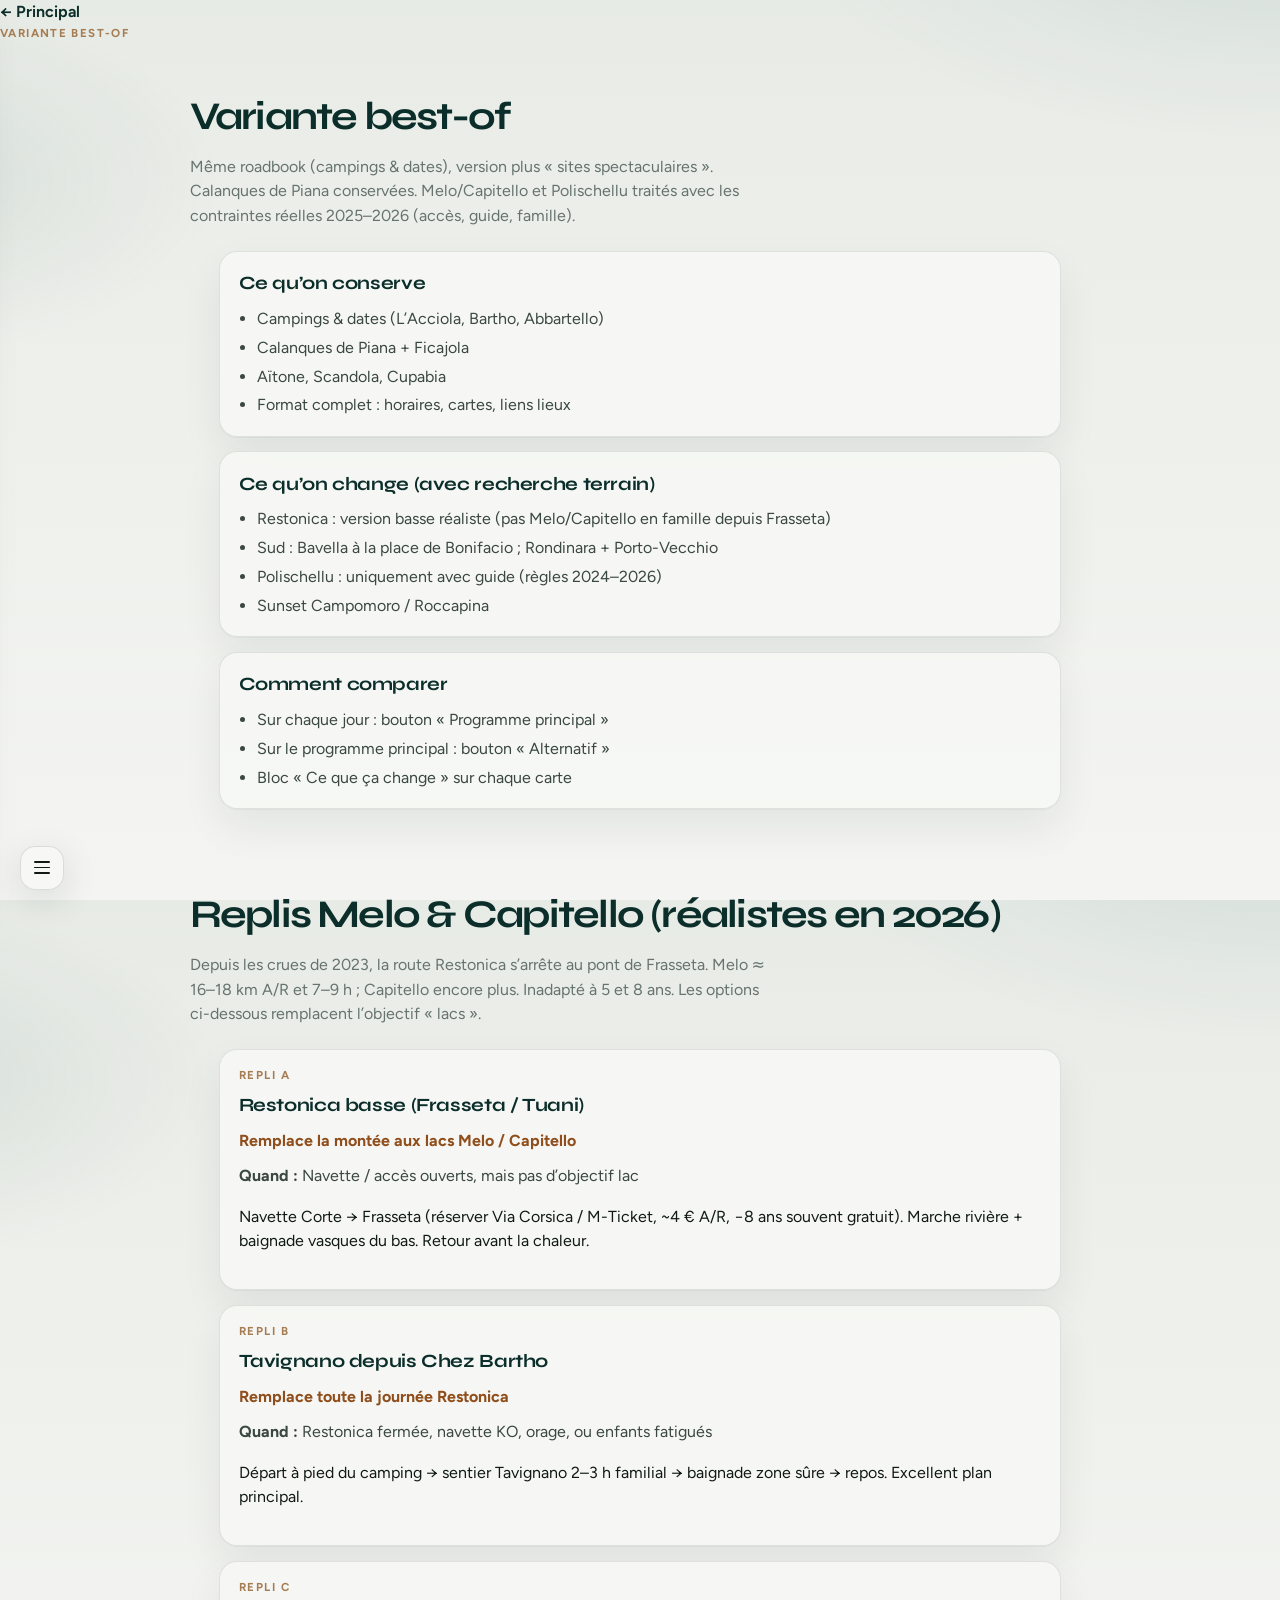
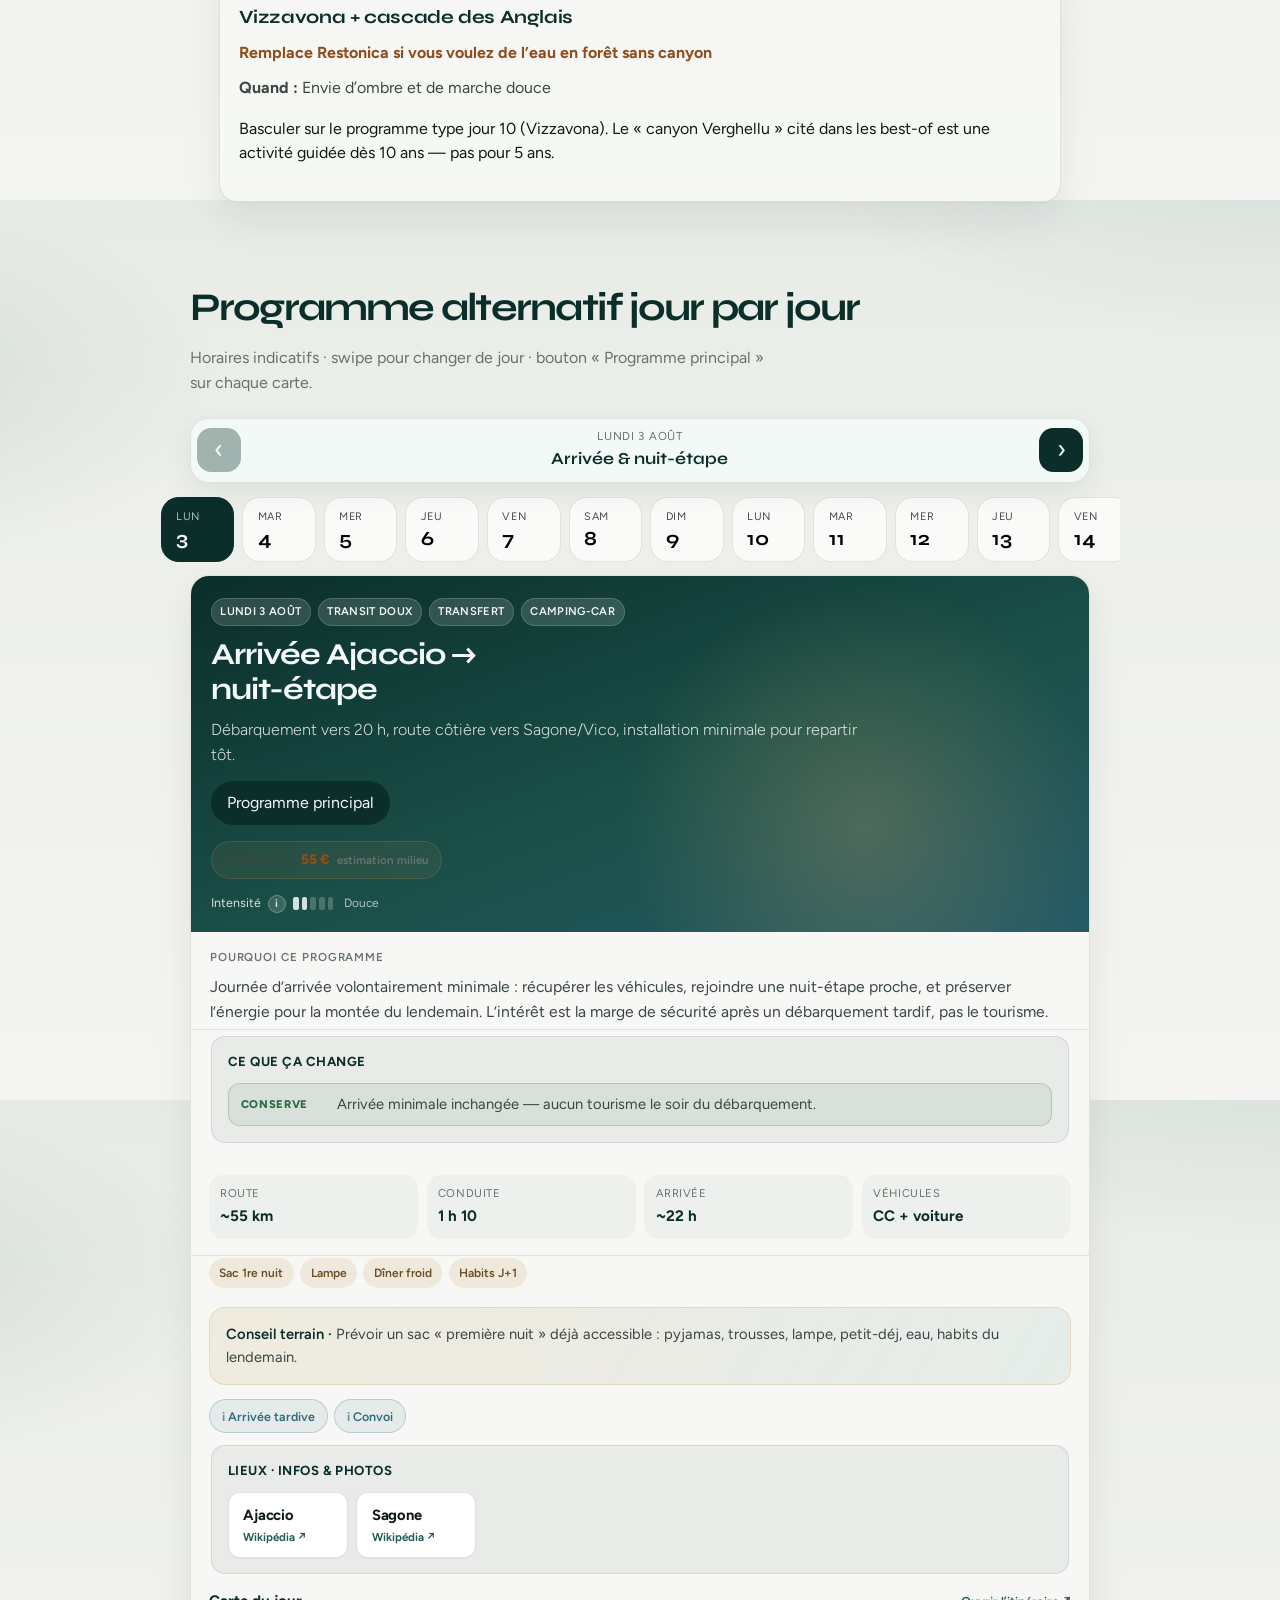
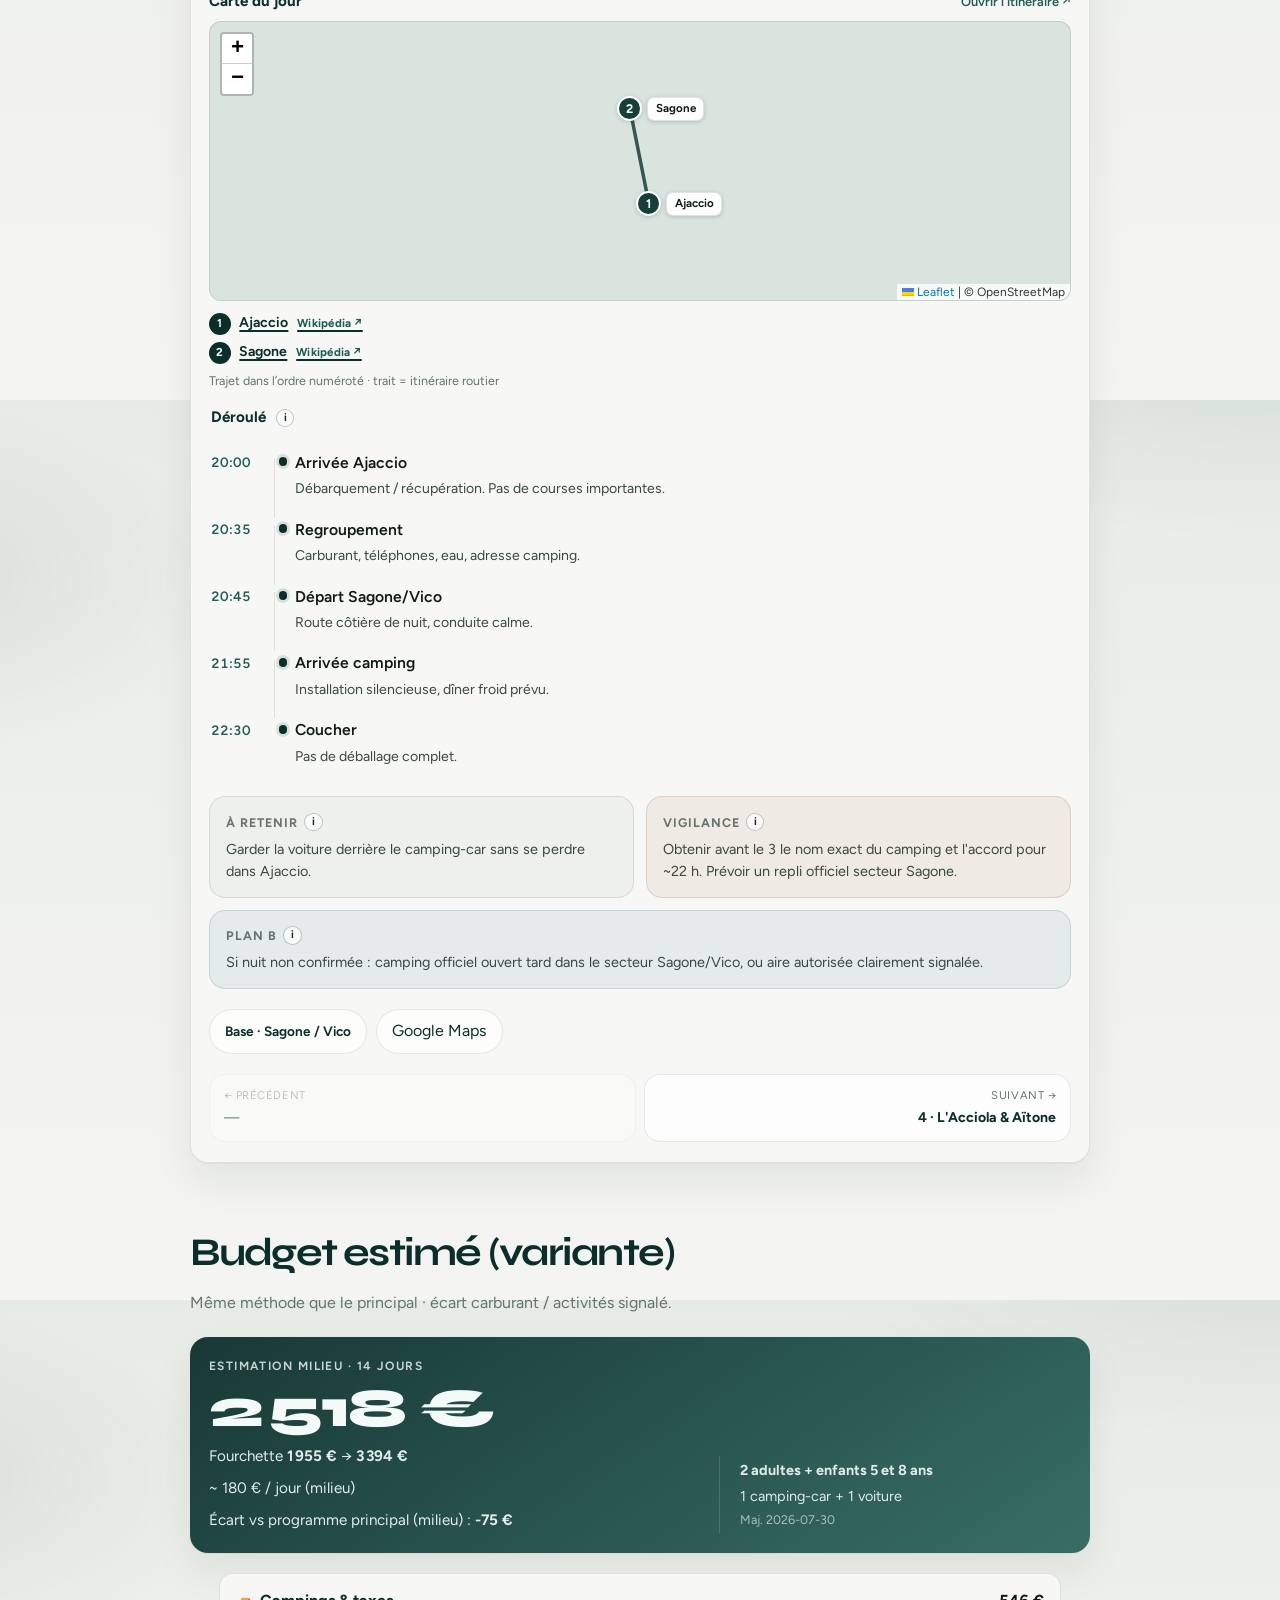
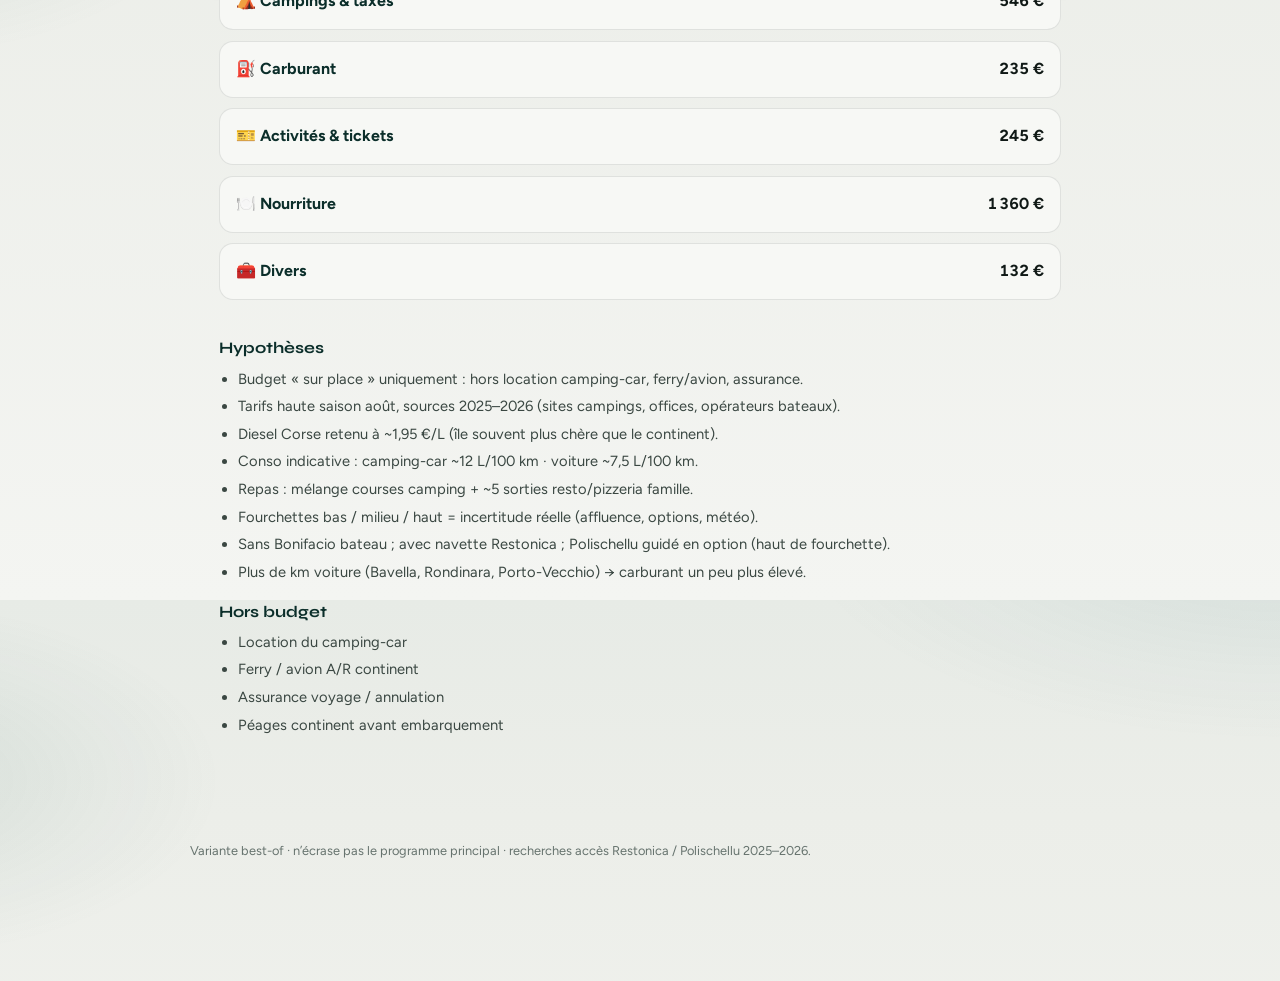
==== commit 6ad8382d: "feat: add realistic full-trip budget UI Co-authored-by: renaudstn <renaudstn@users.noreply.github.co" ====
--- a/alt.html
+++ b/alt.html
@@ -29,6 +29,7 @@
       <a href="#intro-alt">Principes</a>
       <a href="#replis-melo">Replis Melo</a>
       <a href="#programme" data-nav="days">Jours</a>
+      <a href="#budget" data-nav="budget">Budget</a>
     </nav>
     <div class="drawer__days">
       <p class="drawer__label">Aller au jour</p>
@@ -78,6 +79,14 @@
       <div class="day-rail" id="dayRail" role="tablist" aria-label="Jours du séjour (variante)"></div>
       <div class="day-stage" id="dayStage"></div>
     </section>
+
+    <section class="panel alt-panel" id="budget">
+      <div class="section-head">
+        <h2>Budget estimé (variante)</h2>
+        <p>Même méthode que le principal · écart carburant / activités signalé.</p>
+      </div>
+      <div id="budgetRoot"></div>
+    </section>
   </main>
 
   <button class="menu-btn" id="menuBtn" type="button" aria-label="Ouvrir le menu" aria-expanded="false" aria-controls="drawer">
@@ -100,6 +109,7 @@
   <script src="./assets/vendor/leaflet.js"></script>
   <script src="./data/trip.js"></script>
   <script src="./data/alt-programme.js"></script>
+  <script src="./data/budget.js"></script>
   <script src="./assets/alt-boot.js"></script>
   <script src="./assets/app.js"></script>
 </body>
--- a/assets/styles.css
+++ b/assets/styles.css
@@ -1865,6 +1865,210 @@
   }
 }
 
+.day-cost-chip {
+  margin: 0.75rem 0 0;
+  display: inline-flex;
+  align-items: baseline;
+  gap: 0.45rem;
+  flex-wrap: wrap;
+  padding: 0.45rem 0.75rem;
+  border-radius: 999px;
+  background: rgba(166, 124, 82, 0.12);
+  border: 1px solid rgba(166, 124, 82, 0.28);
+  color: var(--ink-soft);
+  font-size: 0.86rem;
+}
+
+.day-cost-chip strong {
+  color: var(--warn);
+  font-weight: 800;
+}
+
+.day-cost-chip span {
+  font-size: 0.72rem;
+  color: var(--muted);
+  font-weight: 600;
+}
+
+/* Budget */
+.budget-hero {
+  display: grid;
+  gap: 1rem;
+  margin: 0 var(--pad) 1.25rem;
+  padding: 1.25rem 1.2rem;
+  border-radius: var(--radius);
+  background:
+    linear-gradient(145deg, rgba(11, 46, 42, 0.94), rgba(31, 92, 84, 0.88));
+  color: #f4faf8;
+  box-shadow: var(--shadow);
+  max-width: var(--max);
+}
+
+.budget-hero__label {
+  margin: 0;
+  font-size: 0.75rem;
+  letter-spacing: 0.12em;
+  text-transform: uppercase;
+  font-weight: 650;
+  opacity: 0.8;
+}
+
+.budget-hero__total {
+  margin: 0.35rem 0 0;
+  font-family: var(--font-display);
+  font-size: clamp(2.4rem, 8vw, 3.4rem);
+  font-weight: 800;
+  letter-spacing: -0.04em;
+  line-height: 1;
+}
+
+.budget-hero__range,
+.budget-hero__day,
+.budget-delta {
+  margin: 0.55rem 0 0;
+  font-size: 0.95rem;
+  opacity: 0.92;
+}
+
+.budget-hero__meta {
+  padding-top: 0.85rem;
+  border-top: 1px solid rgba(244, 250, 248, 0.18);
+  font-size: 0.9rem;
+  opacity: 0.9;
+}
+
+.budget-hero__meta p {
+  margin: 0.2rem 0;
+}
+
+.budget-hero__updated {
+  opacity: 0.7;
+  font-size: 0.78rem;
+}
+
+.budget-cats {
+  display: grid;
+  gap: 0.65rem;
+  padding: 0 var(--pad) 1rem;
+  max-width: var(--max);
+  margin: 0 auto;
+}
+
+.budget-cat {
+  background: var(--card);
+  border: 1px solid var(--line);
+  border-radius: 14px;
+  overflow: hidden;
+}
+
+.budget-cat summary {
+  list-style: none;
+  cursor: pointer;
+  display: flex;
+  align-items: center;
+  justify-content: space-between;
+  gap: 0.75rem;
+  padding: 0.95rem 1rem;
+  font-weight: 700;
+  color: var(--brand);
+}
+
+.budget-cat summary::-webkit-details-marker {
+  display: none;
+}
+
+.budget-cat__sum {
+  font-variant-numeric: tabular-nums;
+  color: var(--ink);
+}
+
+.budget-items {
+  list-style: none;
+  margin: 0;
+  padding: 0 1rem 1rem;
+  display: grid;
+  gap: 0.65rem;
+  border-top: 1px solid var(--line);
+  padding-top: 0.85rem;
+}
+
+.budget-item {
+  padding: 0.65rem 0.75rem;
+  border-radius: 12px;
+  background: rgba(16, 25, 22, 0.03);
+}
+
+.budget-item.is-optional {
+  border: 1px dashed rgba(16, 25, 22, 0.15);
+}
+
+.budget-item__head {
+  display: flex;
+  justify-content: space-between;
+  gap: 0.75rem;
+  font-size: 0.95rem;
+}
+
+.budget-item p {
+  margin: 0.35rem 0 0;
+  font-size: 0.86rem;
+  color: var(--ink-soft);
+  line-height: 1.4;
+}
+
+.budget-item__meta {
+  display: flex;
+  flex-wrap: wrap;
+  gap: 0.45rem 0.85rem;
+  font-size: 0.75rem !important;
+  color: var(--muted) !important;
+}
+
+.budget-item__meta em {
+  font-style: normal;
+  font-weight: 700;
+  color: var(--sand);
+}
+
+.budget-notes {
+  padding: 0.25rem var(--pad) 1.5rem;
+  max-width: var(--max);
+  margin: 0 auto;
+  color: var(--ink-soft);
+  font-size: 0.92rem;
+}
+
+.budget-notes h3 {
+  margin: 1rem 0 0.4rem;
+  font-family: var(--font-display);
+  font-size: 1rem;
+  color: var(--brand);
+}
+
+.budget-notes ul {
+  margin: 0;
+  padding-left: 1.15rem;
+}
+
+.budget-notes li + li {
+  margin-top: 0.3rem;
+}
+
+@media (min-width: 720px) {
+  .budget-hero {
+    grid-template-columns: 1.4fr 1fr;
+    align-items: end;
+    margin-left: auto;
+    margin-right: auto;
+  }
+
+  .budget-hero__meta {
+    border-top: 0;
+    border-left: 1px solid rgba(244, 250, 248, 0.18);
+    padding: 0 0 0 1.25rem;
+  }
+}
+
 .day-alt-row {
   margin: 0.85rem 0 0.25rem;
 }
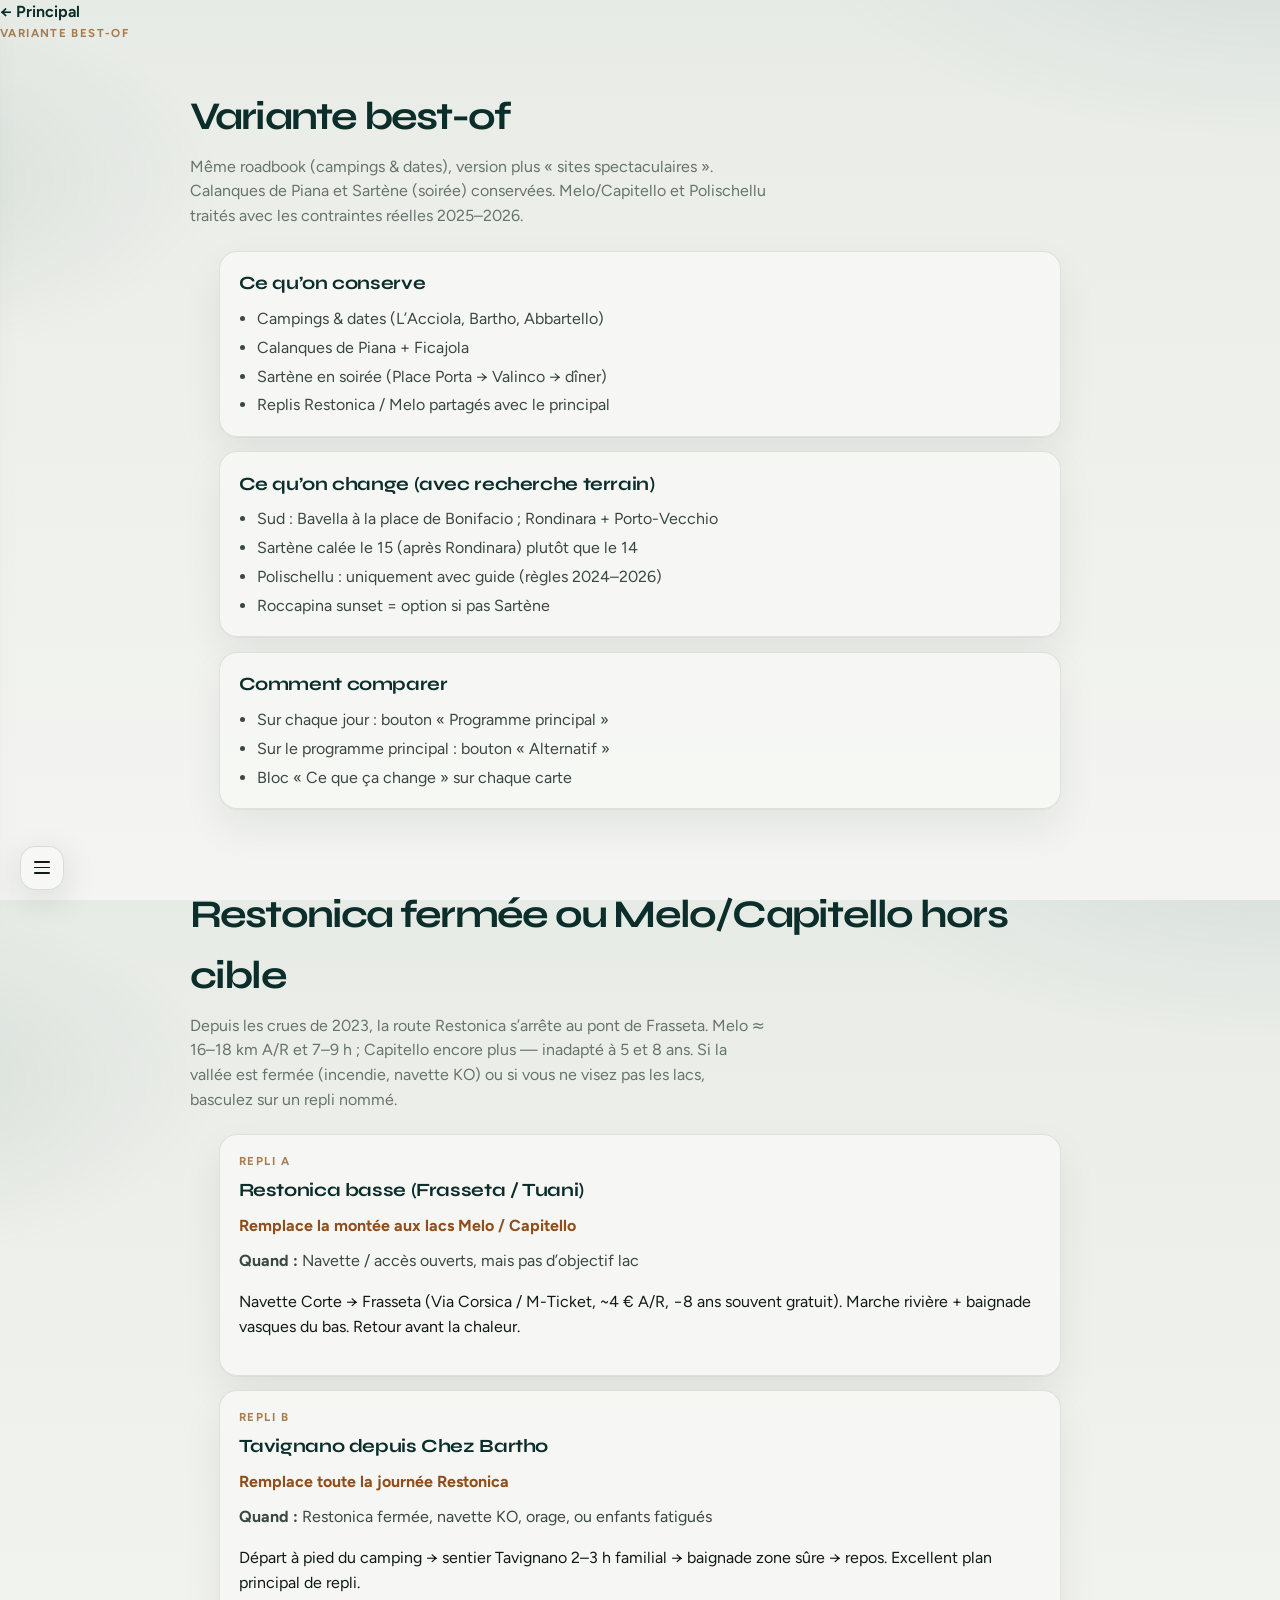
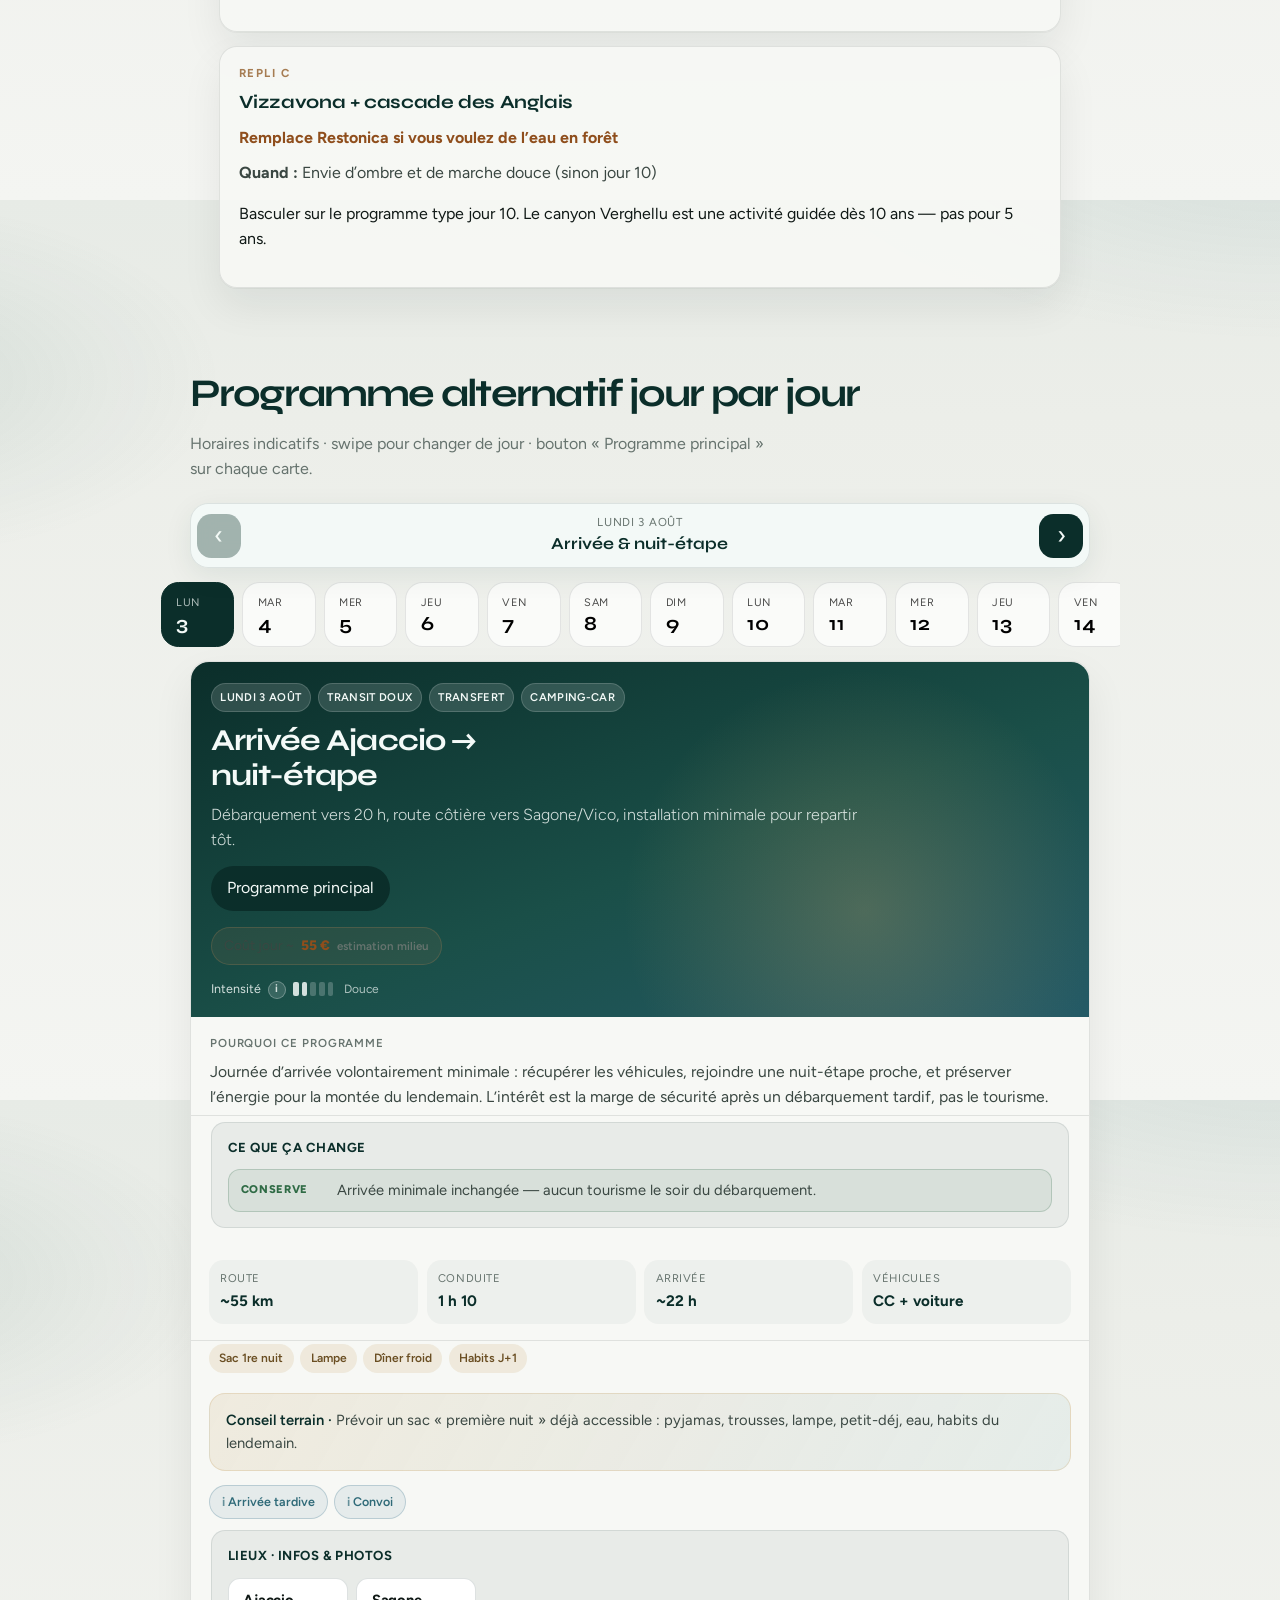
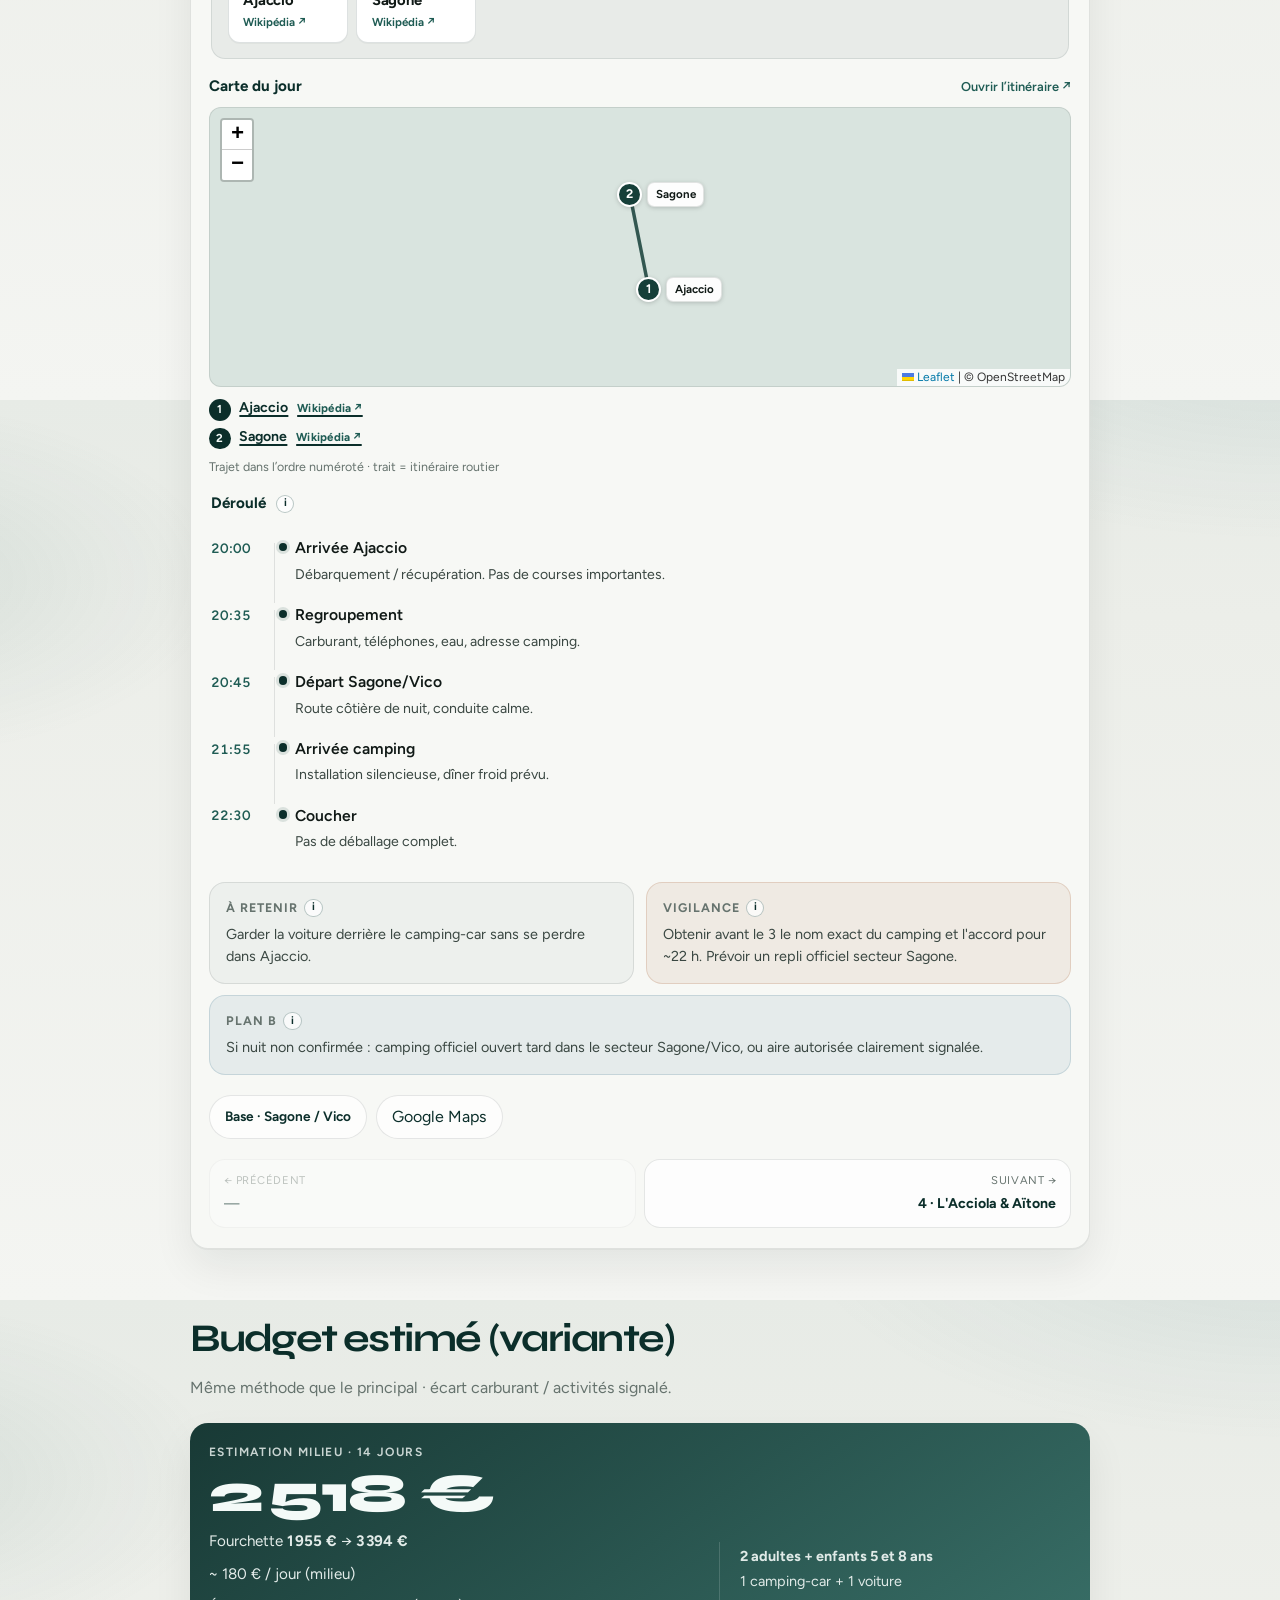
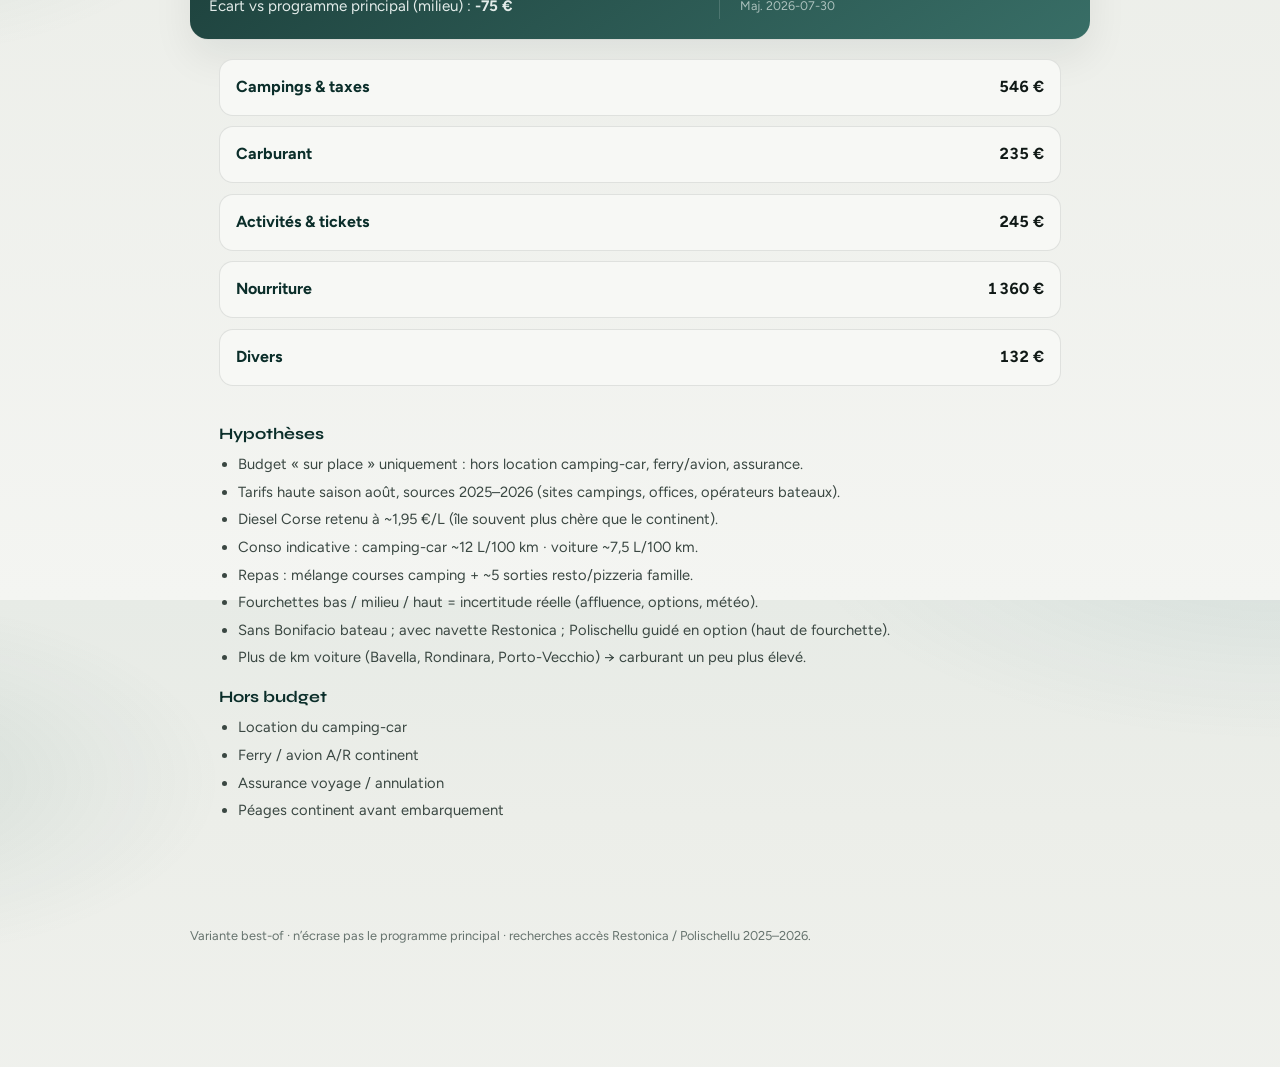
==== commit 8e75b291: "feat: balance Sartène evening, Piana keep, Restonica replis Move Sartène to Campomoro evening (17h)," ====
--- a/alt.html
+++ b/alt.html
@@ -27,7 +27,7 @@
     <nav class="drawer__nav" aria-label="Sections">
       <a href="./index.html">Programme principal</a>
       <a href="#intro-alt">Principes</a>
-      <a href="#replis-melo">Replis Melo</a>
+      <a href="#replis-melo">Restonica / Melo</a>
       <a href="#programme" data-nav="days">Jours</a>
       <a href="#budget" data-nav="budget">Budget</a>
     </nav>
@@ -55,7 +55,7 @@
 
     <section class="panel alt-panel" id="replis-melo">
       <div class="section-head">
-        <h2 id="meloTitle">Replis Melo & Capitello</h2>
+        <h2 id="meloTitle">Restonica / Melo</h2>
         <p id="meloIntro"></p>
       </div>
       <div class="alt-fallbacks" id="meloFallbacks"></div>
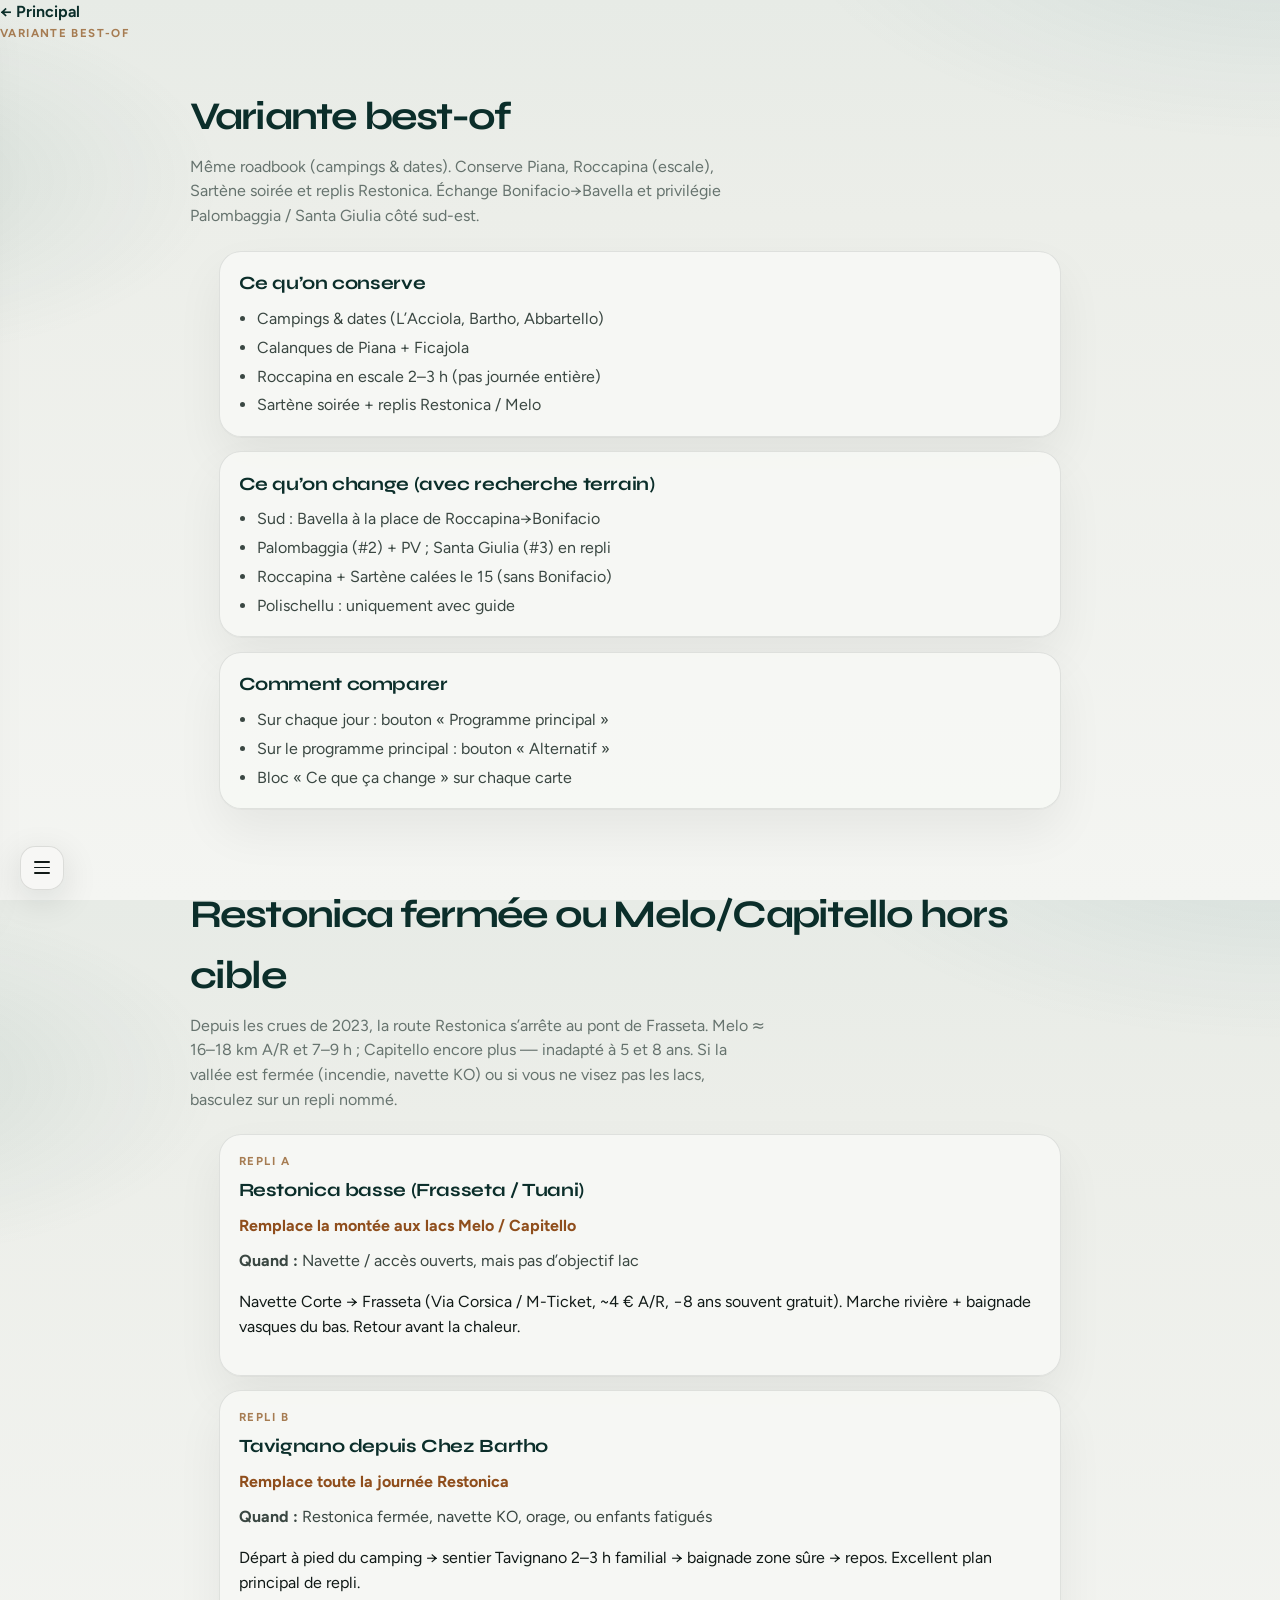
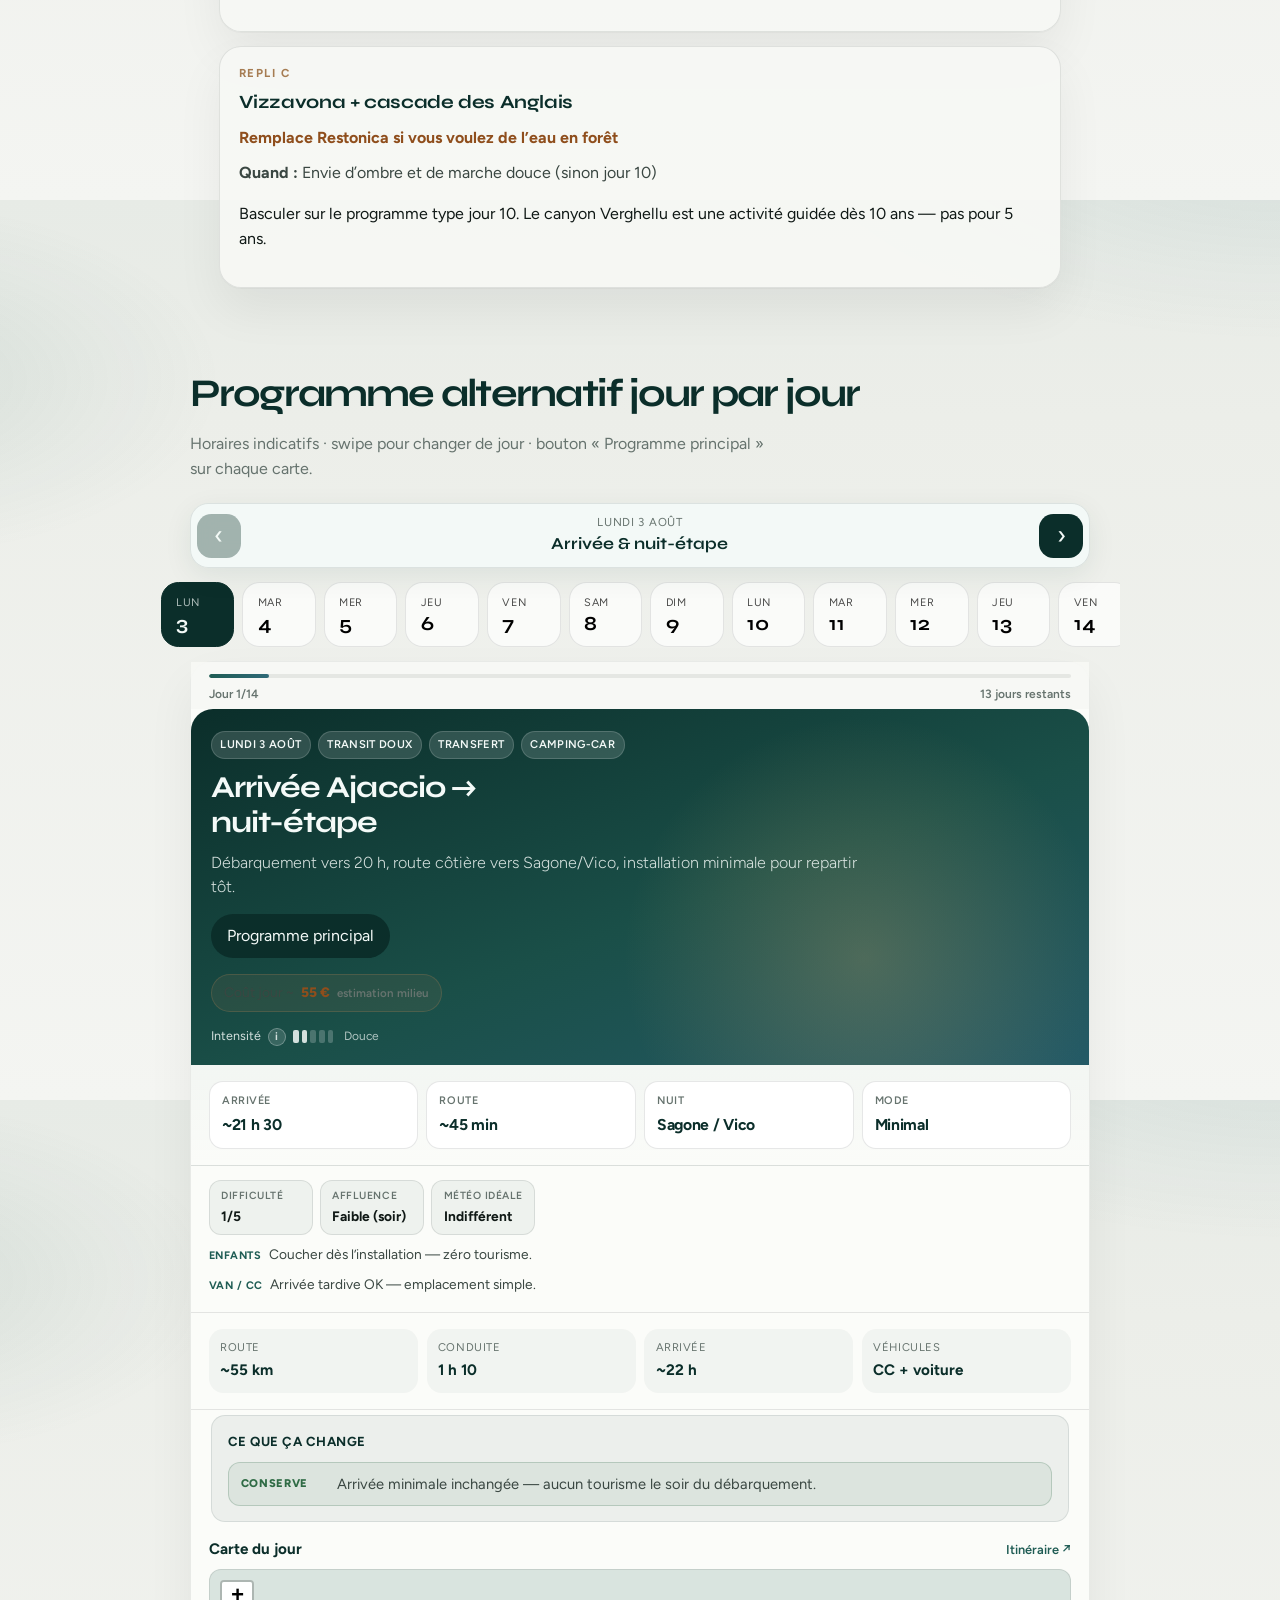
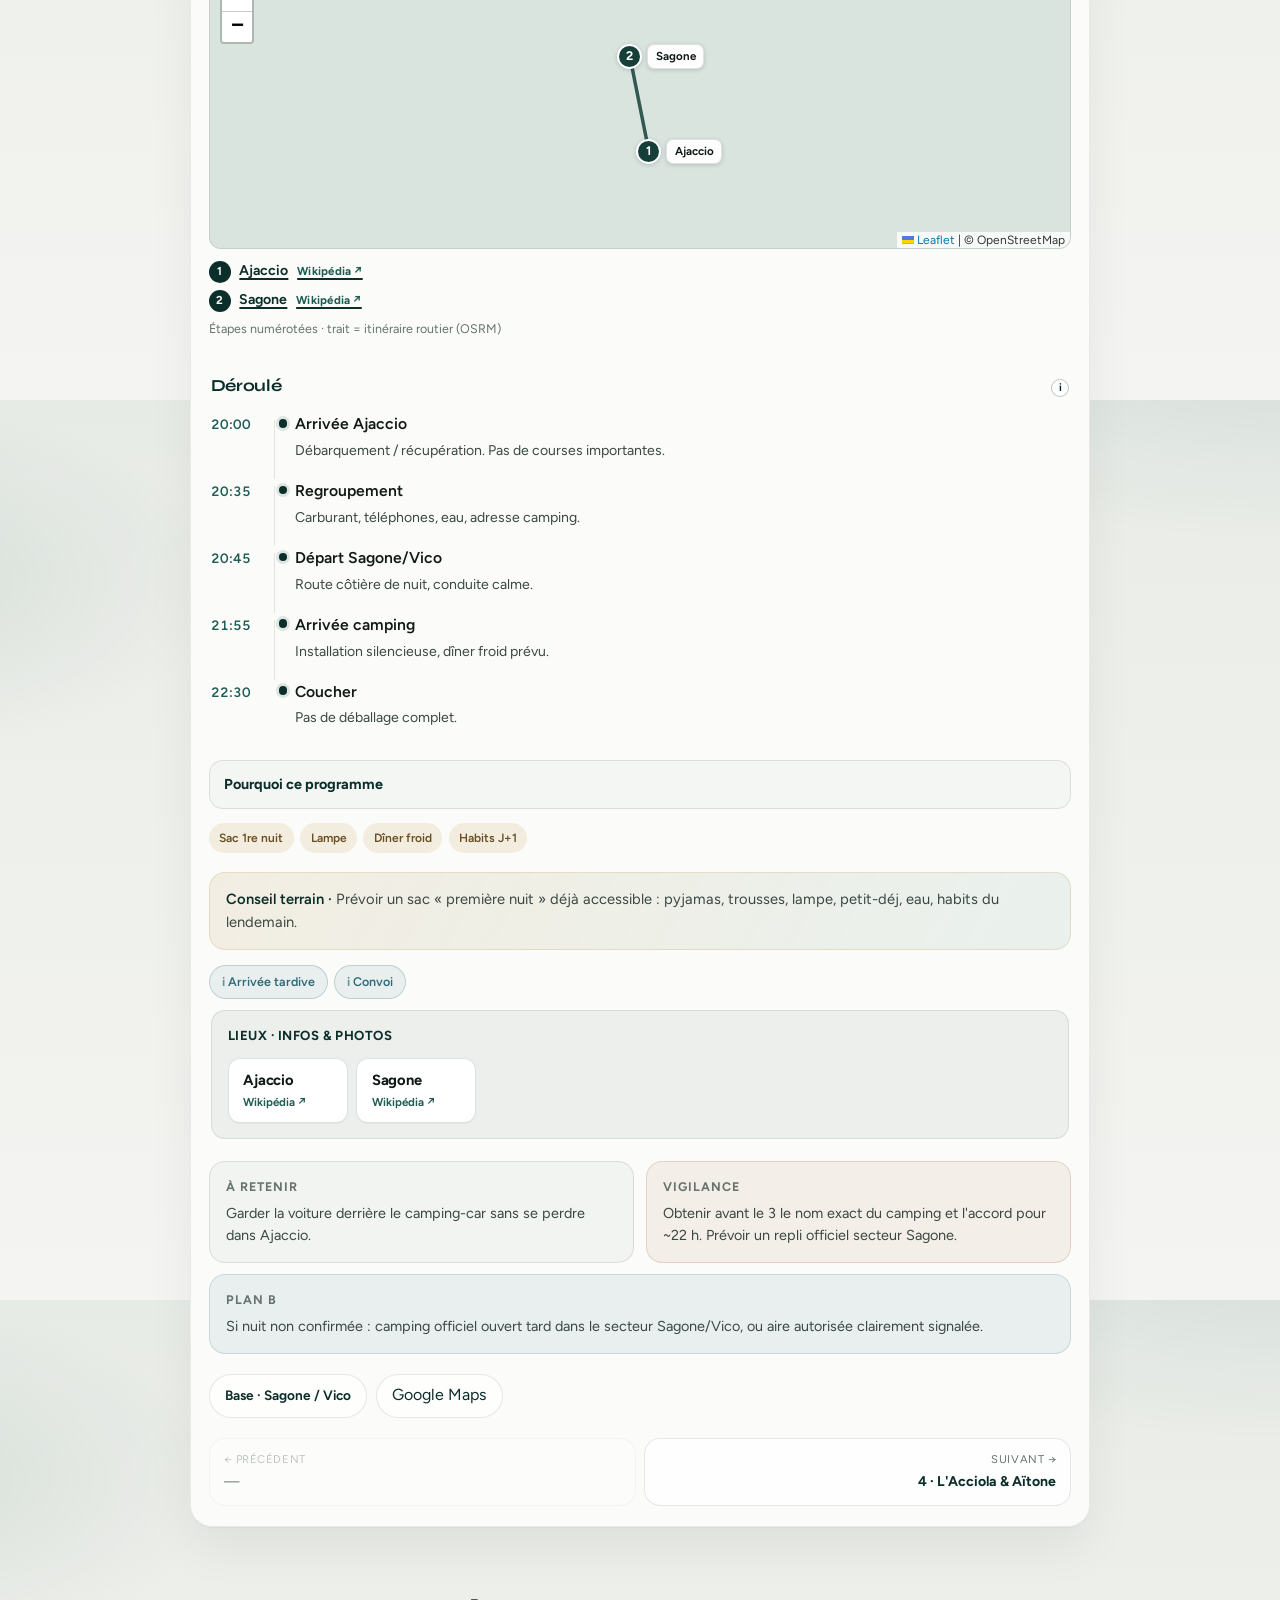
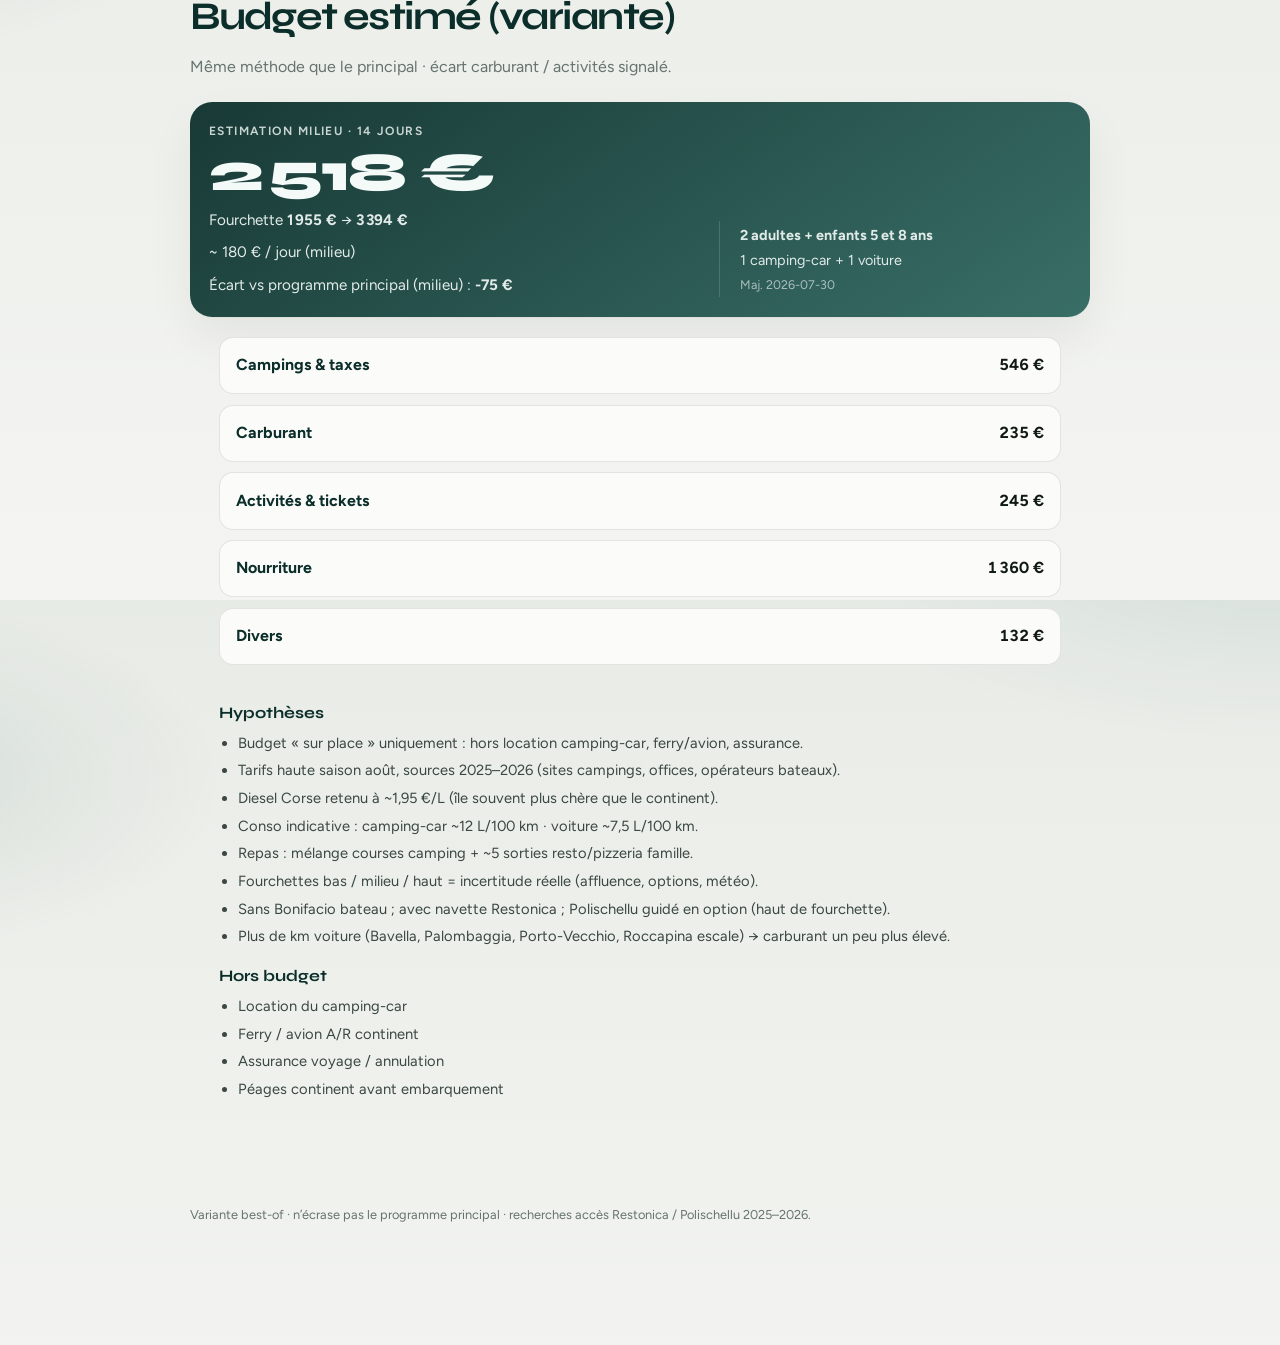
==== commit 47729ee0: "feat: premium roadbook UX with glance cards and guides Add place guides, Restonica A/B, beach/pool r" ====
--- a/alt.html
+++ b/alt.html
@@ -108,6 +108,7 @@
 
   <script src="./assets/vendor/leaflet.js"></script>
   <script src="./data/trip.js"></script>
+  <script src="./data/premium.js"></script>
   <script src="./data/alt-programme.js"></script>
   <script src="./data/budget.js"></script>
   <script src="./assets/alt-boot.js"></script>
--- a/assets/styles.css
+++ b/assets/styles.css
@@ -2377,3 +2377,642 @@
   }
 }
 
+
+/* ========== Premium roadbook layer ========== */
+:root {
+  --card: #fbfcf9;
+  --shadow: 0 1px 0 rgba(16, 25, 22, 0.03), 0 22px 48px rgba(16, 25, 22, 0.06);
+  --radius: 22px;
+}
+
+.trip-pulse {
+  display: grid;
+  grid-template-columns: repeat(2, 1fr);
+  gap: 0.65rem;
+  margin: 0 0 1.25rem;
+}
+
+@media (min-width: 640px) {
+  .trip-pulse {
+    grid-template-columns: repeat(4, 1fr);
+  }
+}
+
+.pulse-card {
+  padding: 1rem 1.05rem;
+  border-radius: 16px;
+  background: var(--card);
+  border: 1px solid var(--line);
+  box-shadow: var(--shadow);
+}
+
+.pulse-card span {
+  display: block;
+  font-size: 0.72rem;
+  text-transform: uppercase;
+  letter-spacing: 0.06em;
+  color: var(--muted);
+}
+
+.pulse-card strong {
+  display: block;
+  margin-top: 0.25rem;
+  font-family: var(--font-display);
+  font-size: 1.35rem;
+  letter-spacing: -0.03em;
+  color: var(--brand);
+}
+
+.day-card--premium {
+  border: 1px solid rgba(16, 25, 22, 0.08);
+}
+
+.day-progress {
+  padding: 0.75rem 1.15rem 0.35rem;
+  background: rgba(247, 248, 245, 0.95);
+}
+
+.day-progress__bar {
+  height: 4px;
+  border-radius: 999px;
+  background: rgba(16, 25, 22, 0.08);
+  overflow: hidden;
+}
+
+.day-progress__bar i {
+  display: block;
+  height: 100%;
+  background: linear-gradient(90deg, var(--brand-2), var(--sea));
+  border-radius: inherit;
+  transition: width 0.45s var(--ease);
+}
+
+.day-progress__meta {
+  display: flex;
+  justify-content: space-between;
+  gap: 0.75rem;
+  margin-top: 0.45rem;
+  font-size: 0.75rem;
+  color: var(--muted);
+  font-weight: 600;
+}
+
+.tag--today {
+  background: rgba(201, 166, 107, 0.35);
+  border-color: rgba(255, 255, 255, 0.28);
+}
+
+.glance {
+  display: grid;
+  grid-template-columns: repeat(2, 1fr);
+  gap: 0.5rem;
+  padding: 1rem 1.15rem;
+  border-bottom: 1px solid var(--line);
+  background: linear-gradient(180deg, rgba(31, 92, 84, 0.04), transparent);
+}
+
+@media (min-width: 640px) {
+  .glance {
+    grid-template-columns: repeat(4, 1fr);
+  }
+}
+
+.glance__item {
+  padding: 0.7rem 0.75rem;
+  border-radius: 14px;
+  background: #fff;
+  border: 1px solid var(--line);
+}
+
+.glance__label {
+  display: block;
+  font-size: 0.68rem;
+  text-transform: uppercase;
+  letter-spacing: 0.05em;
+  color: var(--muted);
+  font-weight: 600;
+}
+
+.glance__value {
+  display: block;
+  margin-top: 0.2rem;
+  font-size: 0.98rem;
+  color: var(--brand);
+  letter-spacing: -0.02em;
+}
+
+.signals {
+  padding: 0.85rem 1.15rem 1rem;
+  border-bottom: 1px solid var(--line);
+}
+
+.signals__badges {
+  display: flex;
+  flex-wrap: wrap;
+  gap: 0.45rem;
+}
+
+.signal {
+  display: inline-flex;
+  flex-direction: column;
+  gap: 0.1rem;
+  padding: 0.45rem 0.7rem;
+  border-radius: 12px;
+  background: rgba(14, 58, 54, 0.05);
+  border: 1px solid var(--line);
+  min-width: 6.5rem;
+}
+
+.signal em {
+  font-style: normal;
+  font-size: 0.65rem;
+  text-transform: uppercase;
+  letter-spacing: 0.05em;
+  color: var(--muted);
+  font-weight: 600;
+}
+
+.signal strong {
+  font-size: 0.86rem;
+  color: var(--ink);
+}
+
+.signals__tip {
+  margin: 0.55rem 0 0;
+  font-size: 0.86rem;
+  color: var(--ink-soft);
+  display: flex;
+  gap: 0.5rem;
+  align-items: baseline;
+}
+
+.signals__tip span {
+  flex: 0 0 auto;
+  font-size: 0.68rem;
+  font-weight: 700;
+  text-transform: uppercase;
+  letter-spacing: 0.04em;
+  color: var(--brand-2);
+}
+
+.section-hint {
+  font-size: 0.78rem;
+  color: var(--muted);
+  font-weight: 500;
+}
+
+.day-section-head {
+  display: flex;
+  align-items: baseline;
+  justify-content: space-between;
+  gap: 0.75rem;
+  flex-wrap: wrap;
+  padding: 1.15rem 1.25rem 0.35rem;
+}
+
+.day-section-head h4 {
+  margin: 0;
+  font-family: var(--font-display);
+  font-size: 1.05rem;
+  letter-spacing: -0.02em;
+}
+
+.timeline__title-row {
+  display: flex;
+  align-items: center;
+  flex-wrap: wrap;
+  gap: 0.4rem;
+}
+
+.timeline__title-row h4 {
+  margin: 0;
+}
+
+.tl-num {
+  display: inline-flex;
+  align-items: center;
+  justify-content: center;
+  width: 1.2rem;
+  height: 1.2rem;
+  border-radius: 50%;
+  background: var(--brand);
+  color: #f4faf8;
+  font-size: 0.68rem;
+  font-weight: 700;
+}
+
+.tl-kind {
+  font-size: 0.65rem;
+  font-weight: 700;
+  text-transform: uppercase;
+  letter-spacing: 0.04em;
+  padding: 0.18rem 0.45rem;
+  border-radius: 999px;
+  background: rgba(47, 106, 120, 0.1);
+  color: var(--sea);
+}
+
+.timeline {
+  padding-top: 0.35rem;
+}
+
+@media (max-width: 520px) {
+  .timeline li {
+    grid-template-columns: 3.1rem 1fr;
+    gap: 0.55rem;
+  }
+  .timeline li::before {
+    left: 3.35rem;
+  }
+  .timeline__time {
+    font-size: 0.78rem;
+  }
+}
+
+.guides {
+  padding-bottom: 0.5rem;
+}
+
+.guides__grid {
+  display: grid;
+  gap: 0.75rem;
+  padding: 0.35rem 1.15rem 1rem;
+}
+
+@media (min-width: 800px) {
+  .guides__grid {
+    grid-template-columns: 1fr 1fr;
+  }
+}
+
+.guide-card {
+  padding: 1rem 1.05rem;
+  border-radius: 16px;
+  background: #fff;
+  border: 1px solid var(--line);
+  box-shadow: 0 10px 28px rgba(16, 25, 22, 0.04);
+}
+
+.guide-card__head {
+  display: flex;
+  flex-wrap: wrap;
+  align-items: flex-start;
+  justify-content: space-between;
+  gap: 0.5rem;
+  margin-bottom: 0.7rem;
+}
+
+.guide-card__head h4 {
+  margin: 0;
+  font-family: var(--font-display);
+  font-size: 1.05rem;
+  letter-spacing: -0.02em;
+}
+
+.guide-card__meta {
+  display: flex;
+  flex-wrap: wrap;
+  gap: 0.35rem;
+}
+
+.badge-soft {
+  font-size: 0.68rem;
+  font-weight: 700;
+  padding: 0.25rem 0.5rem;
+  border-radius: 999px;
+  background: rgba(14, 58, 54, 0.08);
+  color: var(--brand);
+}
+
+.badge-soft--sea {
+  background: rgba(47, 106, 120, 0.12);
+  color: var(--sea);
+}
+
+.guide-card__dl {
+  margin: 0;
+  display: grid;
+  gap: 0.55rem;
+}
+
+.guide-card__dl dt {
+  font-size: 0.68rem;
+  text-transform: uppercase;
+  letter-spacing: 0.05em;
+  color: var(--muted);
+  font-weight: 700;
+  margin: 0 0 0.15rem;
+}
+
+.guide-card__dl dd {
+  margin: 0;
+  font-size: 0.88rem;
+  color: var(--ink-soft);
+  line-height: 1.45;
+}
+
+.plan-duo {
+  padding-bottom: 0.5rem;
+}
+
+.plan-card {
+  margin: 0.65rem 1.15rem;
+  padding: 1.05rem 1.1rem 0.5rem;
+  border-radius: 18px;
+  border: 1px solid var(--line);
+  background: #fff;
+}
+
+.plan-card--a {
+  border-color: rgba(47, 107, 69, 0.28);
+  background: linear-gradient(180deg, rgba(47, 107, 69, 0.06), #fff 40%);
+}
+
+.plan-card--b {
+  border-color: rgba(47, 106, 120, 0.28);
+  background: linear-gradient(180deg, rgba(47, 106, 120, 0.07), #fff 40%);
+}
+
+.plan-card__id {
+  margin: 0;
+  font-size: 0.7rem;
+  font-weight: 800;
+  letter-spacing: 0.08em;
+  text-transform: uppercase;
+  color: var(--brand-2);
+}
+
+.plan-card h4 {
+  margin: 0.25rem 0 0.45rem;
+  font-family: var(--font-display);
+  font-size: 1.1rem;
+}
+
+.plan-card__when,
+.plan-card__level {
+  margin: 0 0 0.35rem;
+  font-size: 0.88rem;
+  color: var(--ink-soft);
+}
+
+.metrics--embed {
+  padding: 0.75rem 0;
+  border: 0;
+}
+
+.timeline--embed {
+  padding: 0.25rem 0 0.5rem;
+}
+
+.info-table-wrap,
+.rank-table-wrap {
+  padding: 0.35rem 1.15rem 1.15rem;
+  overflow-x: auto;
+  -webkit-overflow-scrolling: touch;
+}
+
+.panel .info-table-wrap,
+.panel .rank-table-wrap {
+  padding-left: 0;
+  padding-right: 0;
+}
+
+.info-table {
+  width: 100%;
+  border-collapse: collapse;
+  font-size: 0.86rem;
+  min-width: 560px;
+  background: var(--card);
+  border-radius: 16px;
+  overflow: hidden;
+  border: 1px solid var(--line);
+}
+
+.info-table th,
+.info-table td {
+  padding: 0.7rem 0.75rem;
+  text-align: left;
+  border-bottom: 1px solid var(--line);
+  vertical-align: top;
+}
+
+.info-table th {
+  font-size: 0.68rem;
+  text-transform: uppercase;
+  letter-spacing: 0.05em;
+  color: var(--muted);
+  background: rgba(14, 58, 54, 0.04);
+}
+
+.info-table tr:last-child td {
+  border-bottom: 0;
+}
+
+.rank-pill {
+  display: inline-flex;
+  align-items: center;
+  justify-content: center;
+  min-width: 1.5rem;
+  height: 1.5rem;
+  padding: 0 0.35rem;
+  border-radius: 999px;
+  background: var(--brand);
+  color: #f4faf8;
+  font-size: 0.75rem;
+  font-weight: 800;
+}
+
+.rank-pill--mute {
+  background: rgba(16, 25, 22, 0.15);
+  color: var(--muted);
+}
+
+.focus-grid {
+  padding-bottom: 0.35rem;
+}
+
+.focus-grid__items {
+  display: grid;
+  gap: 0.55rem;
+  padding: 0.35rem 1.15rem 1rem;
+}
+
+@media (min-width: 700px) {
+  .focus-grid__items {
+    grid-template-columns: repeat(2, 1fr);
+  }
+}
+
+.focus-card {
+  padding: 0.85rem 0.95rem;
+  border-radius: 14px;
+  background: rgba(14, 58, 54, 0.04);
+  border: 1px solid var(--line);
+}
+
+.focus-card h5 {
+  margin: 0 0 0.3rem;
+  font-size: 0.92rem;
+  font-family: var(--font-display);
+}
+
+.focus-card p {
+  margin: 0;
+  font-size: 0.86rem;
+  color: var(--ink-soft);
+}
+
+.why-details {
+  margin: 0.5rem 1.15rem 0.75rem;
+  padding: 0.75rem 0.9rem;
+  border-radius: 14px;
+  border: 1px solid var(--line);
+  background: rgba(14, 58, 54, 0.03);
+}
+
+.why-details summary {
+  cursor: pointer;
+  font-weight: 700;
+  font-size: 0.9rem;
+  color: var(--brand);
+  list-style: none;
+}
+
+.why-details summary::-webkit-details-marker {
+  display: none;
+}
+
+.why-details p {
+  margin: 0.55rem 0 0;
+  font-size: 0.9rem;
+  color: var(--ink-soft);
+}
+
+.pool-grid {
+  display: grid;
+  gap: 0.75rem;
+}
+
+@media (min-width: 720px) {
+  .pool-grid {
+    grid-template-columns: 1fr 1fr;
+  }
+}
+
+.pool-card {
+  padding: 1.05rem 1.1rem;
+  border-radius: 18px;
+  background: var(--card);
+  border: 1px solid var(--line);
+  box-shadow: var(--shadow);
+}
+
+.pool-card.is-drop {
+  opacity: 0.78;
+  background: rgba(16, 25, 22, 0.02);
+}
+
+.pool-card header {
+  display: flex;
+  flex-wrap: wrap;
+  align-items: center;
+  gap: 0.45rem;
+  margin-bottom: 0.45rem;
+}
+
+.pool-card h3 {
+  margin: 0;
+  flex: 1;
+  font-family: var(--font-display);
+  font-size: 1.05rem;
+}
+
+.pool-card__flag {
+  font-size: 0.68rem;
+  font-weight: 800;
+  text-transform: uppercase;
+  letter-spacing: 0.04em;
+  color: var(--ok);
+}
+
+.pool-card.is-drop .pool-card__flag {
+  color: var(--muted);
+}
+
+.pool-card > p {
+  margin: 0 0 0.55rem;
+  font-size: 0.9rem;
+  color: var(--ink-soft);
+}
+
+.pool-card__meta {
+  list-style: none;
+  margin: 0;
+  padding: 0;
+  display: grid;
+  gap: 0.25rem;
+  font-size: 0.84rem;
+}
+
+.pool-card__meta em {
+  font-style: normal;
+  font-weight: 700;
+  color: var(--muted);
+  margin-right: 0.35rem;
+  font-size: 0.72rem;
+  text-transform: uppercase;
+  letter-spacing: 0.04em;
+}
+
+.pool-card__note {
+  margin: 0.65rem 0 0 !important;
+  font-size: 0.82rem !important;
+  color: var(--brand-2) !important;
+  font-weight: 600;
+}
+
+.section-foot {
+  margin: 0.75rem 0 0;
+  font-size: 0.88rem;
+  color: var(--muted);
+}
+
+.text-link {
+  border: 0;
+  background: none;
+  padding: 0;
+  color: var(--brand-2);
+  font: inherit;
+  font-weight: 700;
+  text-decoration: underline;
+  text-underline-offset: 0.15em;
+  cursor: pointer;
+}
+
+.map.map--day {
+  min-height: 260px;
+}
+
+@media (min-width: 768px) {
+  .map.map--day {
+    min-height: 320px;
+  }
+}
+
+@media (max-width: 560px) {
+  .day-card__hero {
+    padding: 1.15rem 1rem 1rem;
+  }
+  .day-card__hero h3 {
+    max-width: none;
+  }
+  .glance,
+  .signals,
+  .metrics {
+    padding-left: 1rem;
+    padding-right: 1rem;
+  }
+  .pin__label {
+    display: none;
+  }
+}
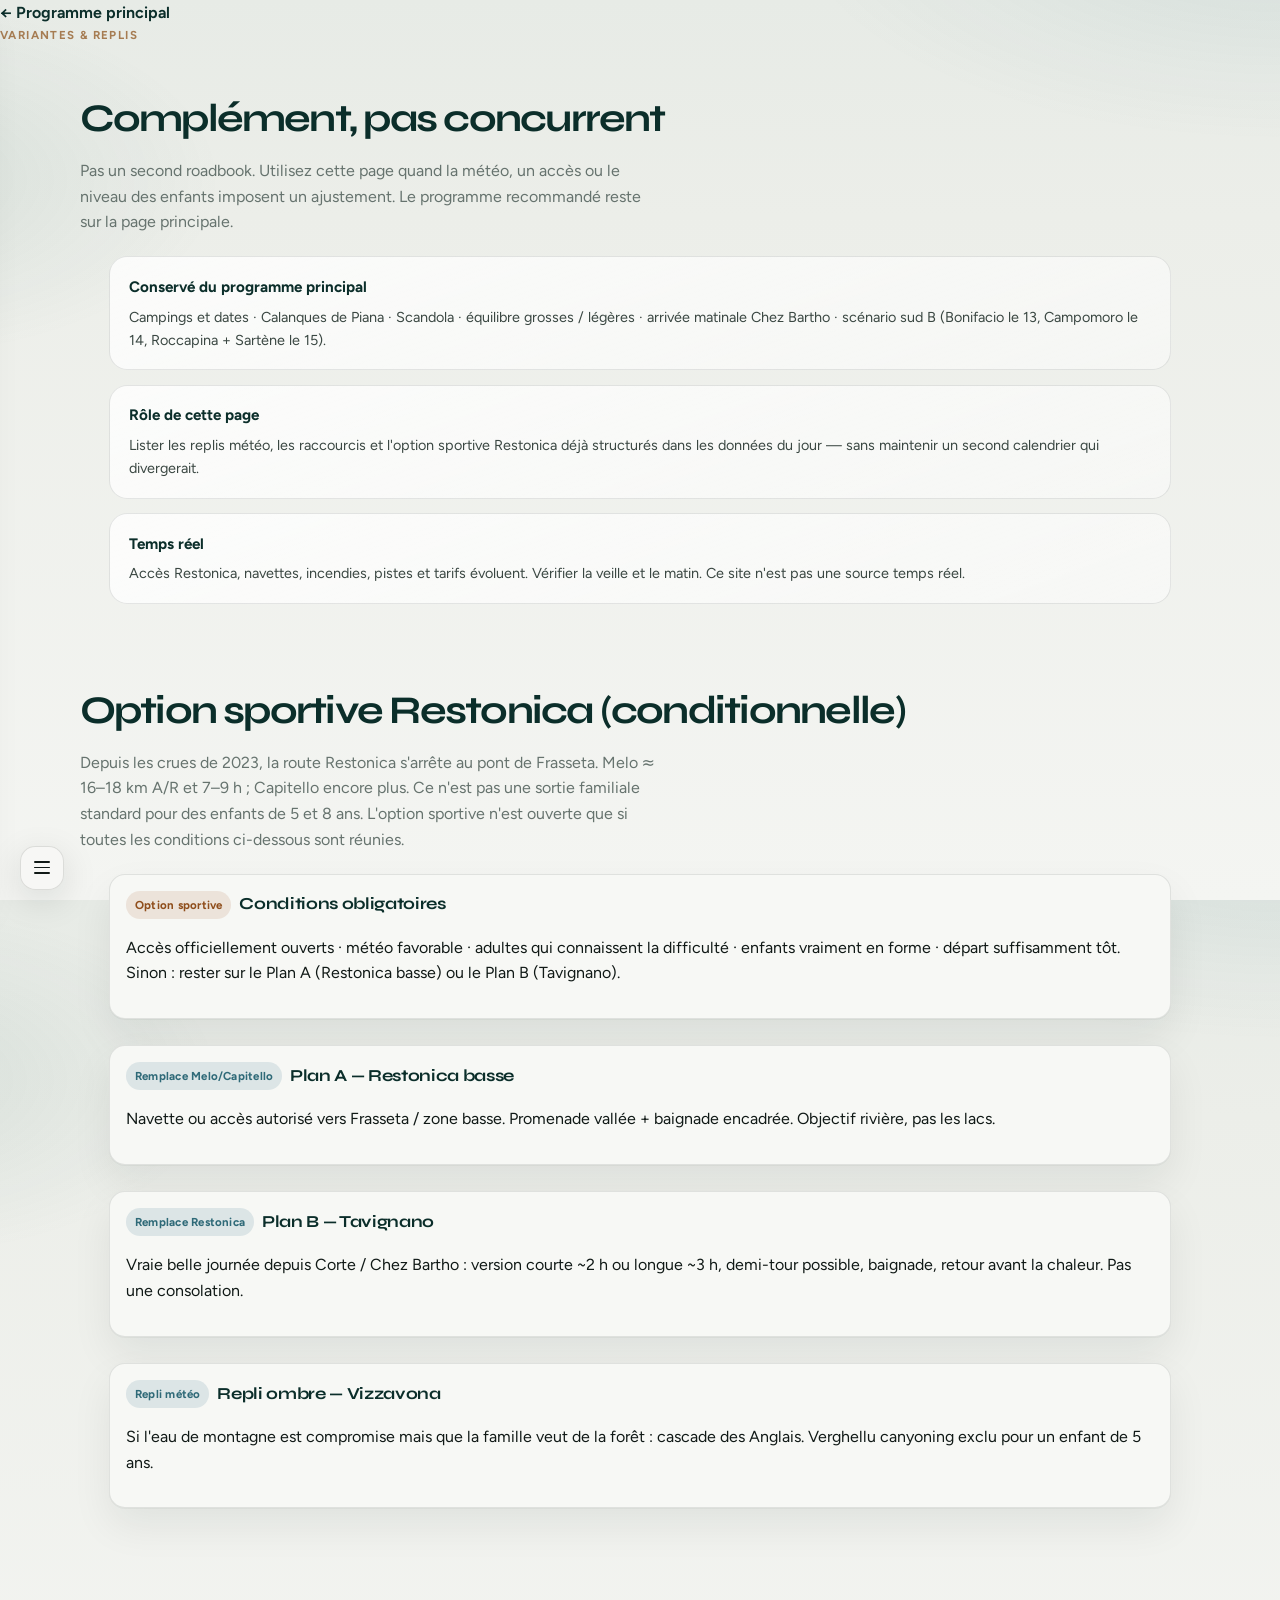
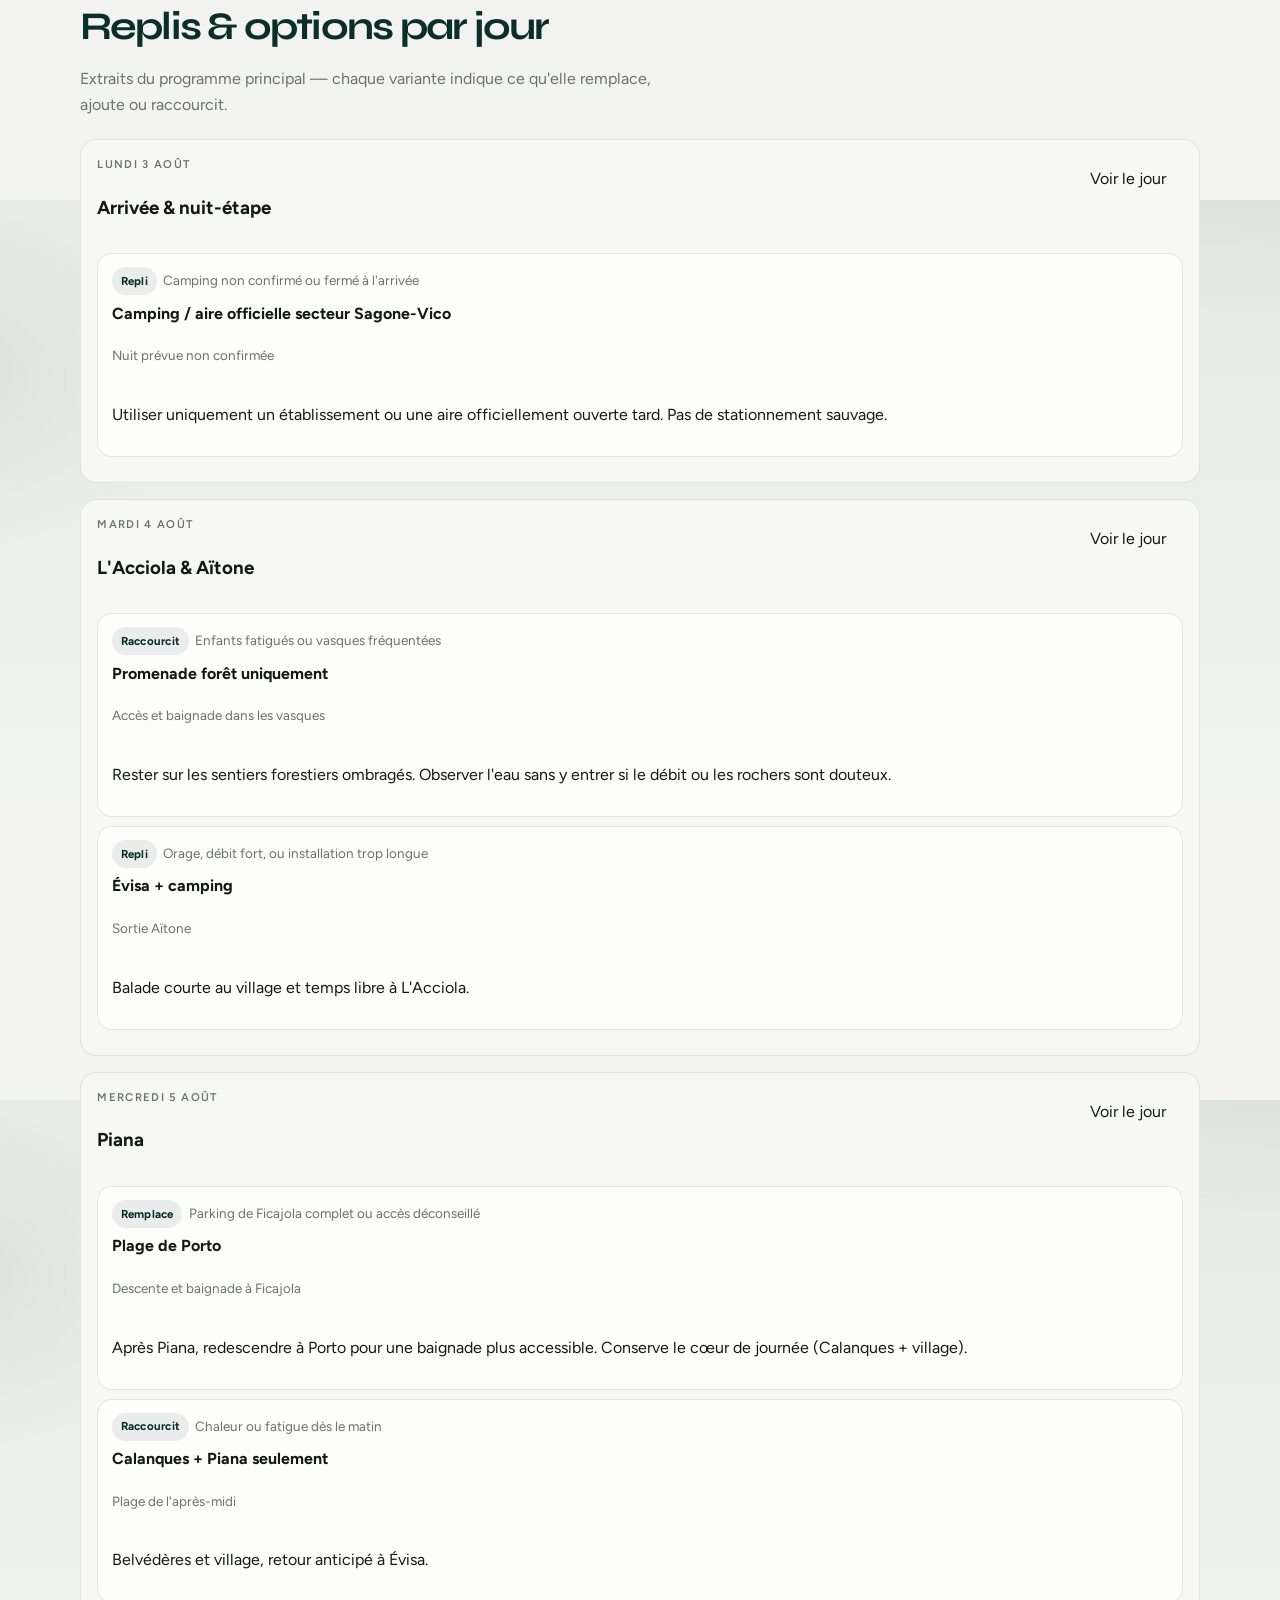
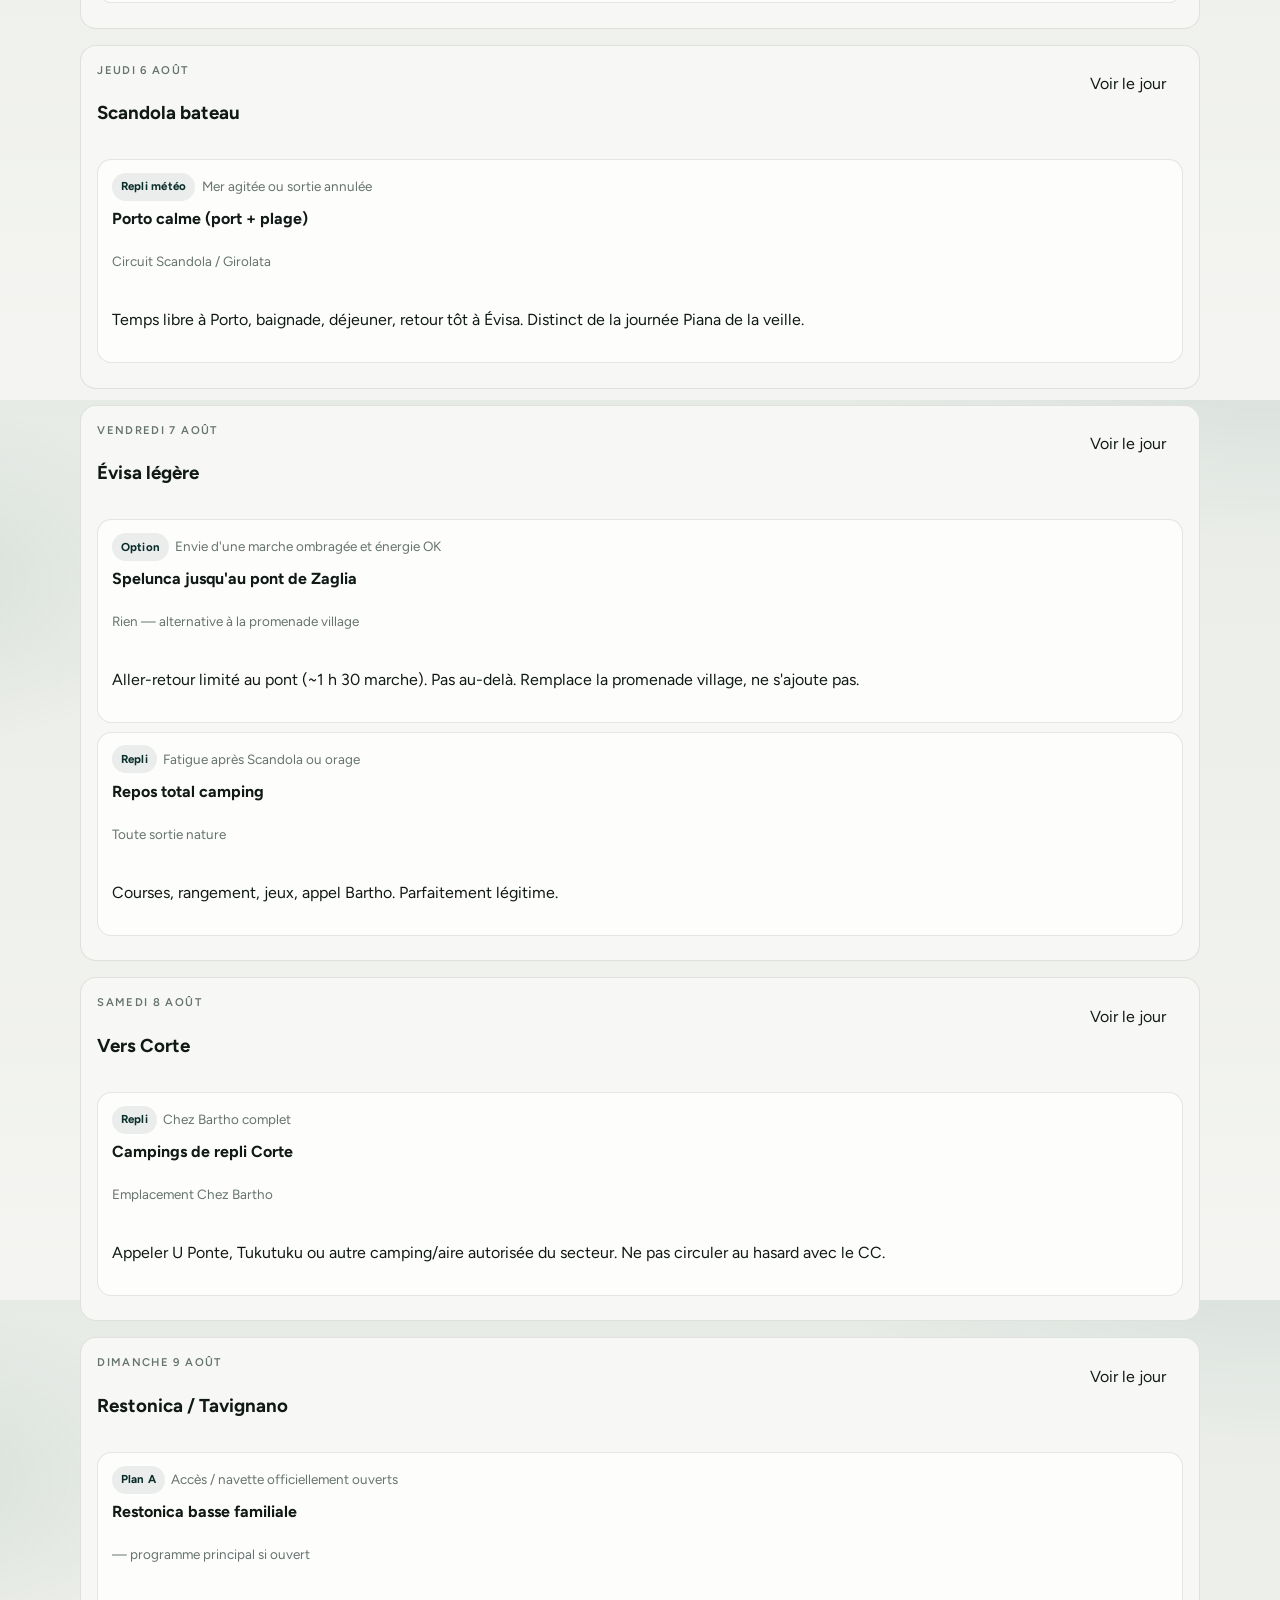
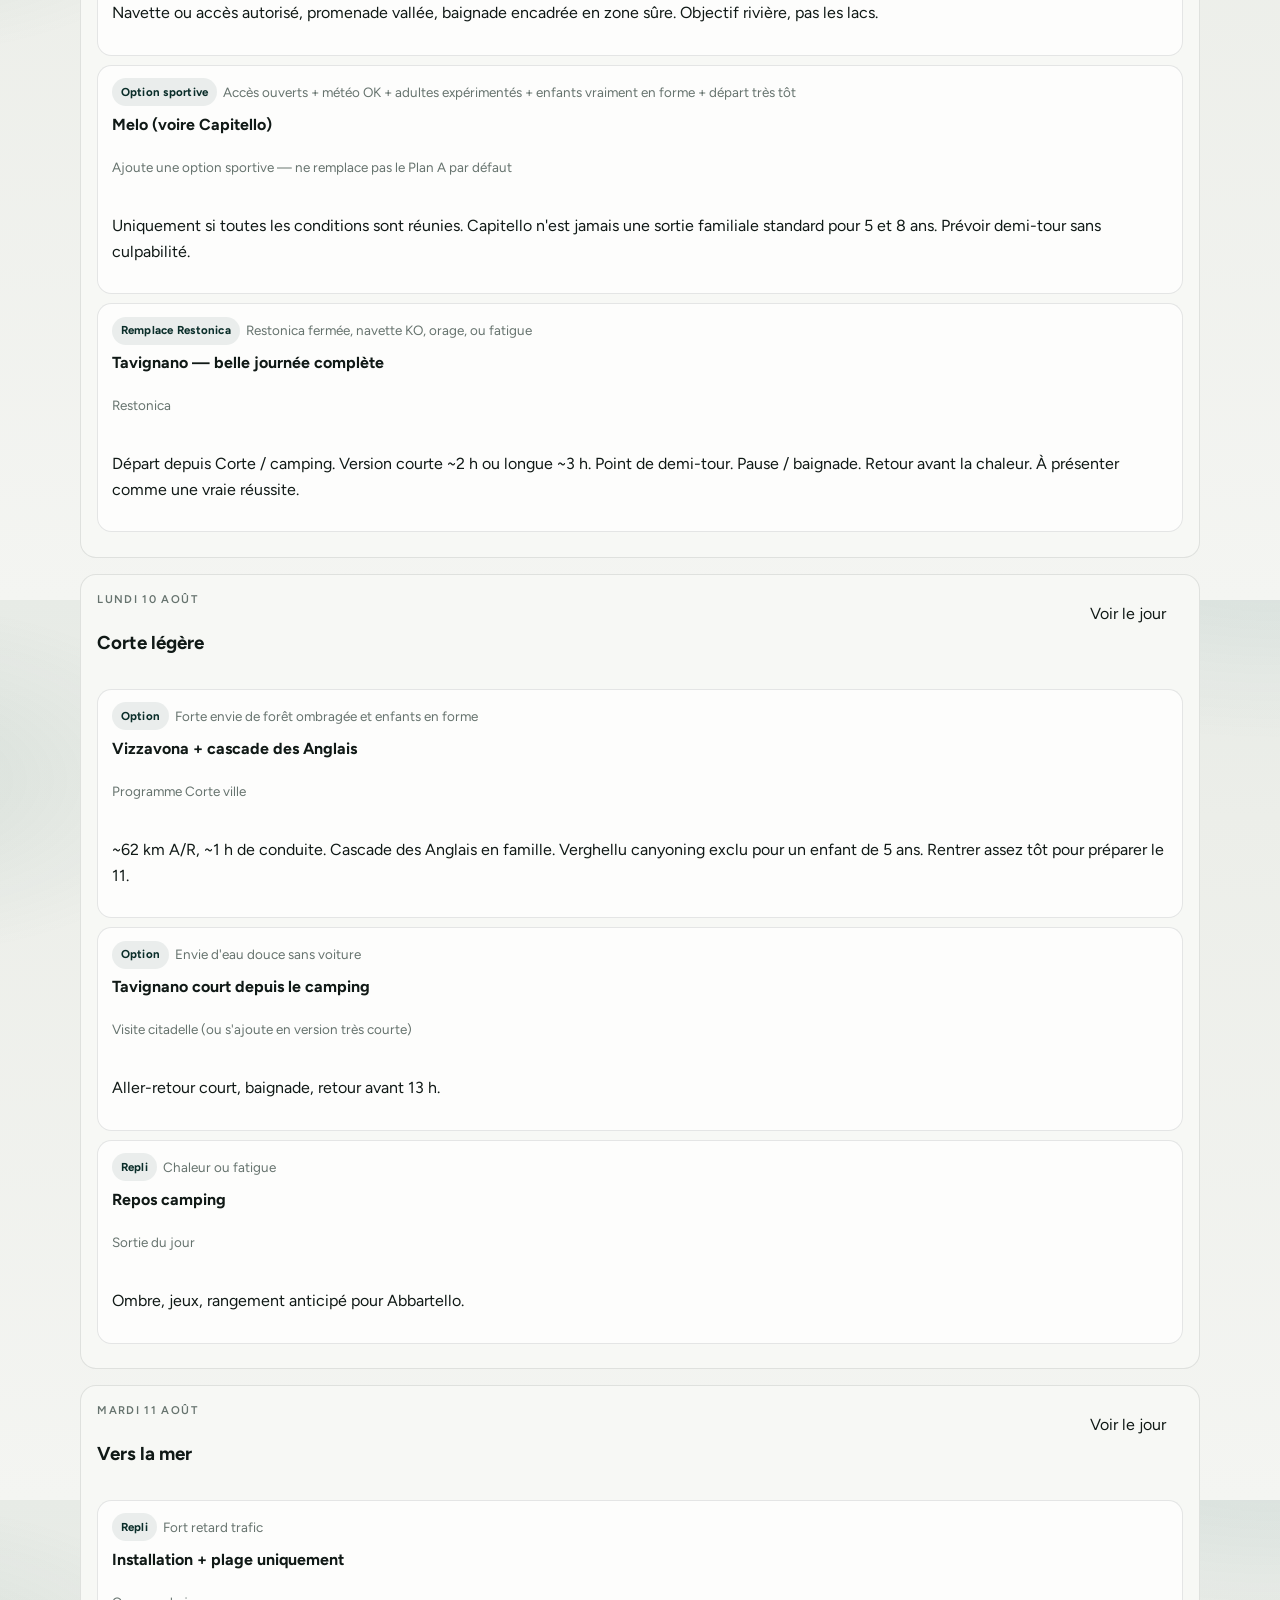
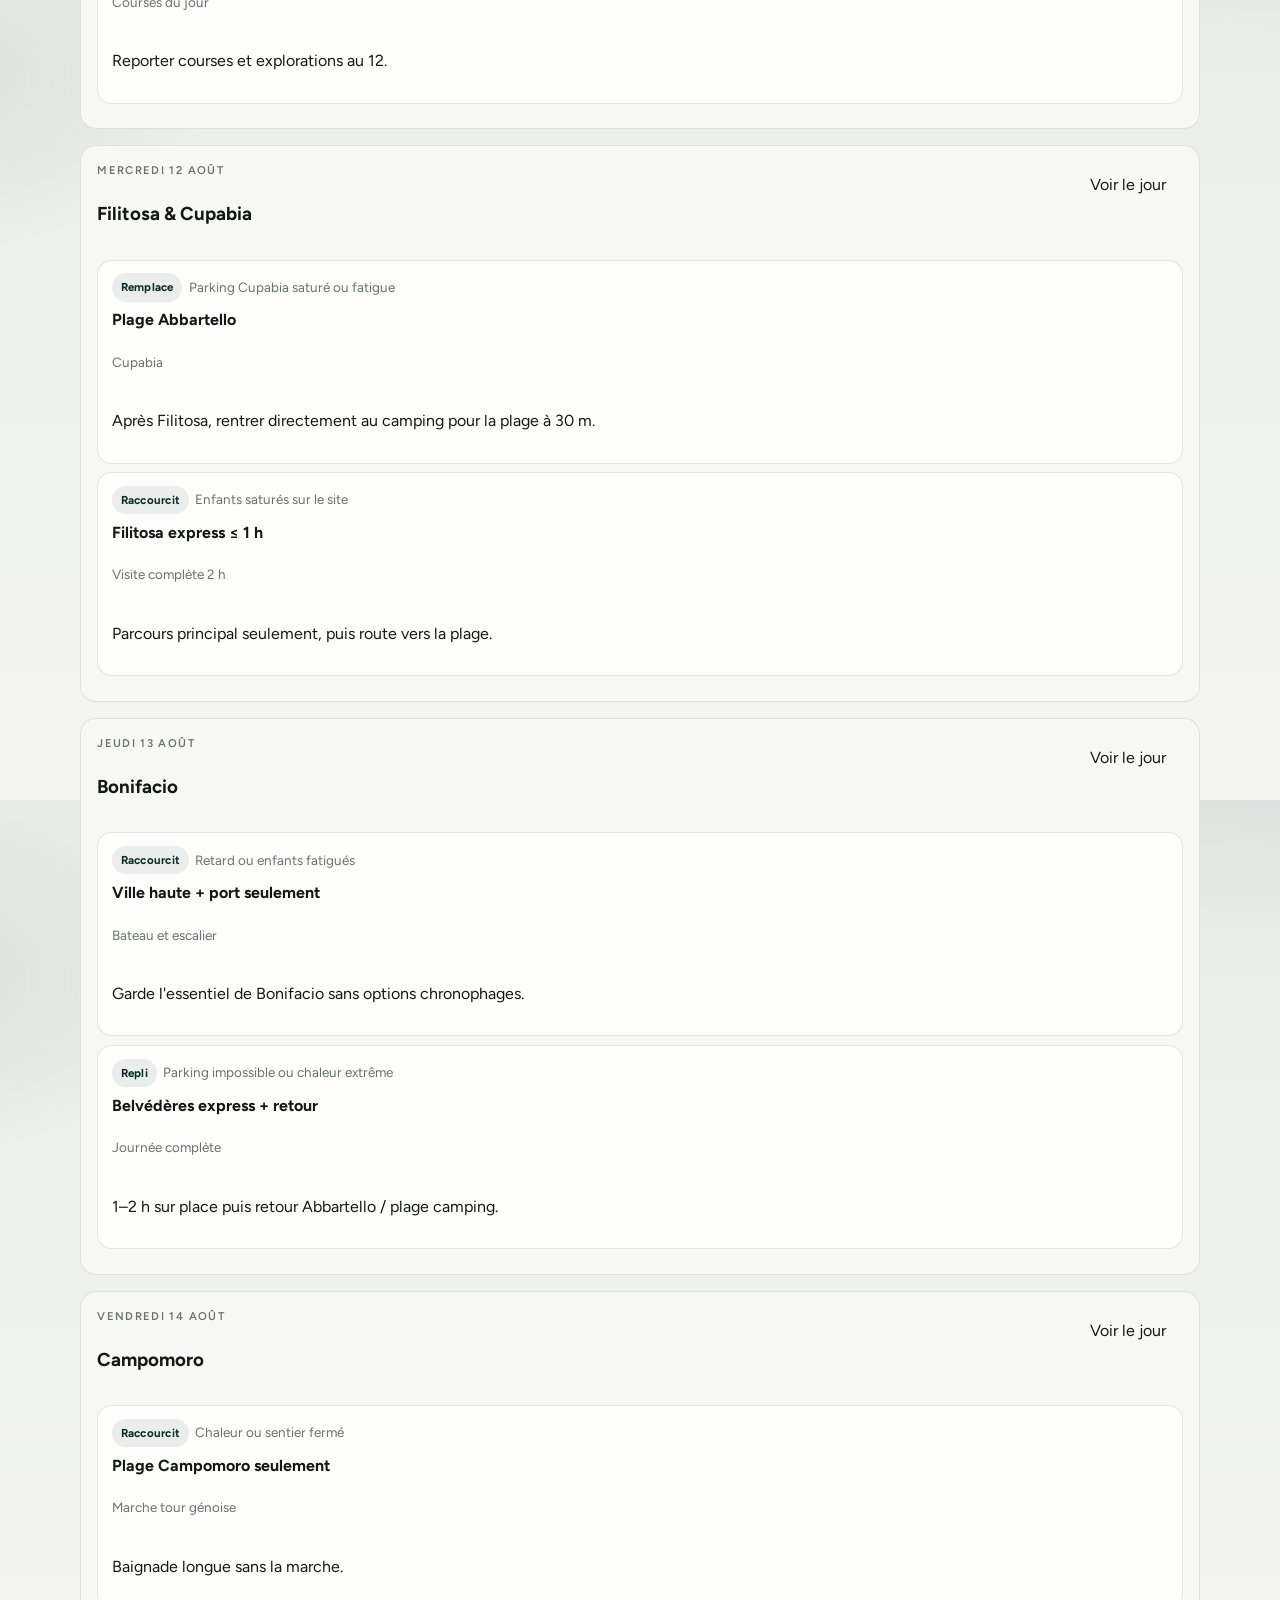
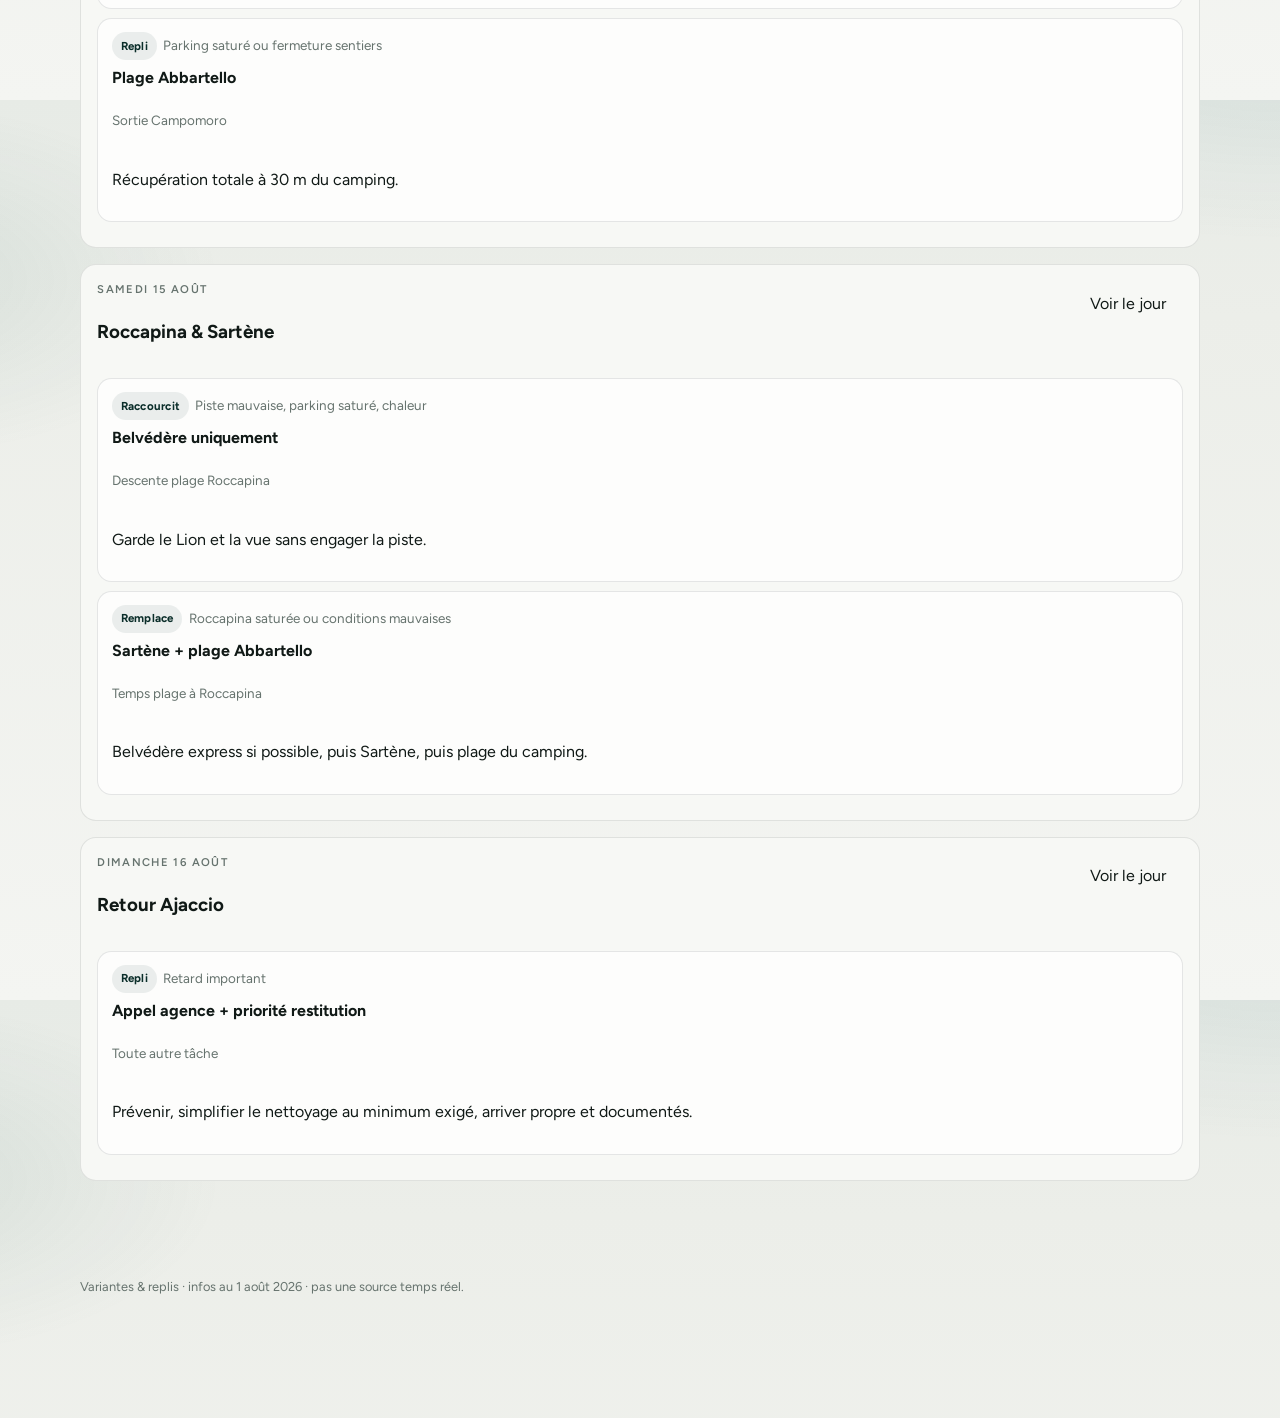
==== commit ae611eb6: "feat: rebalance roadbook programme and UX hierarchy Consolidate a single recommended itinerary with " ====
--- a/alt.html
+++ b/alt.html
@@ -4,16 +4,15 @@
   <meta charset="UTF-8" />
   <meta name="viewport" content="width=device-width, initial-scale=1, viewport-fit=cover" />
   <meta name="theme-color" content="#0b2e2a" />
-  <meta name="description" content="Variante best-of Corse 2026 — même format que le programme (horaires, cartes, liens), Calanques de Piana conservées." />
+  <meta name="description" content="Variantes et replis Corse 2026 — météo, accès fermés, option sportive. Complément du programme principal." />
   <meta name="apple-mobile-web-app-capable" content="yes" />
-  <title>Corse 2026 · Variante best-of</title>
+  <title>Corse 2026 · Variantes &amp; replis</title>
   <link rel="manifest" href="./manifest.webmanifest" />
   <link rel="icon" href="./icons/icon.svg" type="image/svg+xml" />
   <link rel="apple-touch-icon" href="./icons/apple-touch.png" />
   <link rel="preconnect" href="https://fonts.googleapis.com" />
   <link rel="preconnect" href="https://fonts.gstatic.com" crossorigin />
   <link href="https://fonts.googleapis.com/css2?family=Figtree:wght@300;400;500;600;700&family=Syne:wght@500;600;700;800&display=swap" rel="stylesheet" />
-  <link rel="stylesheet" href="./assets/vendor/leaflet.css" />
   <link rel="stylesheet" href="./assets/styles.css" />
 </head>
 <body class="alt-page" data-mode="alt">
@@ -21,71 +20,47 @@
 
   <aside class="drawer" id="drawer" aria-hidden="true">
     <div class="drawer__head">
-      <p class="drawer__title">Variante best-of</p>
+      <p class="drawer__title">Variantes &amp; replis</p>
       <button class="drawer__close" id="drawerClose" type="button" aria-label="Fermer">×</button>
     </div>
     <nav class="drawer__nav" aria-label="Sections">
       <a href="./index.html">Programme principal</a>
-      <a href="#intro-alt">Principes</a>
-      <a href="#replis-melo">Restonica / Melo</a>
-      <a href="#programme" data-nav="days">Jours</a>
-      <a href="#budget" data-nav="budget">Budget</a>
+      <a href="#intro-alt" data-nav="intro">Rôle de cette page</a>
+      <a href="#replis-melo" data-nav="melo">Option sportive Restonica</a>
+      <a href="#variants" data-nav="variants">Replis par jour</a>
     </nav>
-    <div class="drawer__days">
-      <p class="drawer__label">Aller au jour</p>
-      <div class="drawer__day-list" id="drawerDays"></div>
-    </div>
-    <p class="drawer__note">Même format que le programme principal · swipe horizontal · flèches ← →</p>
+    <p class="drawer__note">Cette page n'est pas un second roadbook. Le programme recommandé reste sur la page principale.</p>
   </aside>
   <div class="scrim" id="scrim" hidden></div>
 
   <header class="alt-top">
-    <a class="alt-top__back" href="./index.html">← Principal</a>
-    <p class="alt-top__badge">Variante best-of</p>
+    <a class="alt-top__back" href="./index.html">← Programme principal</a>
+    <p class="alt-top__badge">Variantes &amp; replis</p>
   </header>
 
   <main id="main" class="alt-main">
     <section class="panel alt-panel" id="intro-alt">
       <div class="section-head">
-        <h2>Variante best-of</h2>
-        <p id="altLead">Mêmes campings & dates · format complet (horaires, cartes, liens) · recherches terrain 2025–2026.</p>
+        <h2>Complément, pas concurrent</h2>
+        <p id="altLead">Météo défavorable, accès Restonica fermé, option sportive conditionnelle — sans faire diverger un second programme.</p>
       </div>
       <div class="alt-principles" id="altPrinciples"></div>
     </section>
 
     <section class="panel alt-panel" id="replis-melo">
       <div class="section-head">
-        <h2 id="meloTitle">Restonica / Melo</h2>
+        <h2 id="meloTitle">Option sportive Restonica</h2>
         <p id="meloIntro"></p>
       </div>
       <div class="alt-fallbacks" id="meloFallbacks"></div>
     </section>
 
-    <section class="panel panel--flush" id="programme">
-      <div class="section-head section-head--pad">
-        <h2>Programme alternatif jour par jour</h2>
-        <p>Horaires indicatifs · swipe pour changer de jour · bouton « Programme principal » sur chaque carte.</p>
+    <section class="panel alt-panel" id="variants">
+      <div class="section-head">
+        <h2>Replis &amp; options par jour</h2>
+        <p>Extraits du programme principal — chaque variante indique ce qu'elle remplace, ajoute ou raccourcit.</p>
       </div>
-
-      <div class="day-switcher" id="daySwitcher">
-        <button type="button" class="day-switcher__btn" id="prevDay" aria-label="Jour précédent">‹</button>
-        <button type="button" class="day-switcher__current" id="daySwitcherLabel" aria-haspopup="listbox">
-          <span class="day-switcher__date" id="switchDate">—</span>
-          <span class="day-switcher__title" id="switchTitle">—</span>
-        </button>
-        <button type="button" class="day-switcher__btn" id="nextDay" aria-label="Jour suivant">›</button>
-      </div>
-
-      <div class="day-rail" id="dayRail" role="tablist" aria-label="Jours du séjour (variante)"></div>
-      <div class="day-stage" id="dayStage"></div>
-    </section>
-
-    <section class="panel alt-panel" id="budget">
-      <div class="section-head">
-        <h2>Budget estimé (variante)</h2>
-        <p>Même méthode que le principal · écart carburant / activités signalé.</p>
-      </div>
-      <div id="budgetRoot"></div>
+      <div id="variantsRoot"></div>
     </section>
   </main>
 
@@ -94,7 +69,7 @@
   </button>
 
   <div class="tip-layer" id="tipLayer" hidden>
-    <div class="tip-card" role="dialog" aria-modal="true" aria-labelledby="tipTitle">
+    <div class="tip-card" role="dialog" aria-modal="true" aria-labelledby="tipTitle" aria-describedby="tipBody">
       <button class="tip-card__close" id="tipClose" type="button" aria-label="Fermer">×</button>
       <p class="tip-card__eyebrow" id="tipEyebrow">Info</p>
       <h3 id="tipTitle"></h3>
@@ -103,14 +78,11 @@
   </div>
 
   <footer class="footer">
-    <p>Variante best-of · n’écrase pas le programme principal · recherches accès Restonica / Polischellu 2025–2026.</p>
+    <p>Variantes &amp; replis · le programme recommandé reste sur <a href="./index.html">index.html</a>.</p>
   </footer>
 
-  <script src="./assets/vendor/leaflet.js"></script>
   <script src="./data/trip.js"></script>
-  <script src="./data/premium.js"></script>
   <script src="./data/alt-programme.js"></script>
-  <script src="./data/budget.js"></script>
   <script src="./assets/alt-boot.js"></script>
   <script src="./assets/app.js"></script>
 </body>
--- a/assets/styles.css
+++ b/assets/styles.css
@@ -19,7 +19,7 @@
   --font-display: "Syne", "Avenir Next", sans-serif;
   --font-body: "Figtree", system-ui, sans-serif;
   --pad: clamp(1rem, 3.2vw, 1.85rem);
-  --max: 960px;
+  --max: 1180px;
   --top: 0px;
   --bottombar: calc(4.25rem + env(safe-area-inset-bottom, 0px));
   --ease: cubic-bezier(0.22, 1, 0.36, 1);
@@ -159,6 +159,13 @@
   overflow: clip;
   color: #f4faf8;
   isolation: isolate;
+}
+
+@media (max-width: 767px) {
+  .hero {
+    min-height: 80svh;
+    height: 82svh;
+  }
 }
 
 .hero__media {
@@ -629,6 +636,30 @@
 }
 
 .badge--confirm {
+  background: rgba(29, 95, 122, 0.12);
+  color: var(--sea);
+}
+
+.badge--pending {
+  background: rgba(143, 78, 28, 0.12);
+  color: var(--warn);
+  border: 1px solid rgba(143, 78, 28, 0.25);
+}
+
+.badge--early,
+.badge--intensity-4,
+.badge--intensity-5 {
+  background: rgba(139, 46, 46, 0.1);
+  color: var(--danger);
+}
+
+.badge--intensity-1,
+.badge--intensity-2 {
+  background: rgba(47, 107, 69, 0.12);
+  color: var(--ok);
+}
+
+.badge--intensity-3 {
   background: rgba(29, 95, 122, 0.12);
   color: var(--sea);
 }
@@ -2378,641 +2409,448 @@
 }
 
 
-/* ========== Premium roadbook layer ========== */
+/* ===== Roadbook UX 2026 refresh ===== */
 :root {
-  --card: #fbfcf9;
-  --shadow: 0 1px 0 rgba(16, 25, 22, 0.03), 0 22px 48px rgba(16, 25, 22, 0.06);
-  --radius: 22px;
-}
-
-.trip-pulse {
-  display: grid;
-  grid-template-columns: repeat(2, 1fr);
+  --font-body: "Figtree", "Segoe UI", system-ui, sans-serif;
+}
+
+body {
+  font-size: 16px;
+  line-height: 1.6;
+}
+
+.hero__next {
+  margin: 0.85rem 0 0;
+  max-width: 28rem;
+  font-size: 0.95rem;
+  font-weight: 600;
+  color: #fff;
+  text-shadow: var(--hero-text-shadow);
+}
+
+.btn--on-hero {
+  color: #fff !important;
+  border-color: rgba(255, 255, 255, 0.45) !important;
+  background: rgba(255, 255, 255, 0.12) !important;
+}
+
+.btn:focus-visible,
+.day-switcher__btn:focus-visible,
+.day-switcher__current:focus-visible,
+.day-pill:focus-visible,
+.bottom-nav__item:focus-visible,
+.menu-btn:focus-visible,
+.tip-btn:focus-visible,
+.drawer-day:focus-visible,
+summary:focus-visible,
+a:focus-visible,
+button:focus-visible {
+  
+  outline: 3px solid #c4a35a;
+  outline-offset: 2px;
+}
+
+.stat-row {
+  display: grid;
+  grid-template-columns: repeat(2, minmax(0, 1fr));
   gap: 0.65rem;
-  margin: 0 0 1.25rem;
-}
-
-@media (min-width: 640px) {
-  .trip-pulse {
-    grid-template-columns: repeat(4, 1fr);
+}
+
+@media (min-width: 700px) {
+  .stat-row {
+    grid-template-columns: repeat(4, minmax(0, 1fr));
   }
 }
 
-.pulse-card {
-  padding: 1rem 1.05rem;
-  border-radius: 16px;
+.overview-actions {
+  display: grid;
+  gap: 0.85rem;
+  margin: 1rem var(--pad) 0;
+}
+
+.overview-actions .btn {
+  justify-self: start;
+}
+
+.overview-next {
+  margin: 0;
+  padding: 0.9rem 1rem;
+  border-radius: 1rem;
+  background: rgba(11, 46, 42, 0.05);
+  border: 1px solid var(--line);
+}
+
+.overview-next ol {
+  margin: 0.4rem 0 0;
+  padding-left: 1.1rem;
+}
+
+.scenario-note {
+  margin: 1rem var(--pad) 0;
+  padding: 1rem 1.1rem;
+  border-radius: 1rem;
+  background: linear-gradient(135deg, rgba(31, 92, 84, 0.08), rgba(166, 124, 82, 0.1));
+  border: 1px solid var(--line);
+  display: grid;
+  gap: 0.35rem;
+}
+
+.scenario-note strong {
+  font-family: var(--font-display);
+  font-size: 1.05rem;
+  color: var(--brand);
+}
+
+.scenario-note span {
+  color: var(--ink-soft);
+  font-size: 0.95rem;
+}
+
+.day-switcher {
+  position: sticky;
+  top: env(safe-area-inset-top, 0px);
+  z-index: 30;
+  background: rgba(236, 238, 233, 0.92);
+  backdrop-filter: blur(10px);
+  border-bottom: 1px solid var(--line);
+}
+
+.day-switcher__hint {
+  display: block;
+  margin-top: 0.15rem;
+  font-size: 0.72rem;
+  color: var(--muted);
+  font-weight: 600;
+  letter-spacing: 0.02em;
+}
+
+.day-switcher__btn,
+.day-switcher__current,
+.bottom-nav__item,
+.tip-card__close,
+.day-picker__close {
+  min-width: 44px;
+  min-height: 44px;
+}
+
+.day-picker {
+  position: relative;
+  z-index: 28;
+  margin: 0 var(--pad);
+}
+
+.day-picker[hidden] {
+  display: none !important;
+}
+
+.day-picker__panel {
+  margin-top: 0.5rem;
+  padding: 0.85rem;
+  border-radius: 1rem;
   background: var(--card);
   border: 1px solid var(--line);
   box-shadow: var(--shadow);
-}
-
-.pulse-card span {
-  display: block;
-  font-size: 0.72rem;
+  max-height: min(60vh, 28rem);
+  overflow: auto;
+}
+
+.day-picker__head {
+  display: flex;
+  align-items: center;
+  justify-content: space-between;
+  gap: 0.75rem;
+  margin-bottom: 0.65rem;
+}
+
+.day-picker__list {
+  display: grid;
+  gap: 0.4rem;
+}
+
+.day-layout {
+  display: grid;
+  gap: 1rem;
+  padding: 0 1.15rem 1rem;
+}
+
+@media (min-width: 960px) {
+  .day-layout {
+    grid-template-columns: minmax(0, 1.35fr) minmax(18rem, 0.85fr);
+    align-items: start;
+    gap: 1.25rem;
+  }
+
+  .day-layout__aside {
+    position: sticky;
+    top: calc(4.5rem + env(safe-area-inset-top, 0px));
+  }
+}
+
+.day-level {
+  display: grid;
+  gap: 0.85rem;
+}
+
+.day-level--tertiary {
+  padding: 0 1.15rem 1rem;
+  gap: 0.55rem;
+}
+
+.day-highlights {
+  margin: 0;
+  padding: 0;
+  list-style: none;
+  display: grid;
+  gap: 0.45rem;
+}
+
+.day-highlights li {
+  display: grid;
+  grid-template-columns: 1.6rem 1fr;
+  gap: 0.55rem;
+  align-items: start;
+  padding: 0.55rem 0.7rem;
+  border-radius: 0.85rem;
+  background: rgba(255, 255, 255, 0.7);
+  border: 1px solid var(--line);
+  font-size: 0.95rem;
+}
+
+.day-highlights__n {
+  width: 1.5rem;
+  height: 1.5rem;
+  border-radius: 999px;
+  display: grid;
+  place-items: center;
+  background: var(--brand);
+  color: #fff;
+  font-size: 0.75rem;
+  font-weight: 700;
+}
+
+.day-alert {
+  margin: 0;
+  padding: 0.8rem 0.9rem;
+  border-radius: 0.9rem;
+  display: grid;
+  gap: 0.2rem;
+}
+
+.day-alert--critical {
+  background: rgba(139, 46, 46, 0.1);
+  border: 1px solid rgba(139, 46, 46, 0.28);
+  color: var(--danger);
+}
+
+.day-alert strong {
+  font-size: 0.78rem;
+  letter-spacing: 0.04em;
   text-transform: uppercase;
-  letter-spacing: 0.06em;
+}
+
+.day-primary-action {
+  margin: 0;
+}
+
+.day-details {
+  border: 1px solid var(--line);
+  border-radius: 0.95rem;
+  background: rgba(255, 255, 255, 0.65);
+  padding: 0.15rem 0.85rem 0.15rem;
+}
+
+.day-details summary {
+  cursor: pointer;
+  list-style: none;
+  min-height: 44px;
+  display: flex;
+  align-items: center;
+  font-weight: 700;
+  color: var(--brand);
+  font-size: 0.95rem;
+}
+
+.day-details summary::-webkit-details-marker {
+  display: none;
+}
+
+.day-details__body {
+  padding: 0 0 0.85rem;
+  color: var(--ink-soft);
+}
+
+.alt-card,
+.variant-card,
+.verify-item {
+  display: grid;
+  gap: 0.35rem;
+  padding: 0.8rem 0.85rem;
+  border-radius: 0.9rem;
+  border: 1px solid var(--line);
+  background: rgba(255, 255, 255, 0.72);
+  margin: 0 0 0.55rem;
+}
+
+.alt-card__badge,
+.variant-card__meta {
+  display: flex;
+  flex-wrap: wrap;
+  gap: 0.4rem;
+  align-items: center;
+}
+
+.variant-card__trigger,
+.variant-card__replaces,
+.verify-item small {
+  font-size: 0.84rem;
   color: var(--muted);
 }
 
-.pulse-card strong {
-  display: block;
-  margin-top: 0.25rem;
-  font-family: var(--font-display);
-  font-size: 1.35rem;
-  letter-spacing: -0.03em;
-  color: var(--brand);
-}
-
-.day-card--premium {
-  border: 1px solid rgba(16, 25, 22, 0.08);
-}
-
-.day-progress {
-  padding: 0.75rem 1.15rem 0.35rem;
-  background: rgba(247, 248, 245, 0.95);
-}
-
-.day-progress__bar {
-  height: 4px;
-  border-radius: 999px;
-  background: rgba(16, 25, 22, 0.08);
-  overflow: hidden;
-}
-
-.day-progress__bar i {
-  display: block;
-  height: 100%;
-  background: linear-gradient(90deg, var(--brand-2), var(--sea));
-  border-radius: inherit;
-  transition: width 0.45s var(--ease);
-}
-
-.day-progress__meta {
+.variant-day {
+  margin: 0 0 1rem;
+  padding: 1rem 1.05rem;
+  border-radius: 1rem;
+  border: 1px solid var(--line);
+  background: var(--card);
+}
+
+.variant-day.is-focus {
+  border-color: rgba(31, 92, 84, 0.45);
+  box-shadow: 0 0 0 3px rgba(31, 92, 84, 0.12);
+}
+
+.variant-day__head {
   display: flex;
   justify-content: space-between;
   gap: 0.75rem;
-  margin-top: 0.45rem;
-  font-size: 0.75rem;
-  color: var(--muted);
-  font-weight: 600;
-}
-
-.tag--today {
-  background: rgba(201, 166, 107, 0.35);
-  border-color: rgba(255, 255, 255, 0.28);
-}
-
-.glance {
-  display: grid;
-  grid-template-columns: repeat(2, 1fr);
-  gap: 0.5rem;
-  padding: 1rem 1.15rem;
-  border-bottom: 1px solid var(--line);
-  background: linear-gradient(180deg, rgba(31, 92, 84, 0.04), transparent);
-}
-
-@media (min-width: 640px) {
-  .glance {
-    grid-template-columns: repeat(4, 1fr);
+  align-items: start;
+  margin-bottom: 0.75rem;
+}
+
+.variant-day__list {
+  list-style: none;
+  margin: 0;
+  padding: 0;
+}
+
+.map-block.is-expanded {
+  position: fixed;
+  inset: 0;
+  z-index: 80;
+  margin: 0;
+  padding: 1rem;
+  background: rgba(8, 24, 22, 0.92);
+  display: grid;
+  grid-template-rows: auto 1fr auto auto;
+}
+
+.map-block.is-expanded .map--day {
+  height: auto !important;
+  min-height: 60vh;
+}
+
+.pin__wrap {
+  display: inline-flex;
+  align-items: center;
+  gap: 0.25rem;
+}
+
+.pin--compact .pin__label {
+  display: none;
+}
+
+.pin--base .pin__badge { background: #2f5d3a; }
+.pin--plage .pin__badge { background: #1d4f6e; }
+.pin--randonnee .pin__badge { background: #8a5a2b; }
+.pin--parking .pin__badge { background: #5a5a5a; }
+.pin--viewpoint .pin__badge { background: #2f6a78; }
+.pin--ville .pin__badge { background: #0b2e2a; }
+.pin--visite .pin__badge { background: #6b4e71; }
+
+.bottom-nav {
+  position: fixed;
+  left: 0;
+  right: 0;
+  bottom: 0;
+  z-index: 60;
+  display: grid;
+  grid-template-columns: repeat(4, 1fr);
+  gap: 0.15rem;
+  padding: 0.35rem 0.4rem calc(0.35rem + env(safe-area-inset-bottom, 0px));
+  background: rgba(247, 248, 245, 0.92);
+  border-top: 1px solid var(--line);
+  backdrop-filter: blur(14px);
+}
+
+.bottom-nav__item {
+  appearance: none;
+  border: 0;
+  background: transparent;
+  color: var(--ink-soft);
+  font-size: 0.72rem;
+  font-weight: 700;
+  text-align: center;
+  padding: 0.35rem 0.2rem;
+  border-radius: 0.75rem;
+  text-decoration: none;
+  cursor: pointer;
+}
+
+.bottom-nav__item.is-active,
+.bottom-nav__item[aria-current="page"] {
+  color: var(--brand);
+  background: rgba(11, 46, 42, 0.08);
+}
+
+body.has-bottom-nav .menu-btn--with-bottom-nav {
+  display: none;
+}
+
+@media (min-width: 960px) {
+  body.has-bottom-nav .menu-btn--with-bottom-nav {
+    display: grid;
   }
-}
-
-.glance__item {
-  padding: 0.7rem 0.75rem;
-  border-radius: 14px;
-  background: #fff;
+
+  .bottom-nav {
+    display: none;
+  }
+}
+
+.alt-fallback {
+  margin: 0 0 0.75rem;
+  padding: 1rem;
+  border-radius: 1rem;
   border: 1px solid var(--line);
-}
-
-.glance__label {
-  display: block;
-  font-size: 0.68rem;
-  text-transform: uppercase;
-  letter-spacing: 0.05em;
-  color: var(--muted);
-  font-weight: 600;
-}
-
-.glance__value {
-  display: block;
-  margin-top: 0.2rem;
-  font-size: 0.98rem;
-  color: var(--brand);
-  letter-spacing: -0.02em;
-}
-
-.signals {
-  padding: 0.85rem 1.15rem 1rem;
-  border-bottom: 1px solid var(--line);
-}
-
-.signals__badges {
+  background: var(--card);
+}
+
+.alt-fallback__head {
   display: flex;
   flex-wrap: wrap;
-  gap: 0.45rem;
-}
-
-.signal {
-  display: inline-flex;
-  flex-direction: column;
-  gap: 0.1rem;
-  padding: 0.45rem 0.7rem;
-  border-radius: 12px;
-  background: rgba(14, 58, 54, 0.05);
-  border: 1px solid var(--line);
-  min-width: 6.5rem;
-}
-
-.signal em {
-  font-style: normal;
-  font-size: 0.65rem;
-  text-transform: uppercase;
-  letter-spacing: 0.05em;
-  color: var(--muted);
-  font-weight: 600;
-}
-
-.signal strong {
-  font-size: 0.86rem;
-  color: var(--ink);
-}
-
-.signals__tip {
-  margin: 0.55rem 0 0;
-  font-size: 0.86rem;
-  color: var(--ink-soft);
-  display: flex;
   gap: 0.5rem;
-  align-items: baseline;
-}
-
-.signals__tip span {
-  flex: 0 0 auto;
-  font-size: 0.68rem;
-  font-weight: 700;
-  text-transform: uppercase;
-  letter-spacing: 0.04em;
-  color: var(--brand-2);
-}
-
-.section-hint {
-  font-size: 0.78rem;
-  color: var(--muted);
-  font-weight: 500;
-}
-
-.day-section-head {
-  display: flex;
-  align-items: baseline;
-  justify-content: space-between;
-  gap: 0.75rem;
-  flex-wrap: wrap;
-  padding: 1.15rem 1.25rem 0.35rem;
-}
-
-.day-section-head h4 {
-  margin: 0;
-  font-family: var(--font-display);
+  align-items: center;
+  margin-bottom: 0.4rem;
+}
+
+.alt-fallback__head h3 {
+  margin: 0;
   font-size: 1.05rem;
-  letter-spacing: -0.02em;
-}
-
-.timeline__title-row {
-  display: flex;
-  align-items: center;
-  flex-wrap: wrap;
-  gap: 0.4rem;
-}
-
-.timeline__title-row h4 {
-  margin: 0;
-}
-
-.tl-num {
-  display: inline-flex;
-  align-items: center;
-  justify-content: center;
-  width: 1.2rem;
-  height: 1.2rem;
-  border-radius: 50%;
-  background: var(--brand);
-  color: #f4faf8;
-  font-size: 0.68rem;
-  font-weight: 700;
-}
-
-.tl-kind {
-  font-size: 0.65rem;
-  font-weight: 700;
-  text-transform: uppercase;
-  letter-spacing: 0.04em;
-  padding: 0.18rem 0.45rem;
-  border-radius: 999px;
-  background: rgba(47, 106, 120, 0.1);
-  color: var(--sea);
-}
-
-.timeline {
-  padding-top: 0.35rem;
-}
-
-@media (max-width: 520px) {
-  .timeline li {
-    grid-template-columns: 3.1rem 1fr;
-    gap: 0.55rem;
+}
+
+@media (max-width: 420px) {
+  .day-card__hero h3 {
+    font-size: 1.35rem;
   }
-  .timeline li::before {
-    left: 3.35rem;
+
+  .metrics {
+    grid-template-columns: repeat(2, minmax(0, 1fr));
   }
-  .timeline__time {
-    font-size: 0.78rem;
+}
+
+@media (prefers-reduced-motion: reduce) {
+  .day-picker__panel,
+  .bottom-nav,
+  .map-block.is-expanded {
+    transition: none !important;
   }
 }
-
-.guides {
-  padding-bottom: 0.5rem;
-}
-
-.guides__grid {
-  display: grid;
-  gap: 0.75rem;
-  padding: 0.35rem 1.15rem 1rem;
-}
-
-@media (min-width: 800px) {
-  .guides__grid {
-    grid-template-columns: 1fr 1fr;
-  }
-}
-
-.guide-card {
-  padding: 1rem 1.05rem;
-  border-radius: 16px;
-  background: #fff;
-  border: 1px solid var(--line);
-  box-shadow: 0 10px 28px rgba(16, 25, 22, 0.04);
-}
-
-.guide-card__head {
-  display: flex;
-  flex-wrap: wrap;
-  align-items: flex-start;
-  justify-content: space-between;
-  gap: 0.5rem;
-  margin-bottom: 0.7rem;
-}
-
-.guide-card__head h4 {
-  margin: 0;
-  font-family: var(--font-display);
-  font-size: 1.05rem;
-  letter-spacing: -0.02em;
-}
-
-.guide-card__meta {
-  display: flex;
-  flex-wrap: wrap;
-  gap: 0.35rem;
-}
-
-.badge-soft {
-  font-size: 0.68rem;
-  font-weight: 700;
-  padding: 0.25rem 0.5rem;
-  border-radius: 999px;
-  background: rgba(14, 58, 54, 0.08);
-  color: var(--brand);
-}
-
-.badge-soft--sea {
-  background: rgba(47, 106, 120, 0.12);
-  color: var(--sea);
-}
-
-.guide-card__dl {
-  margin: 0;
-  display: grid;
-  gap: 0.55rem;
-}
-
-.guide-card__dl dt {
-  font-size: 0.68rem;
-  text-transform: uppercase;
-  letter-spacing: 0.05em;
-  color: var(--muted);
-  font-weight: 700;
-  margin: 0 0 0.15rem;
-}
-
-.guide-card__dl dd {
-  margin: 0;
-  font-size: 0.88rem;
-  color: var(--ink-soft);
-  line-height: 1.45;
-}
-
-.plan-duo {
-  padding-bottom: 0.5rem;
-}
-
-.plan-card {
-  margin: 0.65rem 1.15rem;
-  padding: 1.05rem 1.1rem 0.5rem;
-  border-radius: 18px;
-  border: 1px solid var(--line);
-  background: #fff;
-}
-
-.plan-card--a {
-  border-color: rgba(47, 107, 69, 0.28);
-  background: linear-gradient(180deg, rgba(47, 107, 69, 0.06), #fff 40%);
-}
-
-.plan-card--b {
-  border-color: rgba(47, 106, 120, 0.28);
-  background: linear-gradient(180deg, rgba(47, 106, 120, 0.07), #fff 40%);
-}
-
-.plan-card__id {
-  margin: 0;
-  font-size: 0.7rem;
-  font-weight: 800;
-  letter-spacing: 0.08em;
-  text-transform: uppercase;
-  color: var(--brand-2);
-}
-
-.plan-card h4 {
-  margin: 0.25rem 0 0.45rem;
-  font-family: var(--font-display);
-  font-size: 1.1rem;
-}
-
-.plan-card__when,
-.plan-card__level {
-  margin: 0 0 0.35rem;
-  font-size: 0.88rem;
-  color: var(--ink-soft);
-}
-
-.metrics--embed {
-  padding: 0.75rem 0;
-  border: 0;
-}
-
-.timeline--embed {
-  padding: 0.25rem 0 0.5rem;
-}
-
-.info-table-wrap,
-.rank-table-wrap {
-  padding: 0.35rem 1.15rem 1.15rem;
-  overflow-x: auto;
-  -webkit-overflow-scrolling: touch;
-}
-
-.panel .info-table-wrap,
-.panel .rank-table-wrap {
-  padding-left: 0;
-  padding-right: 0;
-}
-
-.info-table {
-  width: 100%;
-  border-collapse: collapse;
-  font-size: 0.86rem;
-  min-width: 560px;
-  background: var(--card);
-  border-radius: 16px;
-  overflow: hidden;
-  border: 1px solid var(--line);
-}
-
-.info-table th,
-.info-table td {
-  padding: 0.7rem 0.75rem;
-  text-align: left;
-  border-bottom: 1px solid var(--line);
-  vertical-align: top;
-}
-
-.info-table th {
-  font-size: 0.68rem;
-  text-transform: uppercase;
-  letter-spacing: 0.05em;
-  color: var(--muted);
-  background: rgba(14, 58, 54, 0.04);
-}
-
-.info-table tr:last-child td {
-  border-bottom: 0;
-}
-
-.rank-pill {
-  display: inline-flex;
-  align-items: center;
-  justify-content: center;
-  min-width: 1.5rem;
-  height: 1.5rem;
-  padding: 0 0.35rem;
-  border-radius: 999px;
-  background: var(--brand);
-  color: #f4faf8;
-  font-size: 0.75rem;
-  font-weight: 800;
-}
-
-.rank-pill--mute {
-  background: rgba(16, 25, 22, 0.15);
-  color: var(--muted);
-}
-
-.focus-grid {
-  padding-bottom: 0.35rem;
-}
-
-.focus-grid__items {
-  display: grid;
-  gap: 0.55rem;
-  padding: 0.35rem 1.15rem 1rem;
-}
-
-@media (min-width: 700px) {
-  .focus-grid__items {
-    grid-template-columns: repeat(2, 1fr);
-  }
-}
-
-.focus-card {
-  padding: 0.85rem 0.95rem;
-  border-radius: 14px;
-  background: rgba(14, 58, 54, 0.04);
-  border: 1px solid var(--line);
-}
-
-.focus-card h5 {
-  margin: 0 0 0.3rem;
-  font-size: 0.92rem;
-  font-family: var(--font-display);
-}
-
-.focus-card p {
-  margin: 0;
-  font-size: 0.86rem;
-  color: var(--ink-soft);
-}
-
-.why-details {
-  margin: 0.5rem 1.15rem 0.75rem;
-  padding: 0.75rem 0.9rem;
-  border-radius: 14px;
-  border: 1px solid var(--line);
-  background: rgba(14, 58, 54, 0.03);
-}
-
-.why-details summary {
-  cursor: pointer;
-  font-weight: 700;
-  font-size: 0.9rem;
-  color: var(--brand);
-  list-style: none;
-}
-
-.why-details summary::-webkit-details-marker {
-  display: none;
-}
-
-.why-details p {
-  margin: 0.55rem 0 0;
-  font-size: 0.9rem;
-  color: var(--ink-soft);
-}
-
-.pool-grid {
-  display: grid;
-  gap: 0.75rem;
-}
-
-@media (min-width: 720px) {
-  .pool-grid {
-    grid-template-columns: 1fr 1fr;
-  }
-}
-
-.pool-card {
-  padding: 1.05rem 1.1rem;
-  border-radius: 18px;
-  background: var(--card);
-  border: 1px solid var(--line);
-  box-shadow: var(--shadow);
-}
-
-.pool-card.is-drop {
-  opacity: 0.78;
-  background: rgba(16, 25, 22, 0.02);
-}
-
-.pool-card header {
-  display: flex;
-  flex-wrap: wrap;
-  align-items: center;
-  gap: 0.45rem;
-  margin-bottom: 0.45rem;
-}
-
-.pool-card h3 {
-  margin: 0;
-  flex: 1;
-  font-family: var(--font-display);
-  font-size: 1.05rem;
-}
-
-.pool-card__flag {
-  font-size: 0.68rem;
-  font-weight: 800;
-  text-transform: uppercase;
-  letter-spacing: 0.04em;
-  color: var(--ok);
-}
-
-.pool-card.is-drop .pool-card__flag {
-  color: var(--muted);
-}
-
-.pool-card > p {
-  margin: 0 0 0.55rem;
-  font-size: 0.9rem;
-  color: var(--ink-soft);
-}
-
-.pool-card__meta {
-  list-style: none;
-  margin: 0;
-  padding: 0;
-  display: grid;
-  gap: 0.25rem;
-  font-size: 0.84rem;
-}
-
-.pool-card__meta em {
-  font-style: normal;
-  font-weight: 700;
-  color: var(--muted);
-  margin-right: 0.35rem;
-  font-size: 0.72rem;
-  text-transform: uppercase;
-  letter-spacing: 0.04em;
-}
-
-.pool-card__note {
-  margin: 0.65rem 0 0 !important;
-  font-size: 0.82rem !important;
-  color: var(--brand-2) !important;
-  font-weight: 600;
-}
-
-.section-foot {
-  margin: 0.75rem 0 0;
-  font-size: 0.88rem;
-  color: var(--muted);
-}
-
-.text-link {
-  border: 0;
-  background: none;
-  padding: 0;
-  color: var(--brand-2);
-  font: inherit;
-  font-weight: 700;
-  text-decoration: underline;
-  text-underline-offset: 0.15em;
-  cursor: pointer;
-}
-
-.map.map--day {
-  min-height: 260px;
-}
-
-@media (min-width: 768px) {
-  .map.map--day {
-    min-height: 320px;
-  }
-}
-
-@media (max-width: 560px) {
-  .day-card__hero {
-    padding: 1.15rem 1rem 1rem;
-  }
-  .day-card__hero h3 {
-    max-width: none;
-  }
-  .glance,
-  .signals,
-  .metrics {
-    padding-left: 1rem;
-    padding-right: 1rem;
-  }
-  .pin__label {
-    display: none;
-  }
-}
